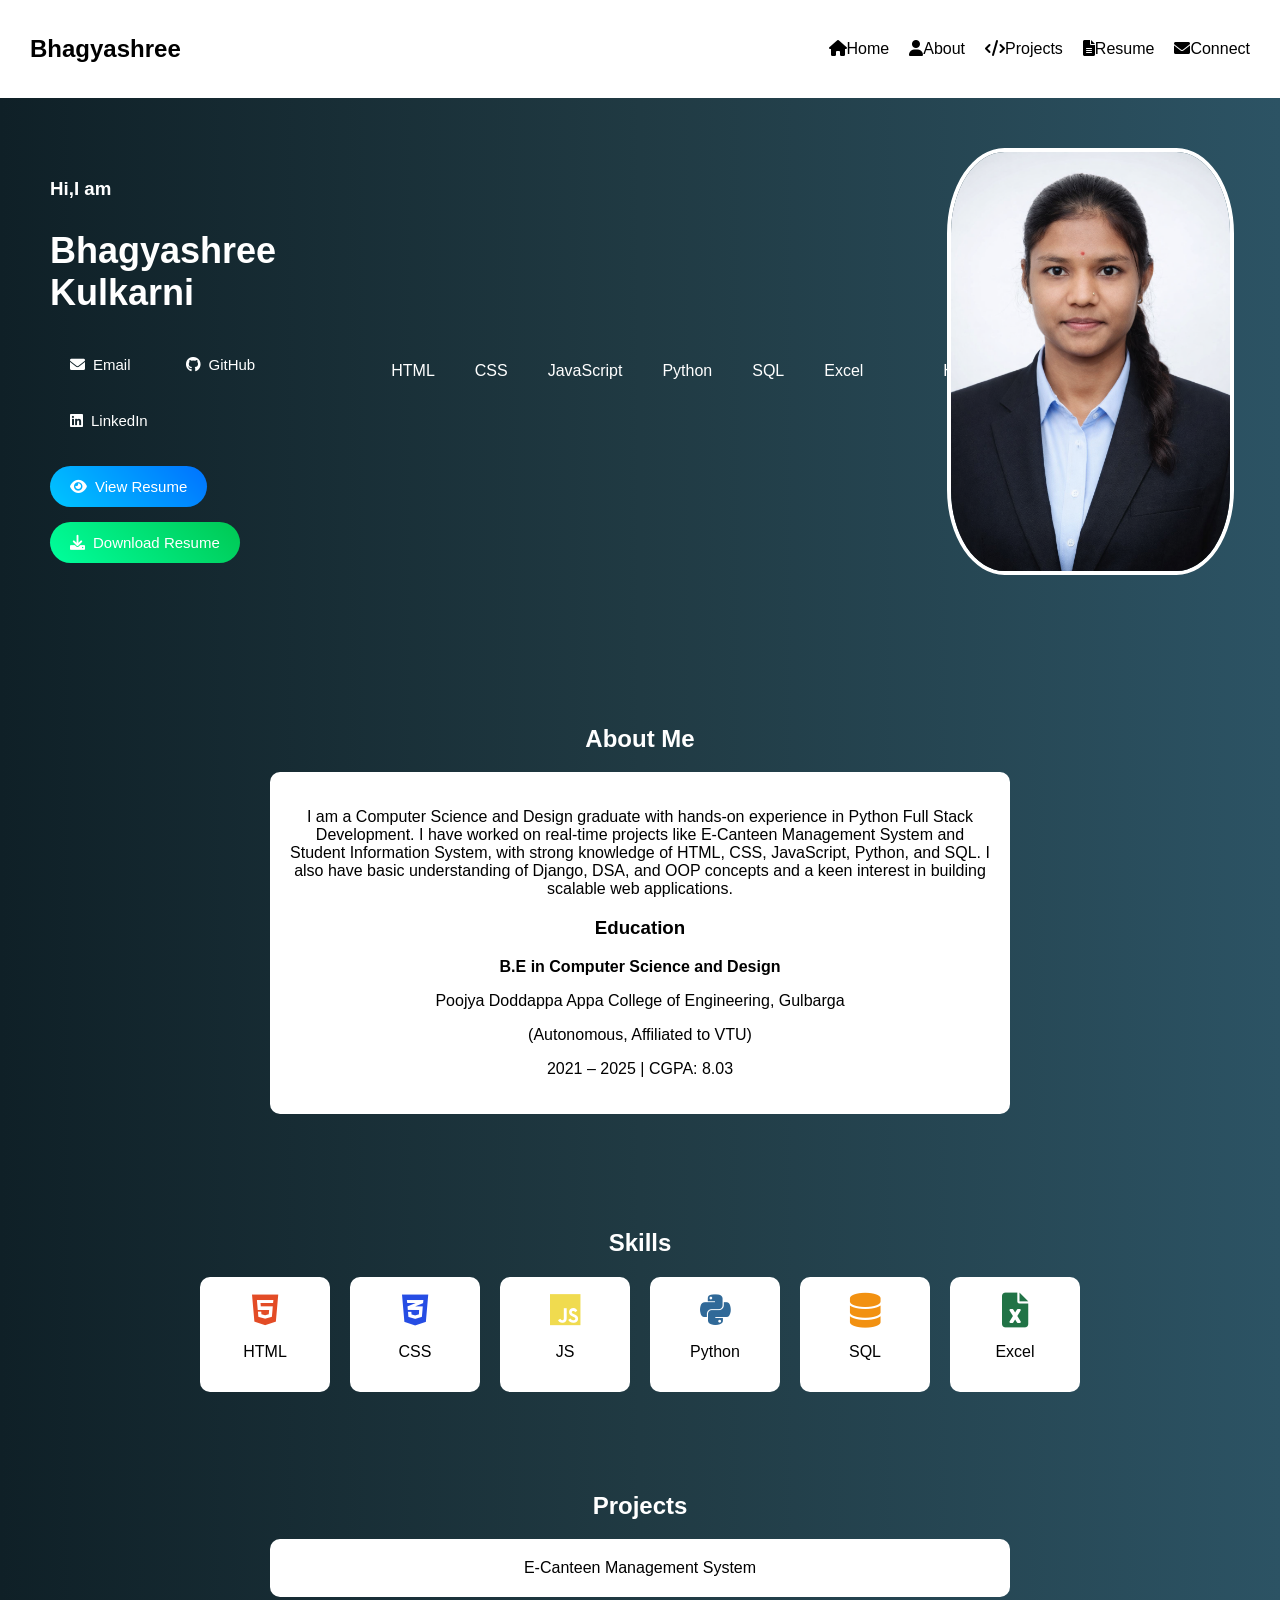
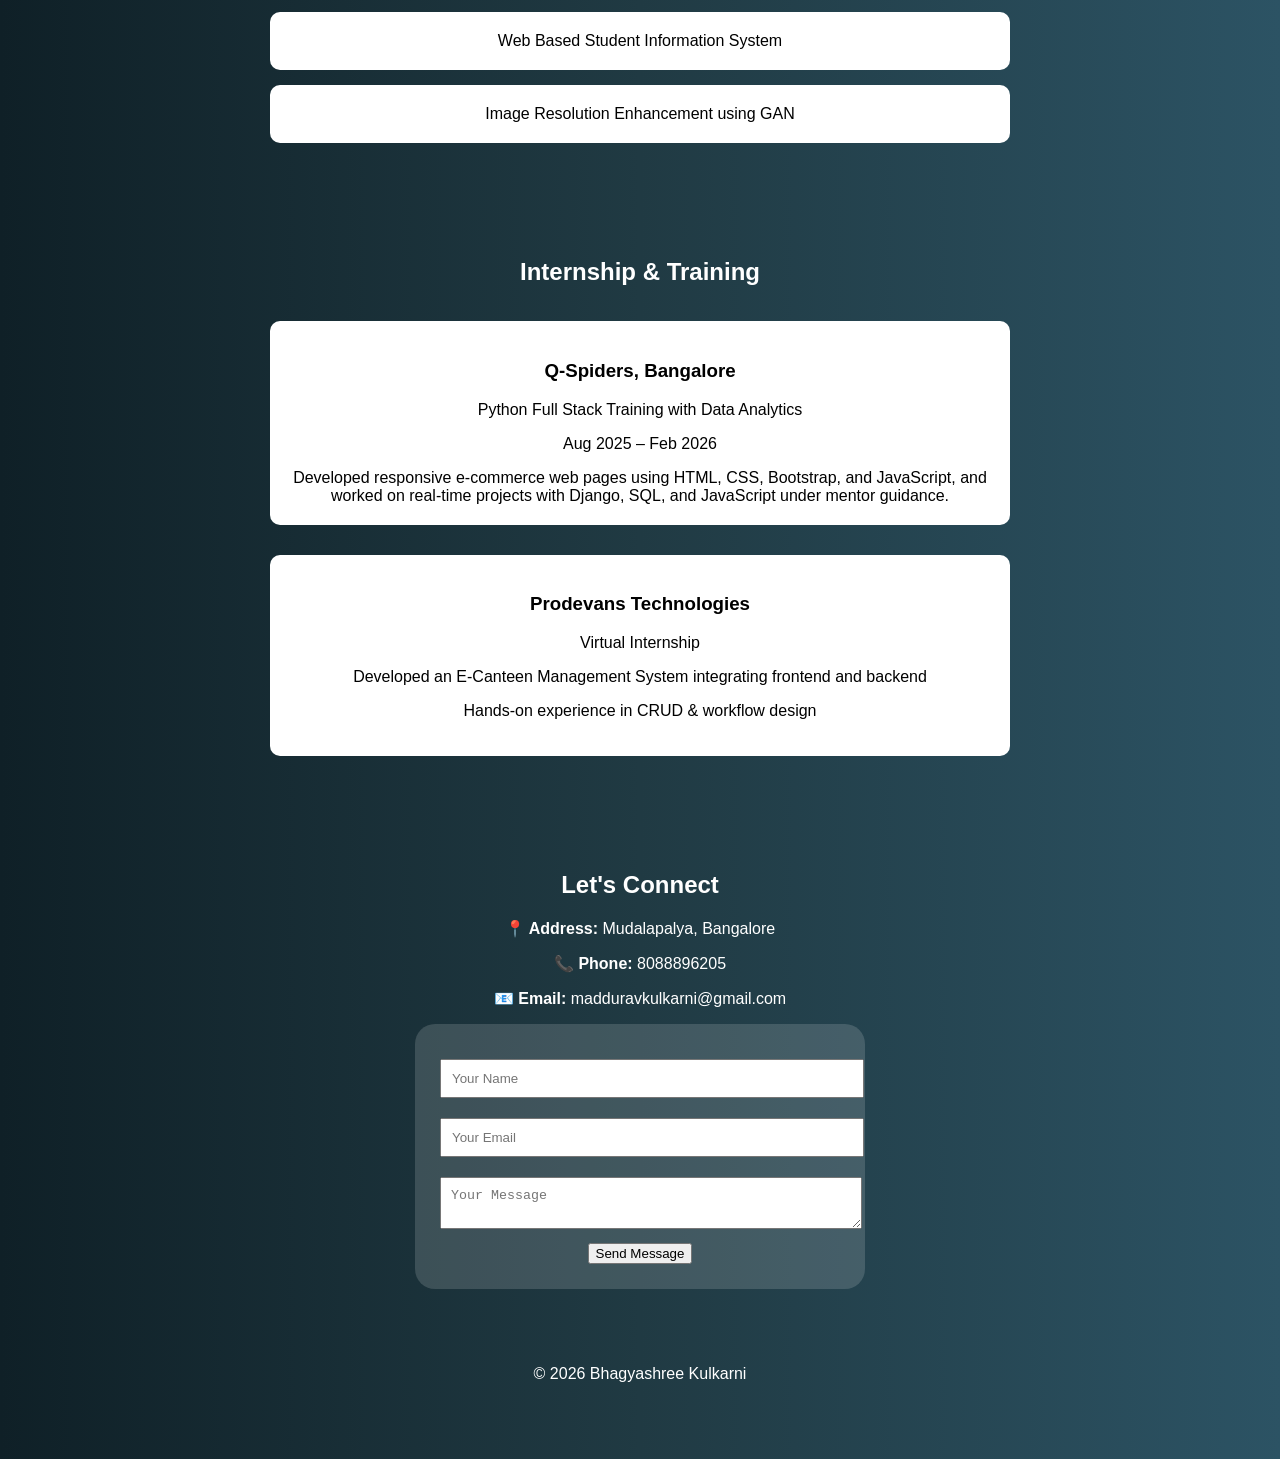
==== index.html @ 70d74143 "first commit" ====
<!DOCTYPE html>
<html lang="en">
<head>
<meta charset="UTF-8">
<meta name="viewport" content="width=device-width, initial-scale=1.0">
<title>Bhagyashree Portfolio</title>


<link rel="stylesheet" href="style.css">
<link rel="stylesheet" href="https://cdnjs.cloudflare.com/ajax/libs/font-awesome/6.0.0/css/all.min.css">

</head>


<body>

<!-- Navbar -->
<nav class="navbar">
  <div class="nav-left">
    <h2>Bhagyashree</h2>
  </div>

  <ul class="nav-list">
  <li><a href="#home" class="nav-link"><i class="fas fa-home"></i><span>Home</span></a></li>
  <li><a href="#about" class="nav-link"><i class="fas fa-user"></i><span>About</span></a></li>
  <li><a href="#projects" class="nav-link"><i class="fas fa-code"></i><span>Projects</span></a></li>
  <li><a href="resume.pdf" class="nav-link" target="_blank" rel="noopener noreferrer"><i class="fas fa-file-alt"></i><span>Resume</span></a></li>
  <li><a href="#connect" class="nav-link"><i class="fas fa-envelope"></i><span>Connect</span></a></li>
</ul>
</nav>

<section class="hero" id="home">
  <div class="hero-left">
    <h3 class="hi-text">Hi,I am</h3><h1 class="main-name">Bhagyashree Kulkarni</h1>
    
    <h2><span id="typing"></span></h2>

    <div class="buttons">

  <a href="https://mail.google.com/mail/?view=cm&fs=1&to=madduravkulkarni@gmail.com" target="_blank" class="btn">
    <i class="fas fa-envelope"></i> Email
  </a>

  <a href="https://github.com/Madduravkulkarni/" target="_blank" class="btn" rel="noopener noreferrer">
    <i class="fab fa-github"></i> GitHub
  </a>

  <a href="https://www.linkedin.com/in/bhagyashree-kulkarni-51816527a" target="_blank" class="btn" rel="noopener noreferrer">
    <i class="fab fa-linkedin"></i> LinkedIn
  </a>

  <div class="resume-buttons">
    <a href="resume.pdf" target="_blank" class="btn view-btn">
      <i class="fas fa-eye"></i> View Resume
    </a>

    <a href="resume.pdf" download class="btn download-btn">
      <i class="fas fa-download"></i> Download Resume
    </a>
  </div>

</div>
</div>

    <!-- Slider -->
    <div class="slider">
      <div class="slide-track">
        <span>HTML</span><span>CSS</span><span>JavaScript</span>
        <span>Python</span><span>SQL</span><span>Excel</span>
        <span class="gap"></span>
        <span>HTML</span><span>CSS</span><span>JavaScript</span>
        <span>Python</span><span>SQL</span><span>Excel</span>
      </div>
    </div>
  </div>

  <div class="hero-right">
    <img src="images/profile.png" class="profile-pic">
  </div>
</section>

<section class="section animate" id="about">
 <section class="section animate" id="about">
  <h2>About Me</h2>

  <center><div class="card about-card">
    <p>
I am a Computer Science and Design graduate with hands-on experience in Python Full Stack Development. 
I have worked on real-time projects like E-Canteen Management System and Student Information System, 
with strong knowledge of HTML, CSS, JavaScript, Python, and SQL. 
I also have basic understanding of Django, DSA, and OOP concepts and a keen interest in building scalable web applications.
</p>

    <h3>Education</h3>

    <p><b>B.E in Computer Science and Design</b></p>
    <p>Poojya Doddappa Appa College of Engineering, Gulbarga</p>
    <p>(Autonomous, Affiliated to VTU)</p>
    <p>2021 – 2025 | CGPA: 8.03</p>
  </div></center>
</section>

<!-- Skills -->
<section class="section animate">
  <h2>Skills</h2>
  <div class="skills">
    <div class="skill-card"><i class="fab fa-html5 html"></i><p>HTML</p></div>
    <div class="skill-card"><i class="fab fa-css3-alt css"></i><p>CSS</p></div>
    <div class="skill-card"><i class="fab fa-js js"></i><p>JS</p></div>
    <div class="skill-card"><i class="fab fa-python python"></i><p>Python</p></div>
    <div class="skill-card"><i class="fas fa-database sql"></i><p>SQL</p></div>
    <div class="skill-card"><i class="fas fa-file-excel excel"></i><p>Excel</p></div>
  </div>
  
</section>

<!-- Projects -->
<section class="section animate" id="projects">
  <h2>Projects</h2>

  <center><div class="card" onclick="showProject('canteen')">
  E-Canteen Management System
</div>

<div class="card" onclick="showProject('student')">
  Web Based Student Information System
</div>

<div class="card" onclick="showProject('gan')">
  Image Resolution Enhancement using GAN
</div></center> 

  <div id="project-details" class="details-box"></div>
</section>

<!-- Internship -->
<section class="section animate">
  <h2>Internship & Training</h2>

  <div class="cards">
    <div class="card">
      <h3>Q-Spiders, Bangalore</h3>
      <p>Python Full Stack Training with Data Analytics</p>
      <p>Aug 2025 – Feb 2026</p>
      Developed responsive e-commerce web pages using HTML, CSS, Bootstrap, and JavaScript, and worked on real-time projects with Django, SQL, and JavaScript under mentor guidance.
    </div>

    <div class="card">
      <h3>Prodevans Technologies</h3>
      <p>Virtual Internship</p>
      <p>Developed an E-Canteen Management System integrating frontend and backend</p>
      <p>Hands-on experience in CRUD & workflow design</p>
    </div>
  </div>
</section>

<!-- Contact -->
<section class="section animate" id="connect">
  <h2>Let's Connect</h2>

  <p><b>📍 Address:</b> Mudalapalya, Bangalore</p>
  <p><b>📞 Phone:</b> 8088896205</p>
  <p><b>📧 Email:</b> madduravkulkarni@gmail.com</p>

  <div class="contact-box">
    <input type="text" placeholder="Your Name">
    <input type="email" placeholder="Your Email">
    <textarea placeholder="Your Message"></textarea>
    <button>Send Message</button>
  </div>
</section>

<!-- Footer -->
<footer class="footer">
  <p>© 2026 Bhagyashree Kulkarni</p>
</footer>

<script>
  

function showProject(project) {
  let details = document.getElementById("project-details");

  if (project === "canteen") {
  details.innerHTML = `
  <h3>E-Canteen Management System</h3>

  <p><b>Frontend:</b> HTML, CSS, JavaScript</p>
  <p><b>Backend:</b> Python, Django</p>
  <p>Developed a web-based system to manage food orders and users.</p>
  <p>Implemented order and inventory management.</p>
  <p>Reduced order processing time by 40% and minimized food wastage.</p>

  <h4>E-Canteen Project Images</h4>

  <div class="project-images">

    <div>
      <p>Home Page</p>
      <img src="images/canteen-1.png">
    </div>

    <div>
      <p>Menu Page</p>
      <img src="images/canteen-2.png">
    </div>

    <div>
      <p>Order Page</p>
      <img src="images/canteen-3.png">
    </div>

    <div>
      <p>Cart System</p>
      <img src="images/canteen-4.png">
    </div>

    <div>
      <p>Admin Dashboard</p>
      <img src="images/canteen-5.png">
    </div>

    <div>
      <p>Order Management</p>
      <img src="images/canteen-6.png">
    </div>

  </div>
  `;
}

  else if (project === "student") {
  details.innerHTML = `
  <h3>Web Based Student Information System</h3>

  <p><b>Frontend:</b> HTML, CSS, JavaScript</p>
  <p><b>Backend:</b> Python, SQL</p>
  <p>Managed student records and data efficiently.</p>
  <p>Implemented CRUD operations.</p>
  <p>Improved accuracy and reduced manual errors.</p>

  <h4>Student Project Images</h4>

  <div class="project-images">
    <div>
      <p>abstract</p>
      <img src="images/abstract.png">
    </div>

    <div>
      <p>Login Page</p>
      <img src="images/frontpage.png">
    </div>

    <div>
      <p>Dashboard</p>
      <img src="images/domain.png">
    </div>

    <div>
      <p>Add Student Form</p>
      <img src="images/res1.png">
    </div>

    <div>
      <p>Student Records Table</p>
      <img src="images/res2.png">
    </div>

    <div>
      <p>System Requirement</p>
      <img src="images/requirement.png">
    </div>

  </div>
  `;
}

  else if (project === "gan") {
  details.innerHTML = `
  <h3>Image Resolution Enhancement using GAN</h3>

  <p><b>Technologies:</b> Python, GFPGAN, ESRGAN, Deep Learning</p>
  <p>This project enhances low-resolution images into high-quality images using GAN models.</p>

  <h4>GAN Project images</h4>
  <div class="project-images">

    <div>
      <p>Watch Enhancement</p>
      <img src="images/watch.png">
    </div>

    <div>
      <p>Final Output Result</p>
      <img src="images/result.png">
    </div>

    <div>
      <p>Face Enhancement</p>
      <img src="images/face.png">
    </div>
     <div>
      <img src="images/flowdiagram.png">
    </div>

  </div>

  <h4>🔹 Methodology</h4>
  <div class="project-images">
    <div>
      <img src="images/meth1.png">
    </div>
    <div>
      <img src="images/meth2.png">
    </div>
  </div>

  `;
}
details.style.display = "block";
}

// Scroll animation
const observer = new IntersectionObserver(entries => {
  entries.forEach(entry => {
    if(entry.isIntersecting){
      entry.target.classList.add("show");
    }
  });
});

document.querySelectorAll(".animate").forEach(el => observer.observe(el));

const contactButton = document.querySelector(".contact-box button");
if (contactButton) {
  contactButton.addEventListener("click", () => {
    const name = document.querySelector(".contact-box input[type=text]").value.trim();
    const email = document.querySelector(".contact-box input[type=email]").value.trim();
    const message = document.querySelector(".contact-box textarea").value.trim();
    if (!name || !email || !message) {
      alert("Please enter your name, email, and message.");
      return;
    }
    const subject = encodeURIComponent("Message from " + name);
    const body = encodeURIComponent(`Name: ${name}\nEmail: ${email}\n\n${message}`);
    window.location.href = `mailto:madduravkulkarni@gmail.com?subject=${subject}&body=${body}`;
  });
}

</script>
<!-- ================= PROJECT MODAL ================= -->

</body>
</html>
---- style.css ----
/* ================= GLOBAL ================= */
body {
  margin: 0;
  font-family: Arial;
  background: linear-gradient(to right, #0f2027, #203a43, #2c5364);
  color: white;
}

/* ================= NAVBAR ================= */
.navbar {
  display: flex;
  justify-content: space-between;
  align-items: center;
  padding: 15px 30px;
  background: white;
  color: black;
}

.nav-list {
  display: flex;
  gap: 20px;
  list-style: none;
}

.nav-list li a {
  text-decoration: none;
  color: black;
  transition: 0.3s;
}

.nav-list li a:hover {
  transform: translateY(-3px);
  color: #00bcd4;
}

/* ================= HERO ================= */
.hero {
  display: flex;
  justify-content: space-between;
  padding: 50px;
  flex-wrap: wrap;
}

.hero {
  display: flex;
  justify-content: space-between;
  align-items: center;   /* 🔥 IMPORTANT */
  padding: 50px;
  flex-wrap: nowrap;     /* 🔥 IMPORTANT */
}

.hero-left {
  width: 55%;
}

.hero-right {
  width: 45%;
  display: flex;
  justify-content: center;
}
.profile-pic {
  width: 250px;
  border-radius: 20%;   /* makes it circular */
  border: 4px solid white;
  transition: 0.3s;
}

.profile-pic {
  width: 280px;
  max-width: 100%;
  border-radius: 20%;
  border: 4px solid white;
}

/* ================= NAME ANIMATION ================= */
.main-name {
  font-size: 36px;
  font-weight: bold;
  animation: fadeSlide 1s ease-in;
}

@keyframes fadeSlide {
  from {opacity:0; transform:translateX(-30px);}
  to {opacity:1; transform:translateX(0);}
}

/* ================= BUTTONS (UPDATED PREMIUM) ================= */
.buttons {
  margin-top: 20px;
  display: flex;
  gap: 15px;
  flex-wrap: wrap;
  align-items: center;
}

.resume-buttons {
  display: flex;
  flex-wrap: wrap;
  gap: 15px;
  flex-basis: 100%;
  margin-top: 10px;
}

.btn {
  padding: 12px 20px;
  border-radius: 30px;
  text-decoration: none;
  font-size: 15px;
  font-weight: 500;
  display: inline-flex;
  align-items: center;
  gap: 8px;
  transition: 0.3s ease;
  color: white;
  white-space: nowrap;
}

/* View Button */
.view-btn {
  background: linear-gradient(45deg, #00c6ff, #0072ff);
}

.view-btn:hover {
  transform: translateY(-3px);
  box-shadow: 0 8px 20px rgba(0,0,0,0.3);
}

/* Download Button */
.download-btn {
  background: linear-gradient(45deg, #00ff9d, #00c853);
}

.download-btn:hover {
  transform: translateY(-3px) scale(1.05);
  box-shadow: 0 8px 20px rgba(0,0,0,0.3);
}

/* Icon Animation */
.btn i {
  transition: 0.3s;
}

.download-btn:hover i {
  transform: translateY(3px);
}

.view-btn:hover i {
  transform: scale(1.2);
}

/* ================= SLIDER ================= */
.slider { overflow: hidden; margin-top:20px; }

.slide-track {
  display: flex;
  width: max-content;
  animation: scroll 15s linear infinite;
}

.slide-track span { margin-right:40px; }

@keyframes scroll {
  from { transform: translateX(0); }
  to { transform: translateX(-50%); }
}

/* ================= SECTION ================= */
.section {
  text-align: center;
  padding: 40px;
}

/* ================= SKILLS ================= */
.skills {
  display: flex;
  justify-content: center;
  gap: 20px;
  flex-wrap: wrap;
}

.skill-card {
  background: white;
  color: black;
  padding: 15px;
  border-radius: 10px;
  width: 100px;
  transition: 0.3s;
}
/* ================= SKILL ICON COLORS ================= */
.html { color: #e34c26; }
.css { color: #264de4; }
.js { color: #f0db4f; }
.python { color: #306998; }
.sql { color: #f29111; }
.excel { color: #217346; }

.skill-card i { font-size: 35px; }

.skill-card:hover { transform: scale(1.15); }

/* ================= CARDS ================= */
.cards {
  display: flex;
  justify-content: center;
  flex-wrap: wrap;
}

.card {
  background: white;
  color: black;
  padding: 20px;
  margin: 15px;
  border-radius: 10px;
  width: 700px;
  cursor: pointer;
  transition: 0.3s;
}

.card:hover {
  transform: translateY(-10px) scale(1.03);
}

/* ================= PROJECT DETAILS ================= */
.details-box {
  display: none;
  background: white;
  color: black;
  padding: 20px;
  margin-top: 20px;
  border-radius: 10px;
  width: 60%;
  margin: auto;
}

/* ================= PROJECT IMAGES ================= */
.project-images {
  display: flex;
  flex-wrap: wrap;
  justify-content: center;
  gap: 20px;
}

.project-images div {
  width: 45%;
  text-align: center;
}

.project-images img {
  width: 100%;
  height: 250px;
  object-fit: contain;
  border-radius: 10px;
  background: white;
  padding: 5px;
  transition: 0.3s;
}

.project-images img:hover {
  transform: scale(1.05);
}

/* ================= CONTACT ================= */
.contact-box {
  width: 400px;
  margin: auto;
  background: rgba(255,255,255,0.15);
  padding: 25px;
  border-radius: 20px;
}

input, textarea {
  width: 100%;
  margin: 10px 0;
  padding: 10px;
}

/* ================= ANIMATION ================= */
.animate {
  opacity: 0;
  transform: translateY(40px);
  transition: 1s;
}

.show {
  opacity: 1;
  transform: translateY(0);
}

/* ================= FOOTER ================= */
.footer {
  text-align: center;
  padding: 20px;
}

/* ================= MODAL ================= */
.modal {
  display: none;
  position: fixed;
  z-index: 1000;
  top: 0;
  width: 100%;
  height: 100%;
  background: rgba(0,0,0,0.9);
}

.modal img {
  margin: auto;
  display: block;
  max-width: 90%;
  max-height: 90%;
}



/* ================= MOBILE ================= */
@media (max-width: 768px) {
  .hero { flex-direction: column; text-align: center; }
  .hero-left, .hero-right { width: 100%; }

  .project-images div {
    width: 100%;
  }

  .contact-box {
    width: 90%;
  }
}
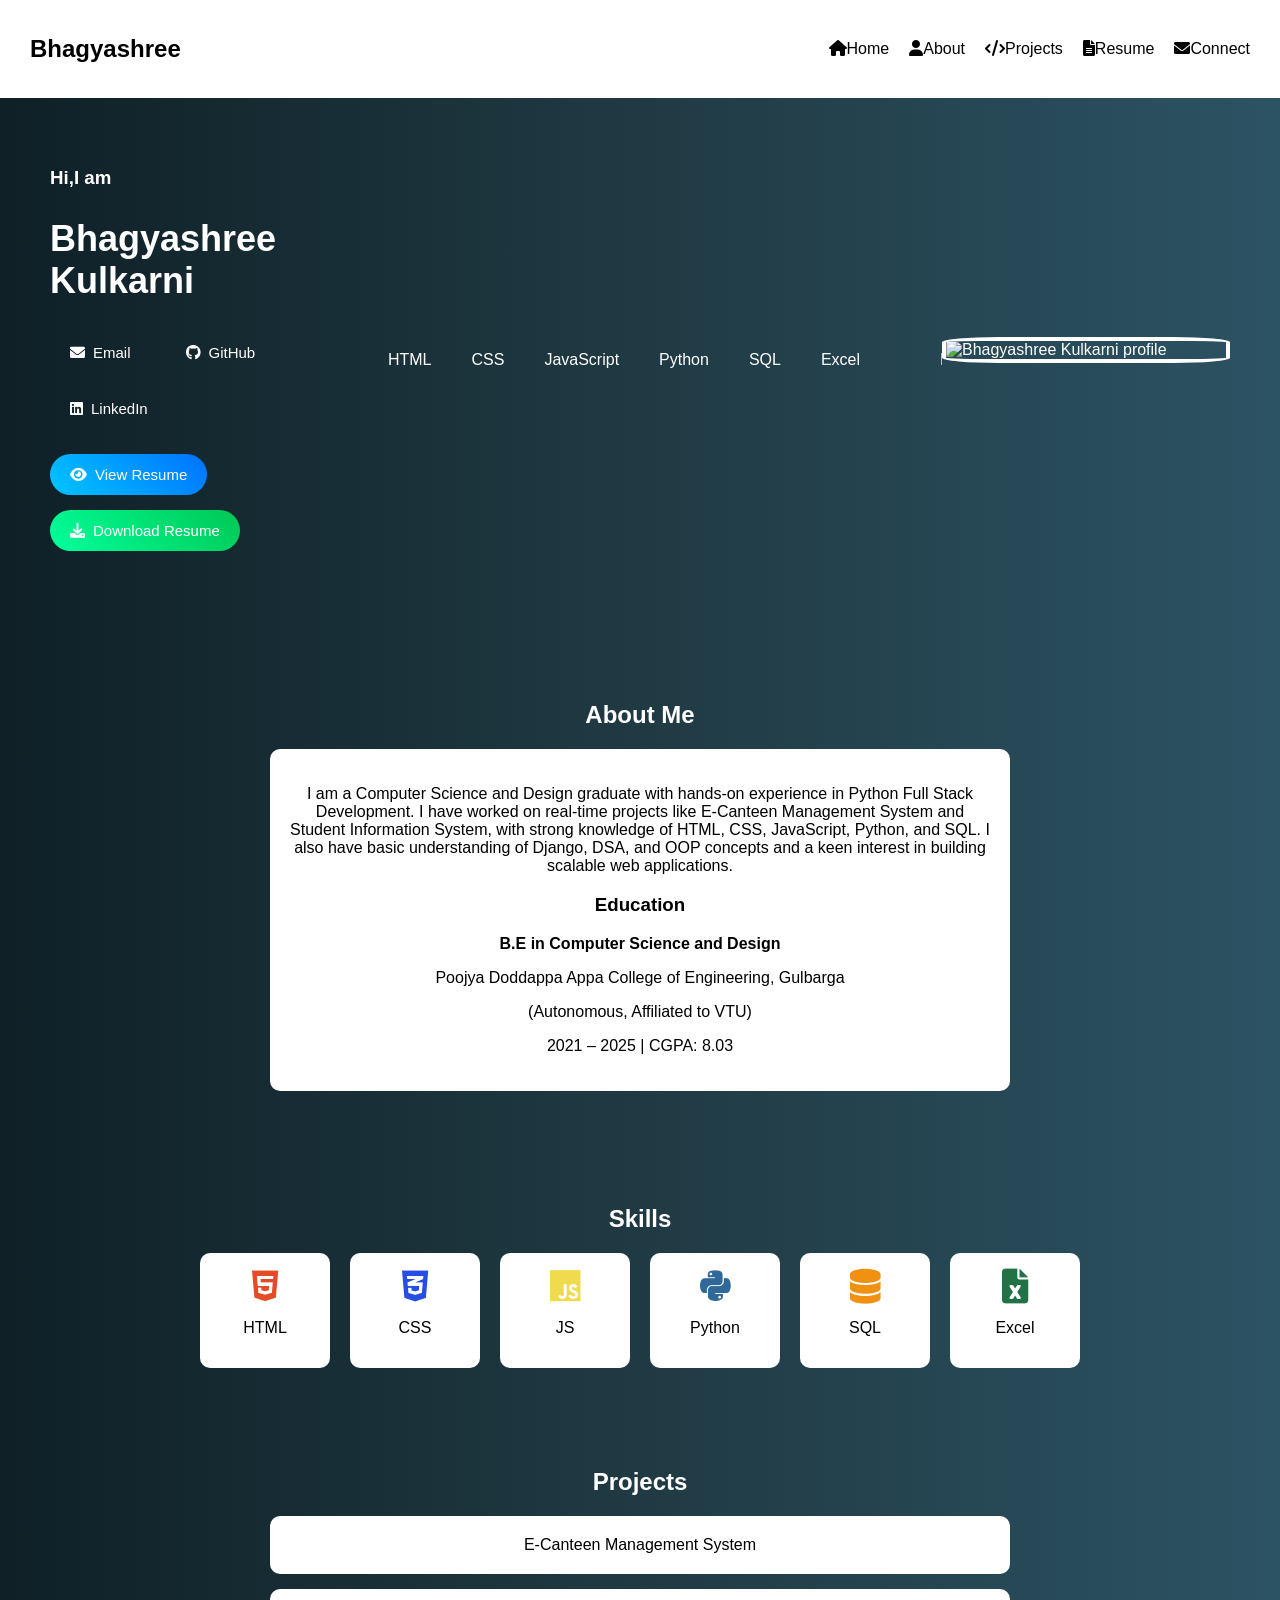
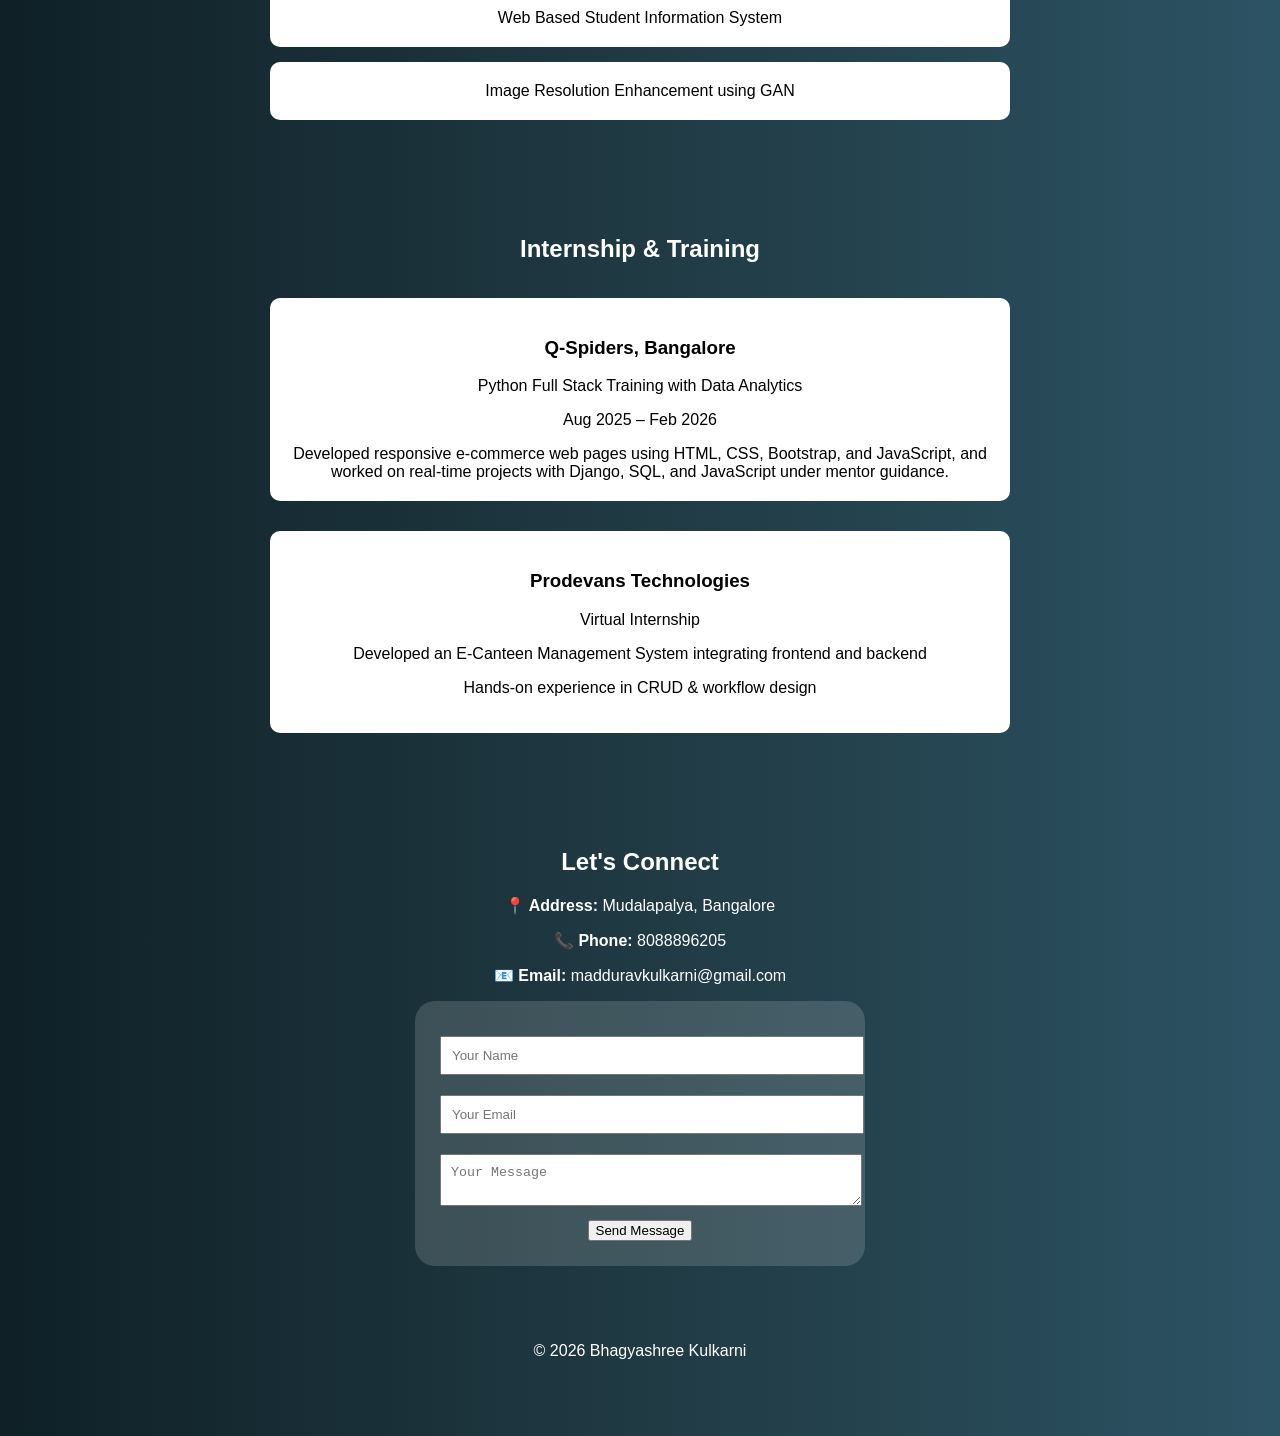
==== commit c35d8531: "fix image path" ====
--- a/index.html
+++ b/index.html
@@ -75,7 +75,7 @@
   </div>
 
   <div class="hero-right">
-    <img src="images/profile.png" class="profile-pic">
+    <img src="images/images/profile.png" alt="Bhagyashree Kulkarni profile" class="profile-pic">
   </div>
 </section>
 
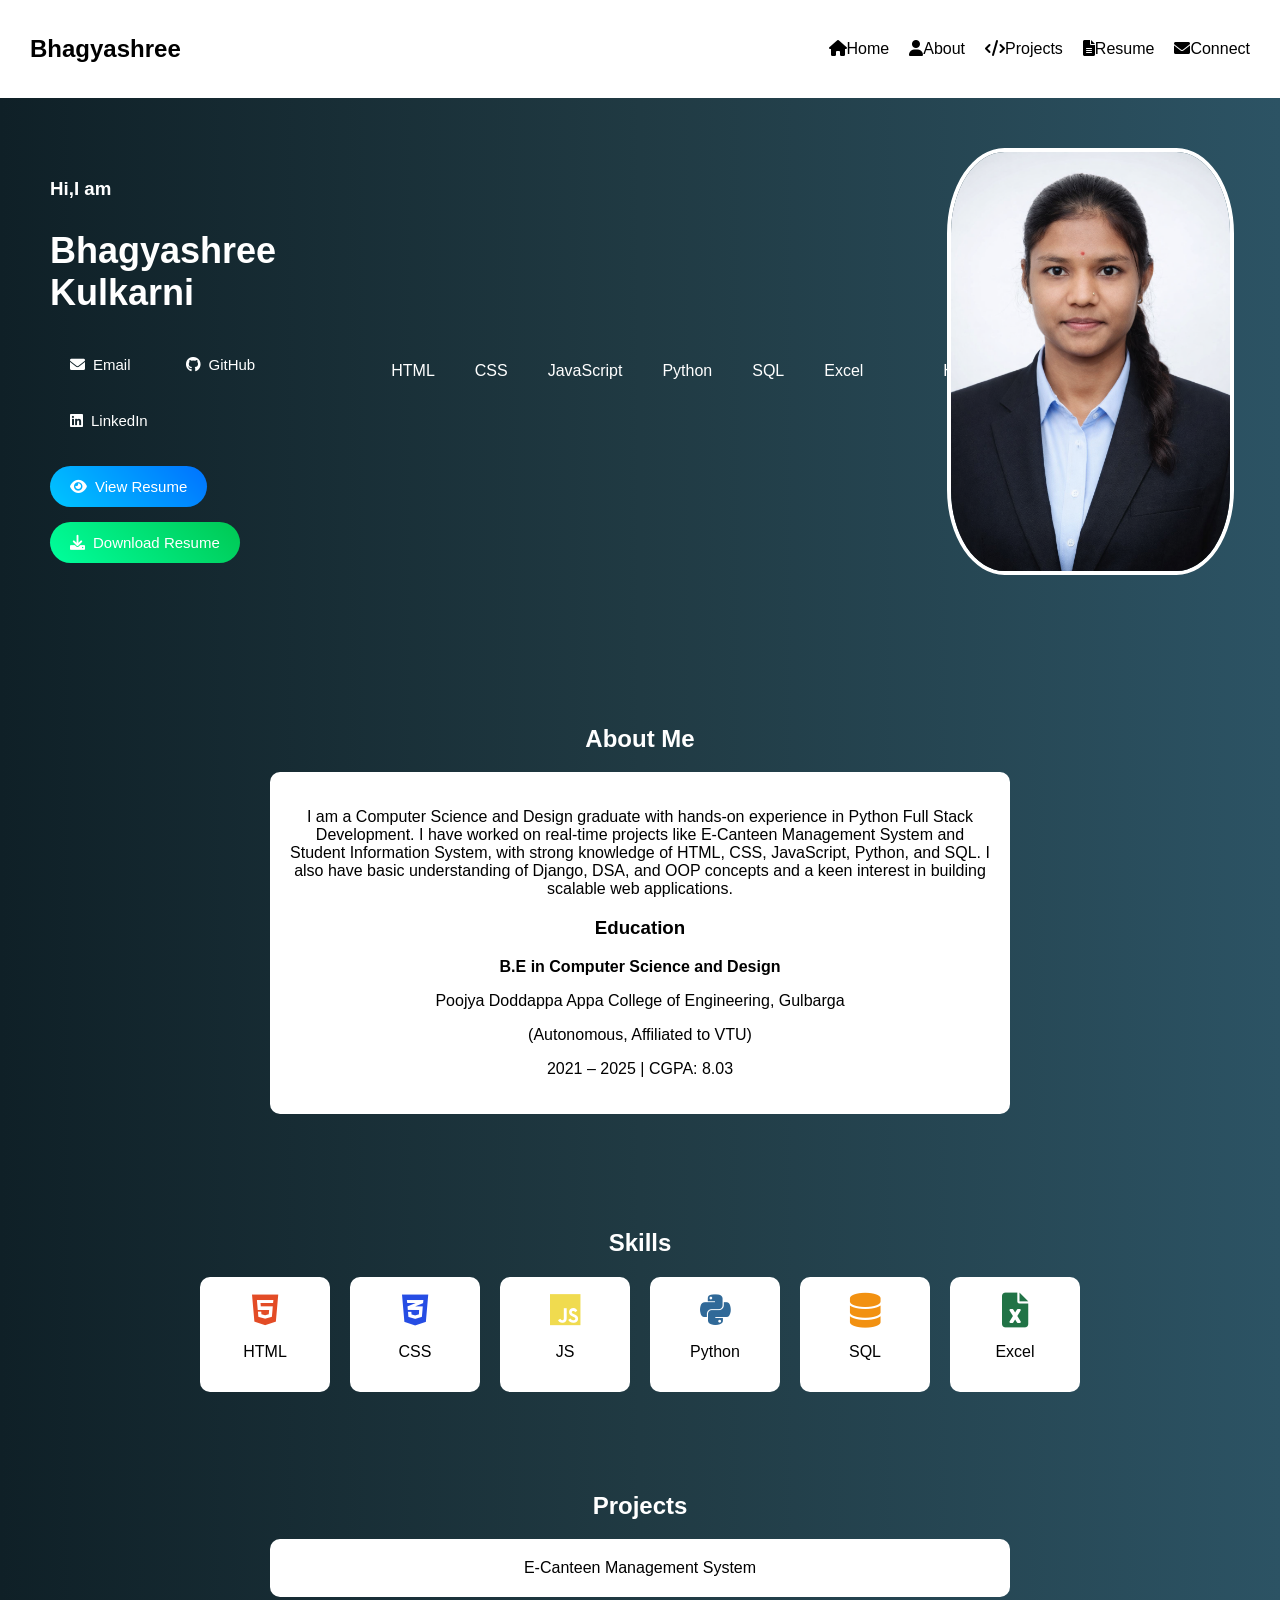
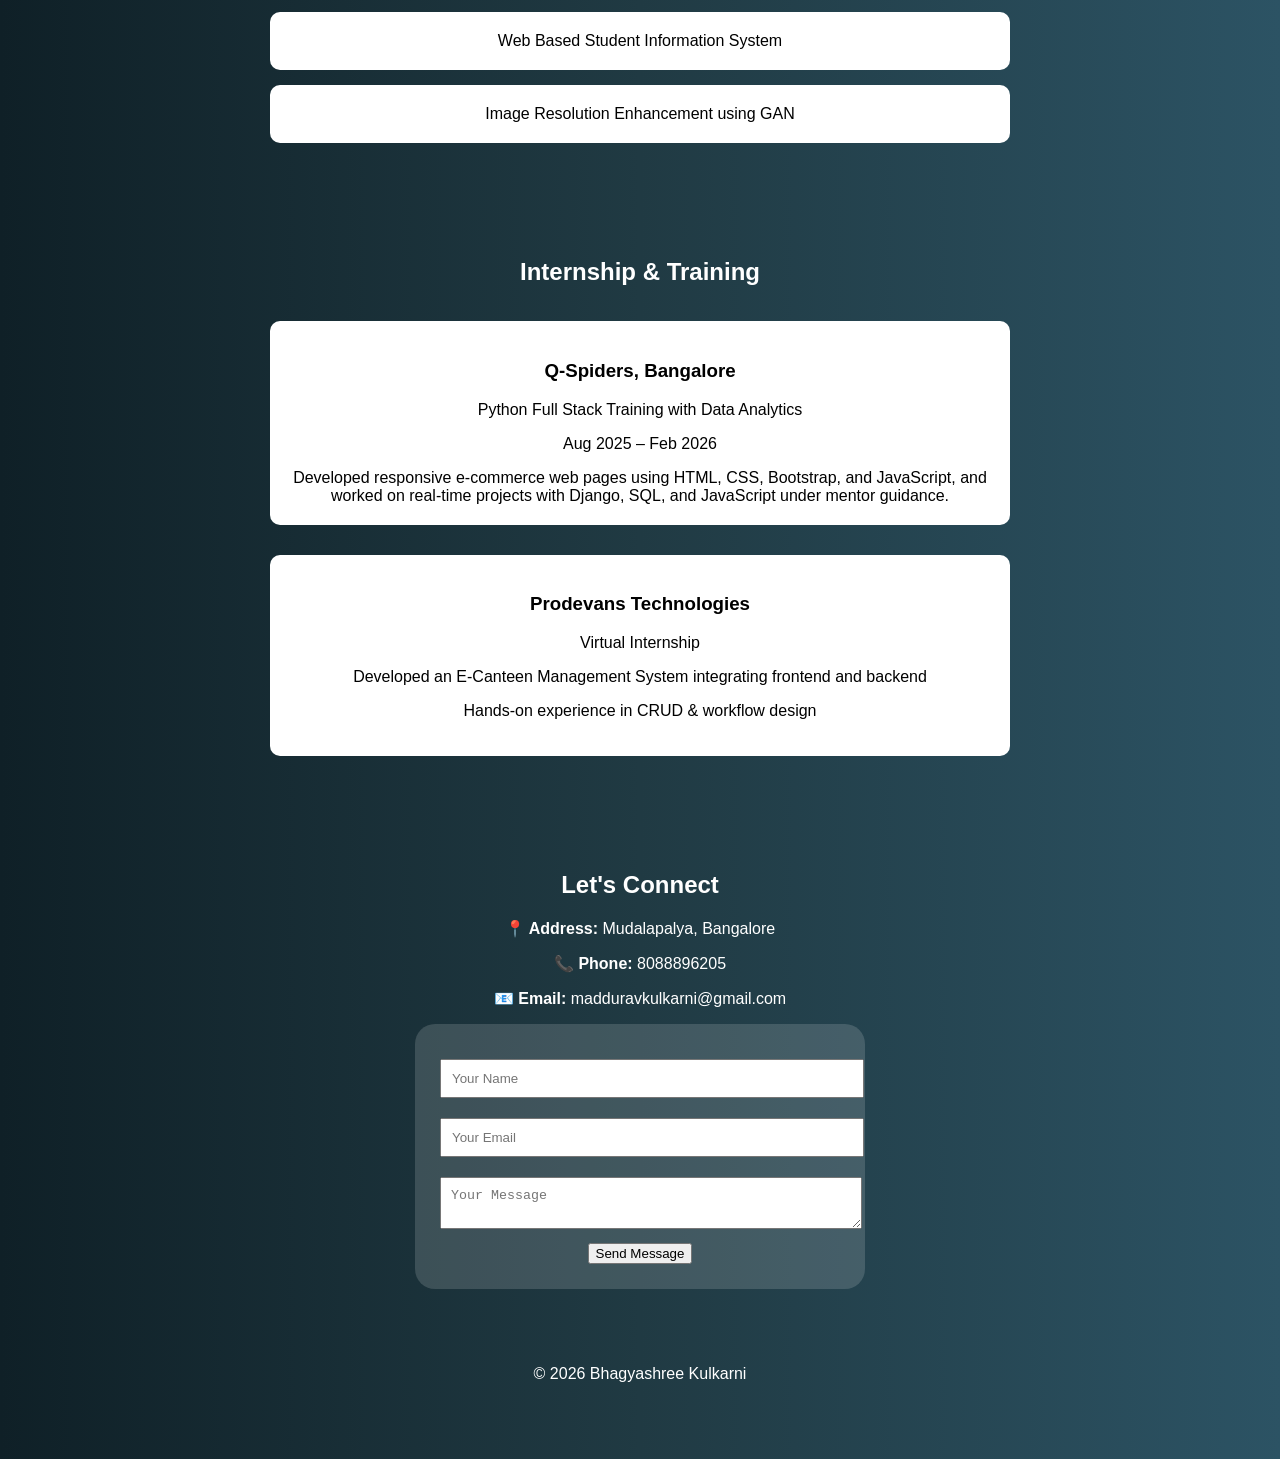
==== commit d4e0dbd4: "final fix - image path" ====
--- a/index.html
+++ b/index.html
@@ -75,7 +75,7 @@
   </div>
 
   <div class="hero-right">
-    <img src="images/images/profile.png" alt="Bhagyashree Kulkarni profile" class="profile-pic">
+    <img src="images/profile.png" alt="Bhagyashree Kulkarni profile" class="profile-pic">
   </div>
 </section>
 
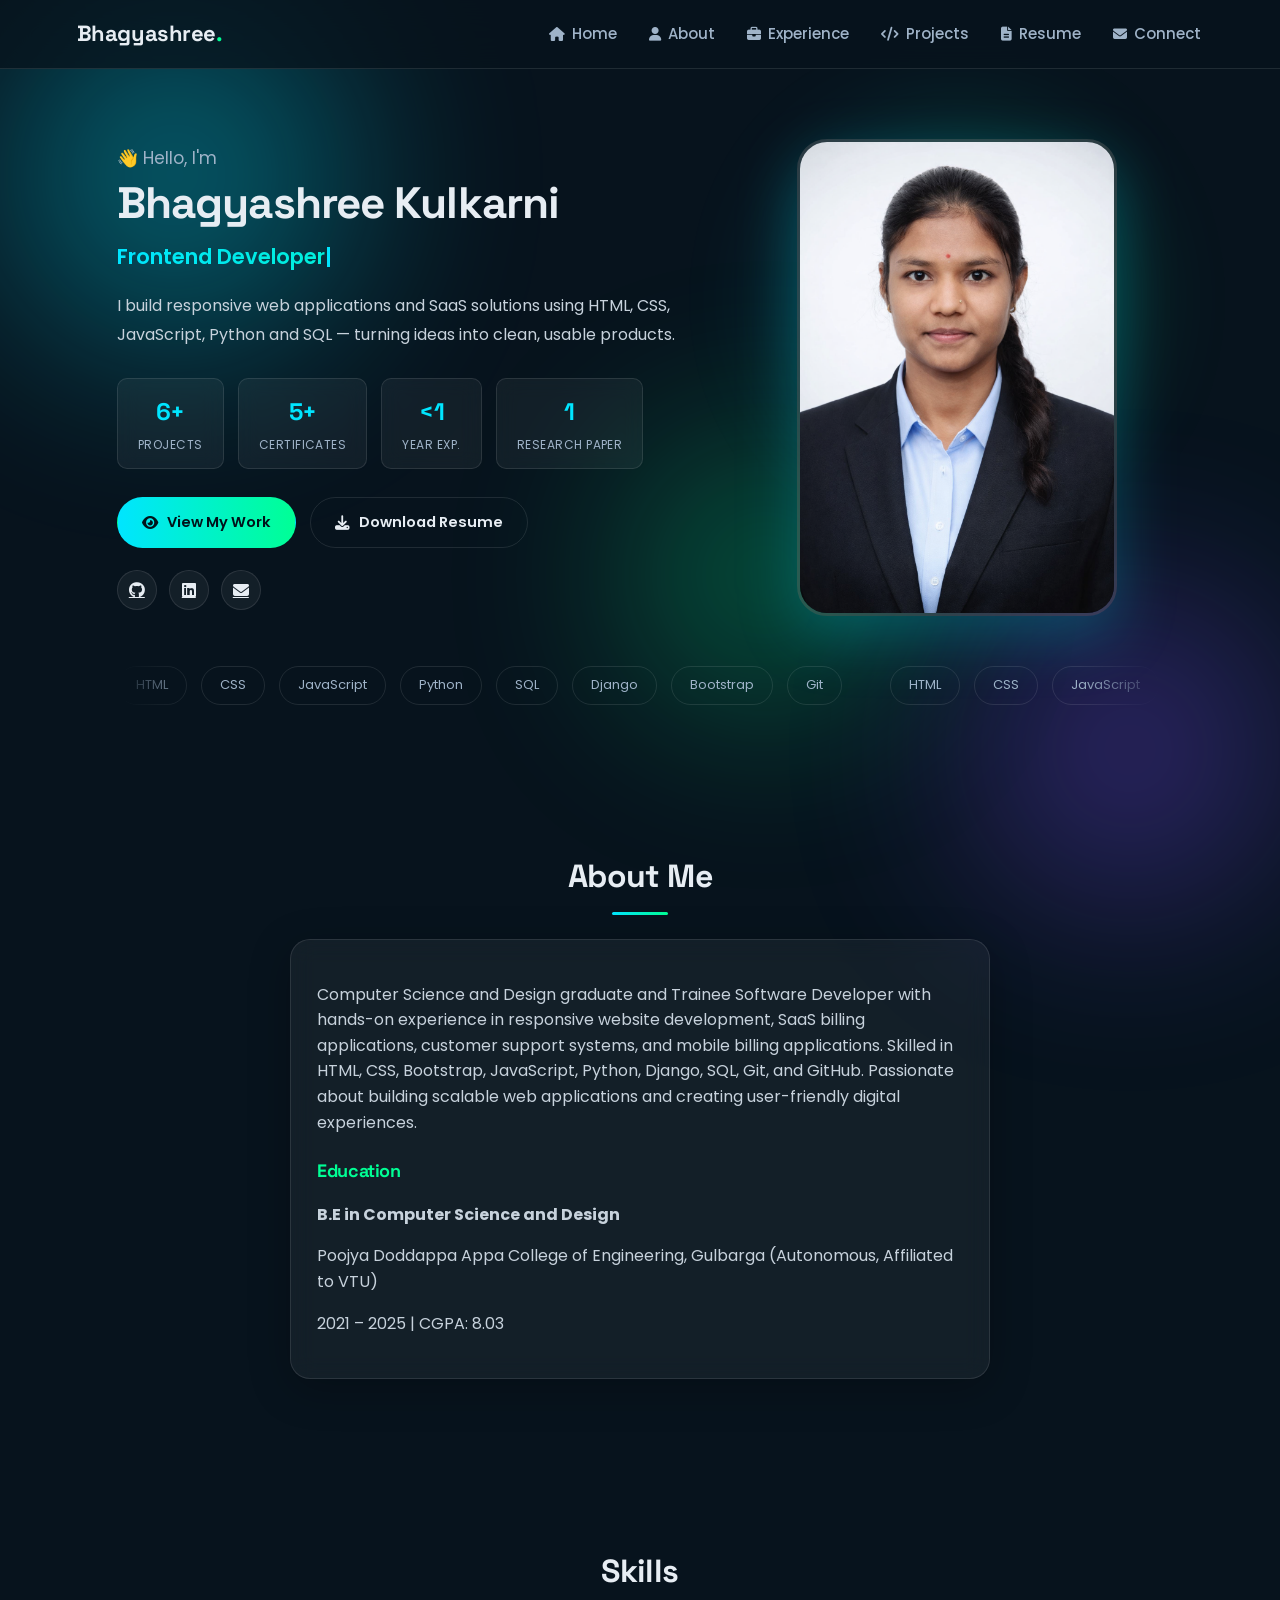
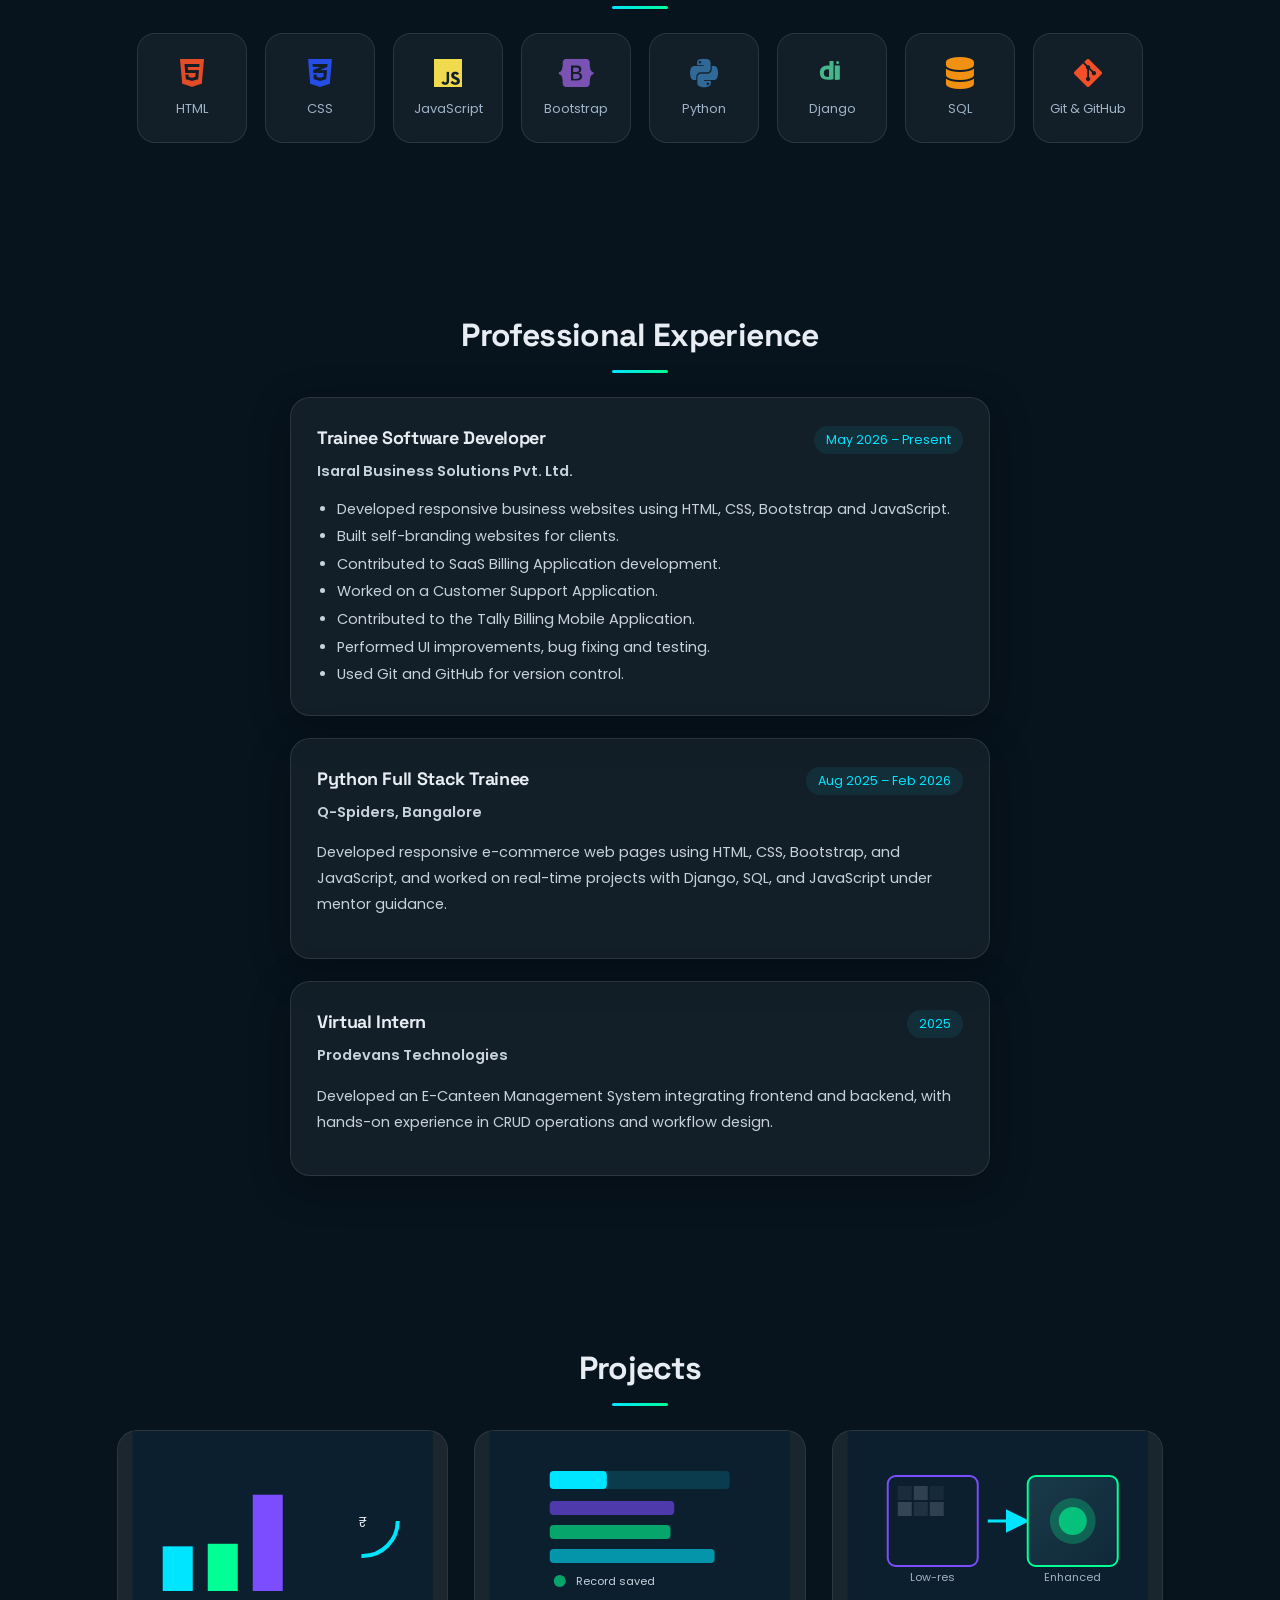
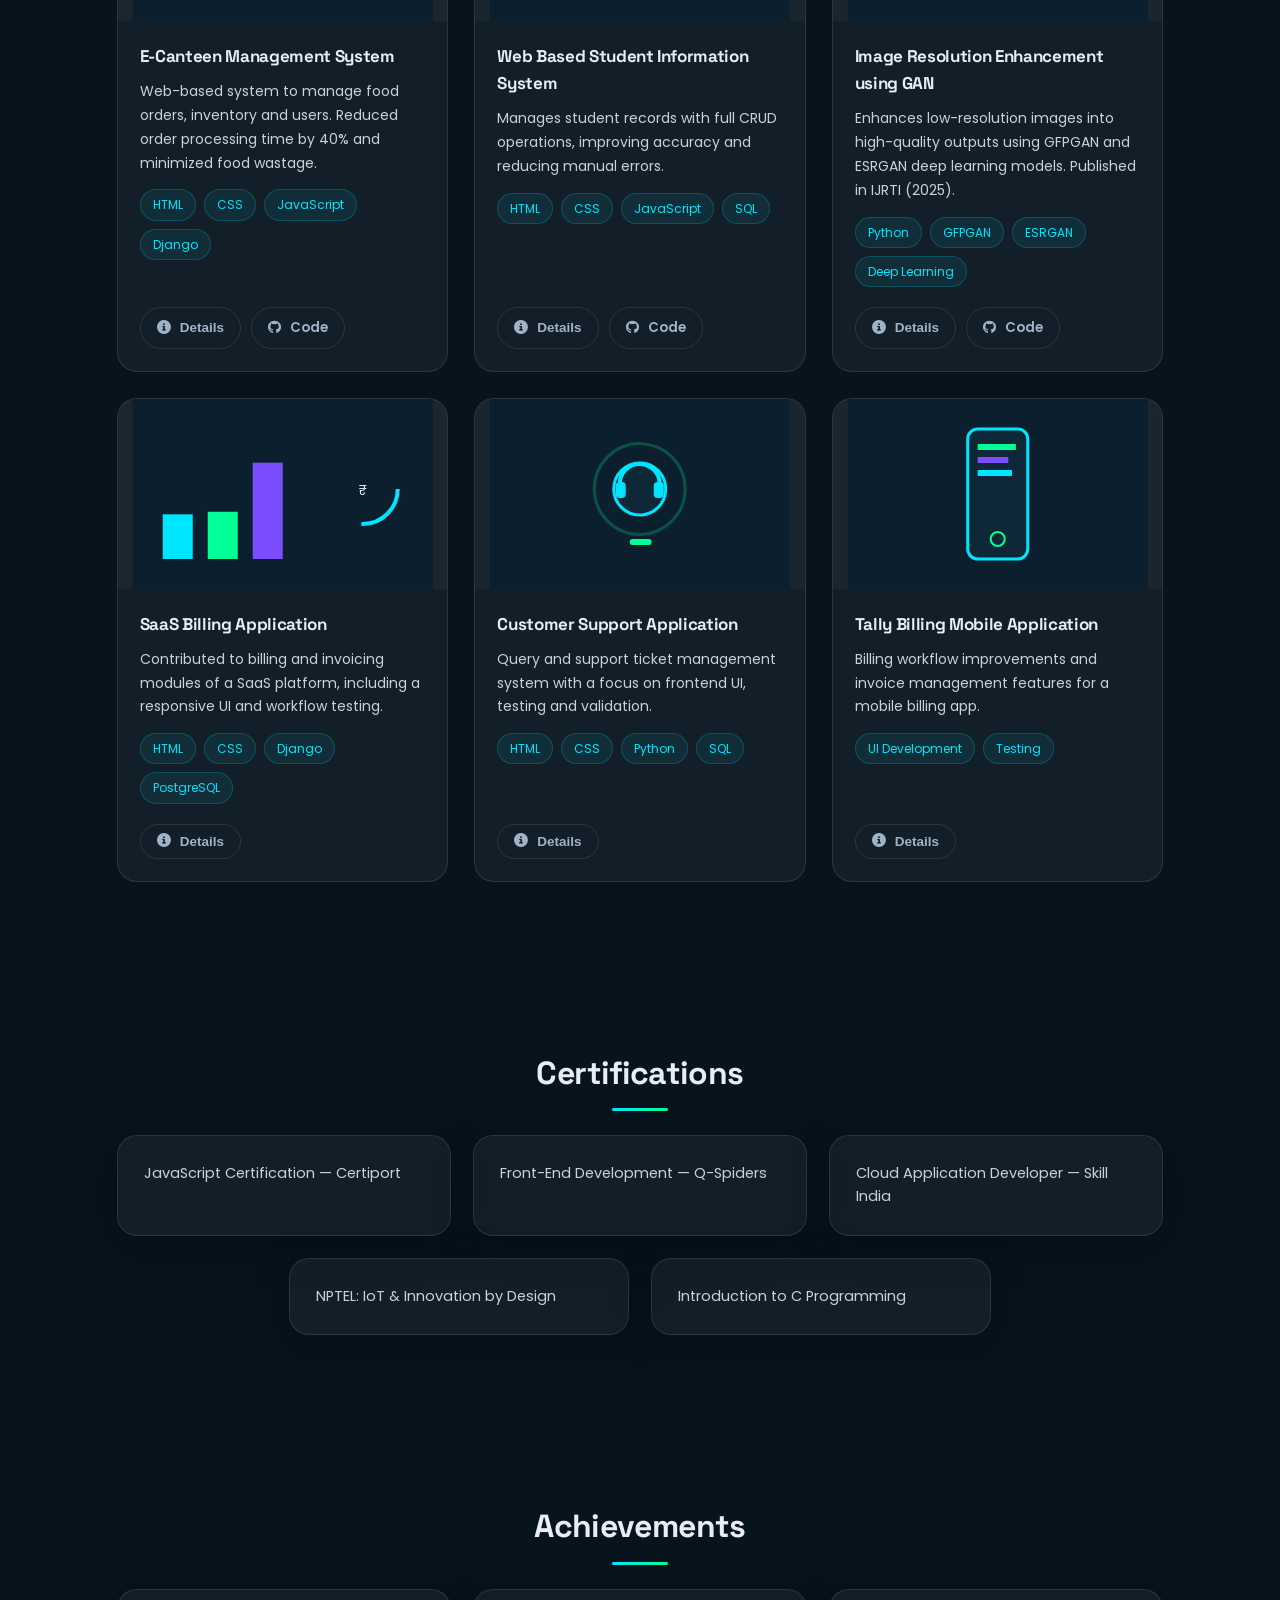
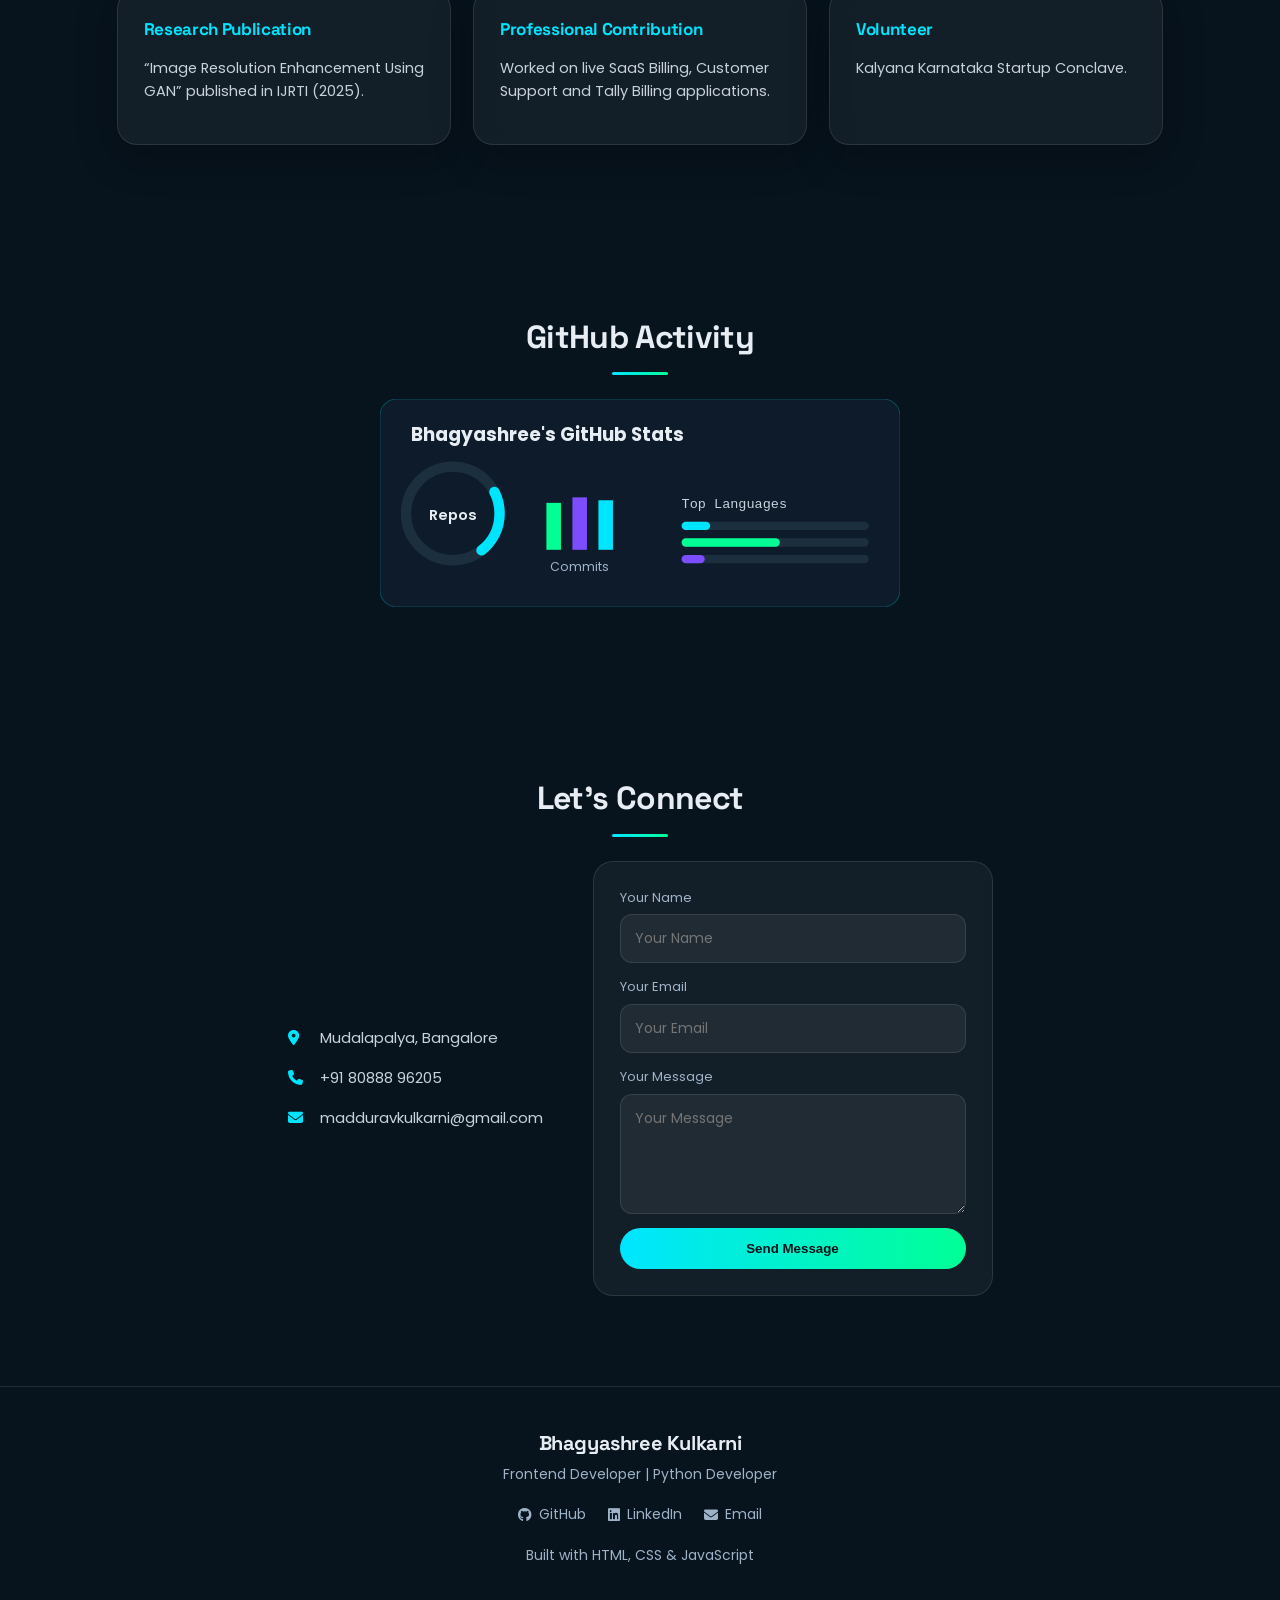
==== commit e3221667: "Updated portfolio with animated thumbnails and mobile fixes" ====
--- a/index.html
+++ b/index.html
@@ -3,154 +3,499 @@
 <head>
 <meta charset="UTF-8">
 <meta name="viewport" content="width=device-width, initial-scale=1.0">
-<title>Bhagyashree Portfolio</title>
-
-
+<meta name="description" content="Bhagyashree Kulkarni — Trainee Software Developer specializing in responsive web apps, SaaS billing platforms, and Python/Django development.">
+<meta property="og:title" content="Bhagyashree Kulkarni | Trainee Software Developer">
+<meta property="og:description" content="Trainee Software Developer building responsive web apps, SaaS billing platforms, and Python/Django solutions.">
+<meta property="og:type" content="website">
+<meta property="og:image" content="images/profile.png">
+<title>Bhagyashree Kulkarni | Trainee Software Developer</title>
+
+<link rel="icon" href="images/favicon.png" type="image/png">
+<link rel="preconnect" href="https://fonts.googleapis.com">
+<link rel="preconnect" href="https://fonts.gstatic.com" crossorigin>
+<link href="https://fonts.googleapis.com/css2?family=Poppins:wght@300;400;500;600;700;800&display=swap" rel="stylesheet">
 <link rel="stylesheet" href="style.css">
-<link rel="stylesheet" href="https://cdnjs.cloudflare.com/ajax/libs/font-awesome/6.0.0/css/all.min.css">
-
+<link rel="stylesheet" href="https://cdnjs.cloudflare.com/ajax/libs/font-awesome/6.5.0/css/all.min.css">
 </head>
 
-
 <body>
+
+<a href="#main-content" class="skip-link">Skip to main content</a>
+
+<div class="blob blob1"></div>
+<div class="blob blob2"></div>
+<div class="blob blob3"></div>
 
 <!-- Navbar -->
 <nav class="navbar">
   <div class="nav-left">
-    <h2>Bhagyashree</h2>
-  </div>
+    <h2>Bhagyashree<span class="dot">.</span></h2>
+  </div>
+
+  <button class="nav-toggle" aria-label="Toggle navigation menu" aria-expanded="false">
+    <i class="fas fa-bars"></i>
+  </button>
 
   <ul class="nav-list">
-  <li><a href="#home" class="nav-link"><i class="fas fa-home"></i><span>Home</span></a></li>
-  <li><a href="#about" class="nav-link"><i class="fas fa-user"></i><span>About</span></a></li>
-  <li><a href="#projects" class="nav-link"><i class="fas fa-code"></i><span>Projects</span></a></li>
-  <li><a href="resume.pdf" class="nav-link" target="_blank" rel="noopener noreferrer"><i class="fas fa-file-alt"></i><span>Resume</span></a></li>
-  <li><a href="#connect" class="nav-link"><i class="fas fa-envelope"></i><span>Connect</span></a></li>
-</ul>
+    <li><a href="#home" class="nav-link"><i class="fas fa-home"></i><span>Home</span></a></li>
+    <li><a href="#about" class="nav-link"><i class="fas fa-user"></i><span>About</span></a></li>
+    <li><a href="#experience" class="nav-link"><i class="fas fa-briefcase"></i><span>Experience</span></a></li>
+    <li><a href="#projects" class="nav-link"><i class="fas fa-code"></i><span>Projects</span></a></li>
+<li>
+<a href="images/Bhagyashree_Kulkarni_Resume.pdf"
+   class="nav-link"
+   target="_blank"
+   rel="noopener noreferrer">
+   <i class="fas fa-file-alt"></i>
+   <span>Resume</span>
+</a>
+</li>
+    <li><a href="#connect" class="nav-link"><i class="fas fa-envelope"></i><span>Connect</span></a></li>
+  </ul>
 </nav>
 
+<main id="main-content">
+
+<!-- Hero -->
 <section class="hero" id="home">
+
   <div class="hero-left">
-    <h3 class="hi-text">Hi,I am</h3><h1 class="main-name">Bhagyashree Kulkarni</h1>
-    
-    <h2><span id="typing"></span></h2>
+
+    <p class="greeting">👋 Hello, I'm</p>
+
+    <h1 class="main-name">Bhagyashree Kulkarni</h1>
+
+    <p class="role">
+      <span id="typing"></span><span class="cursor">|</span>
+    </p>
+
+    <p class="hero-description">
+      I build responsive web applications and SaaS solutions using
+      HTML, CSS, JavaScript, Python and SQL — turning ideas into
+      clean, usable products.
+    </p>
+
+    <div class="hero-stats">
+      <div class="stat-box">
+        <h3>6+</h3>
+        <p>Projects</p>
+      </div>
+      <div class="stat-box">
+        <h3>5+</h3>
+        <p>Certificates</p>
+      </div>
+      <div class="stat-box">
+        <h3><1</h3>
+        <p>Year Exp.</p>
+      </div>
+      <div class="stat-box">
+        <h3>1</h3>
+        <p>Research Paper</p>
+      </div>
+    </div>
 
     <div class="buttons">
-
-  <a href="https://mail.google.com/mail/?view=cm&fs=1&to=madduravkulkarni@gmail.com" target="_blank" class="btn">
-    <i class="fas fa-envelope"></i> Email
-  </a>
-
-  <a href="https://github.com/Madduravkulkarni/" target="_blank" class="btn" rel="noopener noreferrer">
-    <i class="fab fa-github"></i> GitHub
-  </a>
-
-  <a href="https://www.linkedin.com/in/bhagyashree-kulkarni-51816527a" target="_blank" class="btn" rel="noopener noreferrer">
-    <i class="fab fa-linkedin"></i> LinkedIn
-  </a>
-
-  <div class="resume-buttons">
-    <a href="resume.pdf" target="_blank" class="btn view-btn">
-      <i class="fas fa-eye"></i> View Resume
-    </a>
-
-    <a href="resume.pdf" download class="btn download-btn">
-      <i class="fas fa-download"></i> Download Resume
-    </a>
-  </div>
-
-</div>
-</div>
-
-    <!-- Slider -->
-    <div class="slider">
-      <div class="slide-track">
-        <span>HTML</span><span>CSS</span><span>JavaScript</span>
-        <span>Python</span><span>SQL</span><span>Excel</span>
-        <span class="gap"></span>
-        <span>HTML</span><span>CSS</span><span>JavaScript</span>
-        <span>Python</span><span>SQL</span><span>Excel</span>
-      </div>
+      <a href="#projects" class="btn btn-primary">
+        <i class="fas fa-eye"></i> View My Work
+      </a>
+<a href="images/Bhagyashree_Kulkarni_Resume.pdf"
+   download="Bhagyashree_Kulkarni_Resume.pdf"
+   class="btn btn-secondary">
+   <i class="fas fa-download"></i>
+   Download Resume
+</a>
+    </div>
+
+    <div class="social-row">
+      <a href="https://github.com/Madduravkulkarni/" target="_blank" rel="noopener noreferrer" aria-label="GitHub profile" class="icon-link">
+        <i class="fab fa-github"></i>
+      </a>
+      <a href="https://www.linkedin.com/in/bhagyashree-kulkarni-51816527a" target="_blank" rel="noopener noreferrer" aria-label="LinkedIn profile" class="icon-link">
+        <i class="fab fa-linkedin"></i>
+      </a>
+      <a href="mailto:madduravkulkarni@gmail.com" aria-label="Send email" class="icon-link">
+        <i class="fas fa-envelope"></i>
+      </a>
     </div>
   </div>
 
   <div class="hero-right">
-    <img src="images/profile.png" alt="Bhagyashree Kulkarni profile" class="profile-pic">
-  </div>
-</section>
-
+    <img src="images/profile.png" alt="Portrait photo of Bhagyashree Kulkarni" class="profile-pic" width="380" height="380">
+  </div>
+
+  <!-- Tech marquee -->
+  <div class="slider">
+    <div class="slide-track">
+      <span>HTML</span><span>CSS</span><span>JavaScript</span>
+      <span>Python</span><span>SQL</span><span>Django</span>
+      <span>Bootstrap</span><span>Git</span>
+      <span class="gap"></span>
+      <span>HTML</span><span>CSS</span><span>JavaScript</span>
+      <span>Python</span><span>SQL</span><span>Django</span>
+      <span>Bootstrap</span><span>Git</span>
+    </div>
+  </div>
+
+</section>
+
+<!-- About -->
 <section class="section animate" id="about">
- <section class="section animate" id="about">
   <h2>About Me</h2>
 
-  <center><div class="card about-card">
+  <div class="card about-card">
     <p>
-I am a Computer Science and Design graduate with hands-on experience in Python Full Stack Development. 
-I have worked on real-time projects like E-Canteen Management System and Student Information System, 
-with strong knowledge of HTML, CSS, JavaScript, Python, and SQL. 
-I also have basic understanding of Django, DSA, and OOP concepts and a keen interest in building scalable web applications.
-</p>
+      Computer Science and Design graduate and Trainee Software Developer with
+      hands-on experience in responsive website development, SaaS billing
+      applications, customer support systems, and mobile billing applications.
+      Skilled in HTML, CSS, Bootstrap, JavaScript, Python, Django, SQL, Git,
+      and GitHub. Passionate about building scalable web applications and
+      creating user-friendly digital experiences.
+    </p>
 
     <h3>Education</h3>
-
     <p><b>B.E in Computer Science and Design</b></p>
-    <p>Poojya Doddappa Appa College of Engineering, Gulbarga</p>
-    <p>(Autonomous, Affiliated to VTU)</p>
+    <p>Poojya Doddappa Appa College of Engineering, Gulbarga (Autonomous, Affiliated to VTU)</p>
     <p>2021 – 2025 | CGPA: 8.03</p>
-  </div></center>
+  </div>
 </section>
 
 <!-- Skills -->
-<section class="section animate">
+<section class="section animate" id="skills">
   <h2>Skills</h2>
   <div class="skills">
     <div class="skill-card"><i class="fab fa-html5 html"></i><p>HTML</p></div>
     <div class="skill-card"><i class="fab fa-css3-alt css"></i><p>CSS</p></div>
-    <div class="skill-card"><i class="fab fa-js js"></i><p>JS</p></div>
+    <div class="skill-card"><i class="fab fa-js js"></i><p>JavaScript</p></div>
+    <div class="skill-card"><i class="fab fa-bootstrap"></i><p>Bootstrap</p></div>
     <div class="skill-card"><i class="fab fa-python python"></i><p>Python</p></div>
+    <div class="skill-card">
+  <svg width="32" height="32" viewBox="0 0 32 32" fill="none">
+    <path d="M13 4h4.5v18.2c-2.2.42-3.8.58-5.6.58-5.3 0-8.05-2.38-8.05-6.94 0-4.4 2.92-7.25 7.45-7.25.96 0 1.7.08 2.2.24V4zm0 8.55a3.4 3.4 0 0 0-1.53-.3c-2.32 0-3.66 1.42-3.66 3.9 0 2.4 1.28 3.75 3.6 3.75.5 0 .92-.03 1.6-.14V12.55z" fill="#44b78b"/>
+    <rect x="19.5" y="8.6" width="4.3" height="13.9" fill="#092e20"/>
+    <rect x="19.5" y="8.6" width="4.3" height="13.9" fill="#0c4b3f"/>
+    <path d="M19.5 8.6h4.3v13.9c-1.3.28-2.3.4-3.35.4-1.05 0-1.7-.13-1.7-.13V8.6z" fill="#44b78b"/>
+    <circle cx="21.6" cy="5.5" r="1.5" fill="#44b78b"/>
+  </svg>
+  <p>Django</p>
+</div>
     <div class="skill-card"><i class="fas fa-database sql"></i><p>SQL</p></div>
-    <div class="skill-card"><i class="fas fa-file-excel excel"></i><p>Excel</p></div>
-  </div>
-  
+    <div class="skill-card"><i class="fab fa-git-alt"></i><p>Git & GitHub</p></div>
+  </div>
+</section>
+
+<!-- Professional Experience -->
+<section class="section animate" id="experience">
+  <h2>Professional Experience</h2>
+
+  <div class="cards">
+    <div class="card timeline-card">
+      <div class="timeline-head">
+        <h3>Trainee Software Developer</h3>
+        <span class="timeline-date">May 2026 – Present</span>
+      </div>
+      <p class="timeline-company">Isaral Business Solutions Pvt. Ltd.</p>
+
+      <ul>
+        <li>Developed responsive business websites using HTML, CSS, Bootstrap and JavaScript.</li>
+        <li>Built self-branding websites for clients.</li>
+        <li>Contributed to SaaS Billing Application development.</li>
+        <li>Worked on a Customer Support Application.</li>
+        <li>Contributed to the Tally Billing Mobile Application.</li>
+        <li>Performed UI improvements, bug fixing and testing.</li>
+        <li>Used Git and GitHub for version control.</li>
+      </ul>
+    </div>
+
+    <div class="card timeline-card">
+      <div class="timeline-head">
+        <h3>Python Full Stack Trainee</h3>
+        <span class="timeline-date">Aug 2025 – Feb 2026</span>
+      </div>
+      <p class="timeline-company">Q-Spiders, Bangalore</p>
+      <p>Developed responsive e-commerce web pages using HTML, CSS, Bootstrap, and JavaScript, and worked on real-time projects with Django, SQL, and JavaScript under mentor guidance.</p>
+    </div>
+
+    <div class="card timeline-card">
+      <div class="timeline-head">
+        <h3>Virtual Intern</h3>
+        <span class="timeline-date">2025</span>
+      </div>
+      <p class="timeline-company">Prodevans Technologies</p>
+      <p>Developed an E-Canteen Management System integrating frontend and backend, with hands-on experience in CRUD operations and workflow design.</p>
+    </div>
+  </div>
 </section>
 
 <!-- Projects -->
 <section class="section animate" id="projects">
   <h2>Projects</h2>
 
-  <center><div class="card" onclick="showProject('canteen')">
-  E-Canteen Management System
+  <div class="project-grid">
+
+    <article class="project-card">
+<div class="project-thumb">
+  <svg viewBox="0 0 300 190" class="anim-thumb">
+    <rect width="300" height="190" fill="#0c1f2e"/>
+    <rect x="30" y="120" width="30" height="40" fill="#00e5ff"><animate attributeName="height" values="20;60;20" dur="2s" repeatCount="indefinite"/><animate attributeName="y" values="140;100;140" dur="2s" repeatCount="indefinite"/></rect>
+    <rect x="75" y="100" width="30" height="60" fill="#00ff95"><animate attributeName="height" values="40;80;40" dur="2.4s" repeatCount="indefinite"/><animate attributeName="y" values="120;80;120" dur="2.4s" repeatCount="indefinite"/></rect>
+    <rect x="120" y="80" width="30" height="80" fill="#7c4dff"><animate attributeName="height" values="60;100;60" dur="1.8s" repeatCount="indefinite"/><animate attributeName="y" values="100;60;100" dur="1.8s" repeatCount="indefinite"/></rect>
+    <circle cx="230" cy="90" r="35" fill="none" stroke="#00e5ff" stroke-width="4" stroke-dasharray="220" stroke-dashoffset="60"><animate attributeName="stroke-dashoffset" values="220;0;220" dur="3s" repeatCount="indefinite"/></circle>
+    <text x="230" y="96" fill="#e7edf3" font-size="14" text-anchor="middle">₹</text>
+  </svg>
 </div>
-
-<div class="card" onclick="showProject('student')">
-  Web Based Student Information System
+      <div class="project-content">
+        <h3>E-Canteen Management System</h3>
+        <p>Web-based system to manage food orders, inventory and users. Reduced order processing time by 40% and minimized food wastage.</p>
+        <div class="stack">
+          <span>HTML</span><span>CSS</span><span>JavaScript</span><span>Django</span>
+        </div>
+        <div class="project-actions">
+          <button type="button" class="btn btn-outline" onclick="showProject('canteen')">
+            <i class="fas fa-circle-info"></i> Details
+          </button>
+          <a href="https://github.com/Madduravkulkarni/" target="_blank" rel="noopener noreferrer" class="btn btn-outline">
+            <i class="fab fa-github"></i> Code
+          </a>
+        </div>
+      </div>
+    </article>
+
+    <article class="project-card">
+     <div class="project-thumb">
+  <svg viewBox="0 0 300 190" class="anim-thumb">
+    <rect width="300" height="190" fill="#0c1f2e"/>
+    <rect x="60" y="40" width="180" height="18" rx="4" fill="#00e5ff" opacity="0.15"/>
+    <rect x="60" y="40" width="60" height="18" rx="4" fill="#00e5ff"><animate attributeName="width" values="30;180;30" dur="2.4s" repeatCount="indefinite"/></rect>
+    <rect x="60" y="70" width="180" height="14" rx="4" fill="#7c4dff" opacity="0.6"><animate attributeName="width" values="180;90;180" dur="2s" repeatCount="indefinite"/></rect>
+    <rect x="60" y="94" width="180" height="14" rx="4" fill="#00ff95" opacity="0.6"><animate attributeName="width" values="120;180;120" dur="2.6s" repeatCount="indefinite"/></rect>
+    <rect x="60" y="118" width="180" height="14" rx="4" fill="#00e5ff" opacity="0.6"><animate attributeName="width" values="180;140;180" dur="2.2s" repeatCount="indefinite"/></rect>
+    <circle cx="70" cy="150" r="6" fill="#00ff95"><animate attributeName="opacity" values="1;0.2;1" dur="1.5s" repeatCount="indefinite"/></circle>
+    <text x="86" y="154" fill="#c7d2dc" font-size="11">Record saved</text>
+  </svg>
 </div>
-
-<div class="card" onclick="showProject('gan')">
-  Image Resolution Enhancement using GAN
-</div></center> 
-
-  <div id="project-details" class="details-box"></div>
-</section>
-
-<!-- Internship -->
-<section class="section animate">
-  <h2>Internship & Training</h2>
+      <div class="project-content">
+        <h3>Web Based Student Information System</h3>
+        <p>Manages student records with full CRUD operations, improving accuracy and reducing manual errors.</p>
+        <div class="stack">
+          <span>HTML</span><span>CSS</span><span>JavaScript</span><span>SQL</span>
+        </div>
+        <div class="project-actions">
+          <button type="button" class="btn btn-outline" onclick="showProject('student')">
+            <i class="fas fa-circle-info"></i> Details
+          </button>
+          <a href="https://github.com/Madduravkulkarni/" target="_blank" rel="noopener noreferrer" class="btn btn-outline">
+            <i class="fab fa-github"></i> Code
+          </a>
+        </div>
+      </div>
+    </article>
+
+    <article class="project-card">
+     <div class="project-thumb">
+  <svg viewBox="0 0 300 190" class="anim-thumb">
+    <rect width="300" height="190" fill="#0c1f2e"/>
+    <rect x="40" y="45" width="90" height="90" rx="8" fill="none" stroke="#7c4dff" stroke-width="2"/>
+    <g opacity="0.7">
+      <rect x="50" y="55" width="14" height="14" fill="#3a4a5a"><animate attributeName="opacity" values="1;0.3;1" dur="1.6s" repeatCount="indefinite"/></rect>
+      <rect x="66" y="55" width="14" height="14" fill="#4a5a6a"><animate attributeName="opacity" values="0.3;1;0.3" dur="1.6s" repeatCount="indefinite"/></rect>
+      <rect x="82" y="55" width="14" height="14" fill="#3a4a5a"><animate attributeName="opacity" values="1;0.3;1" dur="1.8s" repeatCount="indefinite"/></rect>
+      <rect x="50" y="71" width="14" height="14" fill="#4a5a6a"><animate attributeName="opacity" values="0.3;1;0.3" dur="1.7s" repeatCount="indefinite"/></rect>
+      <rect x="66" y="71" width="14" height="14" fill="#3a4a5a"><animate attributeName="opacity" values="1;0.3;1" dur="1.5s" repeatCount="indefinite"/></rect>
+      <rect x="82" y="71" width="14" height="14" fill="#4a5a6a"><animate attributeName="opacity" values="0.3;1;0.3" dur="1.9s" repeatCount="indefinite"/></rect>
+    </g>
+    <text x="85" y="150" fill="#9fb3c8" font-size="11" text-anchor="middle">Low-res</text>
+
+    <path d="M140 90 L170 90" stroke="#00e5ff" stroke-width="3" marker-end="url(#arrow)"/>
+    <defs>
+      <marker id="arrow" markerWidth="8" markerHeight="8" refX="4" refY="4" orient="auto">
+        <path d="M0,0 L8,4 L0,8 Z" fill="#00e5ff"/>
+      </marker>
+    </defs>
+
+    <rect x="180" y="45" width="90" height="90" rx="8" fill="url(#ganGrad)" stroke="#00ff95" stroke-width="2"/>
+    <defs>
+      <linearGradient id="ganGrad" x1="0" y1="0" x2="1" y2="1">
+        <stop offset="0%" stop-color="#1a3a4a"/>
+        <stop offset="100%" stop-color="#0f2837"/>
+      </linearGradient>
+    </defs>
+    <circle cx="225" cy="90" r="22" fill="#00ff95" opacity="0.25"><animate attributeName="r" values="18;26;18" dur="2s" repeatCount="indefinite"/></circle>
+    <circle cx="225" cy="90" r="14" fill="#00ff95" opacity="0.6"/>
+    <text x="225" y="150" fill="#9fb3c8" font-size="11" text-anchor="middle">Enhanced</text>
+  </svg>
+</div>
+      <div class="project-content">
+        <h3>Image Resolution Enhancement using GAN</h3>
+        <p>Enhances low-resolution images into high-quality outputs using GFPGAN and ESRGAN deep learning models. Published in IJRTI (2025).</p>
+        <div class="stack">
+          <span>Python</span><span>GFPGAN</span><span>ESRGAN</span><span>Deep Learning</span>
+        </div>
+        <div class="project-actions">
+          <button type="button" class="btn btn-outline" onclick="showProject('gan')">
+            <i class="fas fa-circle-info"></i> Details
+          </button>
+          <a href="https://github.com/Madduravkulkarni/" target="_blank" rel="noopener noreferrer" class="btn btn-outline">
+            <i class="fab fa-github"></i> Code
+          </a>
+        </div>
+      </div>
+    </article>
+
+    <article class="project-card">
+     <div class="project-thumb">
+  <svg viewBox="0 0 300 190" class="anim-thumb">
+    <rect width="300" height="190" fill="#0c1f2e"/>
+    <rect x="30" y="120" width="30" height="40" fill="#00e5ff"><animate attributeName="height" values="20;60;20" dur="2s" repeatCount="indefinite"/><animate attributeName="y" values="140;100;140" dur="2s" repeatCount="indefinite"/></rect>
+    <rect x="75" y="100" width="30" height="60" fill="#00ff95"><animate attributeName="height" values="40;80;40" dur="2.4s" repeatCount="indefinite"/><animate attributeName="y" values="120;80;120" dur="2.4s" repeatCount="indefinite"/></rect>
+    <rect x="120" y="80" width="30" height="80" fill="#7c4dff"><animate attributeName="height" values="60;100;60" dur="1.8s" repeatCount="indefinite"/><animate attributeName="y" values="100;60;100" dur="1.8s" repeatCount="indefinite"/></rect>
+    <circle cx="230" cy="90" r="35" fill="none" stroke="#00e5ff" stroke-width="4" stroke-dasharray="220" stroke-dashoffset="60"><animate attributeName="stroke-dashoffset" values="220;0;220" dur="3s" repeatCount="indefinite"/></circle>
+    <text x="230" y="96" fill="#e7edf3" font-size="14" text-anchor="middle">₹</text>
+  </svg>
+</div>
+      <div class="project-content">
+        <h3>SaaS Billing Application</h3>
+        <p>Contributed to billing and invoicing modules of a SaaS platform, including a responsive UI and workflow testing.</p>
+        <div class="stack">
+          <span>HTML</span><span>CSS</span><span>Django</span><span>PostgreSQL</span>
+        </div>
+        <div class="project-actions">
+          <button type="button" class="btn btn-outline" onclick="showProject('saas')">
+            <i class="fas fa-circle-info"></i> Details
+          </button>
+        </div>
+      </div>
+    </article>
+
+    <article class="project-card">
+      <div class="project-thumb">
+  <svg viewBox="0 0 300 190" class="anim-thumb">
+    <rect width="300" height="190" fill="#0c1f2e"/>
+    <circle cx="150" cy="90" r="30" fill="none" stroke="#00ff95" stroke-width="3" opacity="0.6"><animate attributeName="r" values="30;55;30" dur="2s" repeatCount="indefinite"/><animate attributeName="opacity" values="0.6;0;0.6" dur="2s" repeatCount="indefinite"/></circle>
+    <circle cx="150" cy="90" r="26" fill="#0f2837" stroke="#00e5ff" stroke-width="3"/>
+    <path d="M130 85 a20 20 0 0 1 40 0" fill="none" stroke="#00e5ff" stroke-width="4"/>
+    <rect x="126" y="83" width="10" height="16" rx="4" fill="#00e5ff"/>
+    <rect x="164" y="83" width="10" height="16" rx="4" fill="#00e5ff"/>
+    <rect x="140" y="140" width="20" height="6" rx="3" fill="#00ff95"><animate attributeName="width" values="20;40;20" dur="2.5s" repeatCount="indefinite"/></rect>
+  </svg>
+</div>
+      <div class="project-content">
+        <h3>Customer Support Application</h3>
+        <p>Query and support ticket management system with a focus on frontend UI, testing and validation.</p>
+        <div class="stack">
+          <span>HTML</span><span>CSS</span><span>Python</span><span>SQL</span>
+        </div>
+        <div class="project-actions">
+          <button type="button" class="btn btn-outline" onclick="showProject('support')">
+            <i class="fas fa-circle-info"></i> Details
+          </button>
+        </div>
+      </div>
+    </article>
+
+    <article class="project-card">
+     <div class="project-thumb">
+  <svg viewBox="0 0 300 190" class="anim-thumb">
+    <rect width="300" height="190" fill="#0c1f2e"/>
+    <rect x="120" y="30" width="60" height="130" rx="10" fill="#0f2837" stroke="#00e5ff" stroke-width="3"/>
+    <rect x="130" y="45" width="40" height="6" fill="#00ff95"><animate attributeName="width" values="20;40;20" dur="1.8s" repeatCount="indefinite"/></rect>
+    <rect x="130" y="58" width="40" height="6" fill="#7c4dff"><animate attributeName="width" values="40;15;40" dur="2.2s" repeatCount="indefinite"/></rect>
+    <rect x="130" y="71" width="40" height="6" fill="#00e5ff"><animate attributeName="width" values="25;40;25" dur="2s" repeatCount="indefinite"/></rect>
+    <circle cx="150" cy="140" r="7" fill="none" stroke="#00ff95" stroke-width="2"/>
+  </svg>
+</div>
+      <div class="project-content">
+        <h3>Tally Billing Mobile Application</h3>
+        <p>Billing workflow improvements and invoice management features for a mobile billing app.</p>
+        <div class="stack">
+          <span>UI Development</span><span>Testing</span>
+        </div>
+        <div class="project-actions">
+          <button type="button" class="btn btn-outline" onclick="showProject('tally')">
+            <i class="fas fa-circle-info"></i> Details
+          </button>
+        </div>
+      </div>
+    </article>
+
+  </div>
+
+  <div id="project-details" class="details-box" role="region" aria-live="polite"></div>
+</section>
+
+<!-- Certifications -->
+<section class="section animate" id="certifications">
+  <h2>Certifications</h2>
+
+  <div class="cards">
+    <div class="card">JavaScript Certification — Certiport</div>
+    <div class="card">Front-End Development — Q-Spiders</div>
+    <div class="card">Cloud Application Developer — Skill India</div>
+    <div class="card">NPTEL: IoT & Innovation by Design</div>
+    <div class="card">Introduction to C Programming</div>
+  </div>
+</section>
+
+<!-- Achievements -->
+<section class="section animate" id="achievements">
+  <h2>Achievements</h2>
 
   <div class="cards">
     <div class="card">
-      <h3>Q-Spiders, Bangalore</h3>
-      <p>Python Full Stack Training with Data Analytics</p>
-      <p>Aug 2025 – Feb 2026</p>
-      Developed responsive e-commerce web pages using HTML, CSS, Bootstrap, and JavaScript, and worked on real-time projects with Django, SQL, and JavaScript under mentor guidance.
-    </div>
-
+      <h3>Research Publication</h3>
+      <p>“Image Resolution Enhancement Using GAN” published in IJRTI (2025).</p>
+    </div>
     <div class="card">
-      <h3>Prodevans Technologies</h3>
-      <p>Virtual Internship</p>
-      <p>Developed an E-Canteen Management System integrating frontend and backend</p>
-      <p>Hands-on experience in CRUD & workflow design</p>
-    </div>
+      <h3>Professional Contribution</h3>
+      <p>Worked on live SaaS Billing, Customer Support and Tally Billing applications.</p>
+    </div>
+    <div class="card">
+      <h3>Volunteer</h3>
+      <p>Kalyana Karnataka Startup Conclave.</p>
+    </div>
+  </div>
+</section>
+
+<section class="section animate">
+  <h2>GitHub Activity</h2>
+  <div class="github-stats-card">
+    <svg viewBox="0 0 500 200" class="github-stats-svg">
+      <rect width="500" height="200" rx="16" fill="#0d1b2a" stroke="#00e5ff" stroke-opacity="0.25"/>
+      <text x="30" y="40" fill="#e7edf3" font-size="18" font-weight="700" font-family="Poppins, sans-serif">Bhagyashree's GitHub Stats</text>
+
+      <circle cx="70" cy="110" r="45" fill="none" stroke="#1c2f3f" stroke-width="10"/>
+      <circle cx="70" cy="110" r="45" fill="none" stroke="#00e5ff" stroke-width="10" stroke-linecap="round" stroke-dasharray="220" stroke-dashoffset="220">
+        <animate attributeName="stroke-dashoffset" values="220;60;220" dur="3s" repeatCount="indefinite"/>
+      </circle>
+      <text x="70" y="116" fill="#e7edf3" font-size="14" text-anchor="middle" font-weight="600">Repos</text>
+
+      <rect x="160" y="75" width="14" height="70" fill="#00ff95">
+        <animate attributeName="height" values="30;70;30" dur="2.2s" repeatCount="indefinite"/>
+        <animate attributeName="y" values="115;75;115" dur="2.2s" repeatCount="indefinite"/>
+      </rect>
+      <rect x="185" y="60" width="14" height="85" fill="#7c4dff">
+        <animate attributeName="height" values="50;85;50" dur="2.6s" repeatCount="indefinite"/>
+        <animate attributeName="y" values="95;60;95" dur="2.6s" repeatCount="indefinite"/>
+      </rect>
+      <rect x="210" y="90" width="14" height="55" fill="#00e5ff">
+        <animate attributeName="height" values="25;55;25" dur="1.9s" repeatCount="indefinite"/>
+        <animate attributeName="y" values="120;90;120" dur="1.9s" repeatCount="indefinite"/>
+      </rect>
+      <text x="192" y="165" fill="#9fb3c8" font-size="12" text-anchor="middle">Commits</text>
+
+      <text x="290" y="105" fill="#c7d2dc" font-size="13" font-family="monospace">Top Languages</text>
+      <rect x="290" y="118" width="180" height="8" rx="4" fill="#1c2f3f"/>
+      <rect x="290" y="118" width="60" height="8" rx="4" fill="#00e5ff">
+        <animate attributeName="width" values="20;100;20" dur="2.5s" repeatCount="indefinite"/>
+      </rect>
+      <rect x="290" y="134" width="180" height="8" rx="4" fill="#1c2f3f"/>
+      <rect x="290" y="134" width="90" height="8" rx="4" fill="#00ff95">
+        <animate attributeName="width" values="60;130;60" dur="2.1s" repeatCount="indefinite"/>
+      </rect>
+      <rect x="290" y="150" width="180" height="8" rx="4" fill="#1c2f3f"/>
+      <rect x="290" y="150" width="40" height="8" rx="4" fill="#7c4dff">
+        <animate attributeName="width" values="15;70;15" dur="2.8s" repeatCount="indefinite"/>
+      </rect>
+    </svg>
   </div>
 </section>
 
@@ -158,186 +503,144 @@
 <section class="section animate" id="connect">
   <h2>Let's Connect</h2>
 
-  <p><b>📍 Address:</b> Mudalapalya, Bangalore</p>
-  <p><b>📞 Phone:</b> 8088896205</p>
-  <p><b>📧 Email:</b> madduravkulkarni@gmail.com</p>
-
-  <div class="contact-box">
-    <input type="text" placeholder="Your Name">
-    <input type="email" placeholder="Your Email">
-    <textarea placeholder="Your Message"></textarea>
-    <button>Send Message</button>
-  </div>
-</section>
+  <div class="contact-wrap">
+    <div class="contact-info">
+      <p><i class="fas fa-location-dot"></i> Mudalapalya, Bangalore</p>
+      <p><a href="tel:+918088896205"><i class="fas fa-phone"></i> +91 80888 96205</a></p>
+      <p><a href="mailto:madduravkulkarni@gmail.com"><i class="fas fa-envelope"></i> madduravkulkarni@gmail.com</a></p>
+    </div>
+
+    <form class="contact-box" id="contact-form">
+      <label for="contact-name">Your Name</label>
+      <input type="text" id="contact-name" name="name" placeholder="Your Name" required>
+
+      <label for="contact-email">Your Email</label>
+      <input type="email" id="contact-email" name="email" placeholder="Your Email" required>
+
+      <label for="contact-message">Your Message</label>
+      <textarea id="contact-message" name="message" placeholder="Your Message" required></textarea>
+
+      <button type="submit">Send Message</button>
+    </form>
+  </div>
+</section>
+
+</main>
 
 <!-- Footer -->
 <footer class="footer">
-  <p>© 2026 Bhagyashree Kulkarni</p>
+  <h3>Bhagyashree Kulkarni</h3>
+  <p>Frontend Developer | Python Developer</p>
+
+  <div class="social-links">
+    <a href="https://github.com/Madduravkulkarni/" target="_blank" rel="noopener noreferrer" aria-label="GitHub"><i class="fab fa-github"></i> GitHub</a>
+    <a href="https://www.linkedin.com/in/bhagyashree-kulkarni-51816527a" target="_blank" rel="noopener noreferrer" aria-label="LinkedIn"><i class="fab fa-linkedin"></i> LinkedIn</a>
+    <a href="mailto:madduravkulkarni@gmail.com" aria-label="Email"><i class="fas fa-envelope"></i> Email</a>
+  </div>
+
+  <p class="footer-note">Built with HTML, CSS &amp; JavaScript</p>
 </footer>
 
 <script>
-  
 
 function showProject(project) {
   let details = document.getElementById("project-details");
 
-  if (project === "canteen") {
-  details.innerHTML = `
-  <h3>E-Canteen Management System</h3>
-
-  <p><b>Frontend:</b> HTML, CSS, JavaScript</p>
-  <p><b>Backend:</b> Python, Django</p>
-  <p>Developed a web-based system to manage food orders and users.</p>
-  <p>Implemented order and inventory management.</p>
-  <p>Reduced order processing time by 40% and minimized food wastage.</p>
-
-  <h4>E-Canteen Project Images</h4>
-
-  <div class="project-images">
-
-    <div>
-      <p>Home Page</p>
-      <img src="images/canteen-1.png">
-    </div>
-
-    <div>
-      <p>Menu Page</p>
-      <img src="images/canteen-2.png">
-    </div>
-
-    <div>
-      <p>Order Page</p>
-      <img src="images/canteen-3.png">
-    </div>
-
-    <div>
-      <p>Cart System</p>
-      <img src="images/canteen-4.png">
-    </div>
-
-    <div>
-      <p>Admin Dashboard</p>
-      <img src="images/canteen-5.png">
-    </div>
-
-    <div>
-      <p>Order Management</p>
-      <img src="images/canteen-6.png">
-    </div>
-
-  </div>
-  `;
-}
-
-  else if (project === "student") {
-  details.innerHTML = `
-  <h3>Web Based Student Information System</h3>
-
-  <p><b>Frontend:</b> HTML, CSS, JavaScript</p>
-  <p><b>Backend:</b> Python, SQL</p>
-  <p>Managed student records and data efficiently.</p>
-  <p>Implemented CRUD operations.</p>
-  <p>Improved accuracy and reduced manual errors.</p>
-
-  <h4>Student Project Images</h4>
-
-  <div class="project-images">
-    <div>
-      <p>abstract</p>
-      <img src="images/abstract.png">
-    </div>
-
-    <div>
-      <p>Login Page</p>
-      <img src="images/frontpage.png">
-    </div>
-
-    <div>
-      <p>Dashboard</p>
-      <img src="images/domain.png">
-    </div>
-
-    <div>
-      <p>Add Student Form</p>
-      <img src="images/res1.png">
-    </div>
-
-    <div>
-      <p>Student Records Table</p>
-      <img src="images/res2.png">
-    </div>
-
-    <div>
-      <p>System Requirement</p>
-      <img src="images/requirement.png">
-    </div>
-
-  </div>
-  `;
-}
-
-  else if (project === "gan") {
-  details.innerHTML = `
-  <h3>Image Resolution Enhancement using GAN</h3>
-
-  <p><b>Technologies:</b> Python, GFPGAN, ESRGAN, Deep Learning</p>
-  <p>This project enhances low-resolution images into high-quality images using GAN models.</p>
-
-  <h4>GAN Project images</h4>
-  <div class="project-images">
-
-    <div>
-      <p>Watch Enhancement</p>
-      <img src="images/watch.png">
-    </div>
-
-    <div>
-      <p>Final Output Result</p>
-      <img src="images/result.png">
-    </div>
-
-    <div>
-      <p>Face Enhancement</p>
-      <img src="images/face.png">
-    </div>
-     <div>
-      <img src="images/flowdiagram.png">
-    </div>
-
-  </div>
-
-  <h4>🔹 Methodology</h4>
-  <div class="project-images">
-    <div>
-      <img src="images/meth1.png">
-    </div>
-    <div>
-      <img src="images/meth2.png">
-    </div>
-  </div>
-
-  `;
-}
-details.style.display = "block";
+  const projects = {
+    canteen: `
+      <h3>E-Canteen Management System</h3>
+      <p><b>Frontend:</b> HTML, CSS, JavaScript</p>
+      <p><b>Backend:</b> Python, Django</p>
+      <p>Developed a web-based system to manage food orders and users. Implemented order and inventory management, reducing order processing time by 40% and minimizing food wastage.</p>
+      <div class="project-images">
+        <div><p>Home Page</p><img src="images/canteen-1.png" alt="Canteen home page"></div>
+        <div><p>Menu Page</p><img src="images/canteen-2.png" alt="Canteen menu page"></div>
+        <div><p>Order Page</p><img src="images/canteen-3.png" alt="Canteen order page"></div>
+        <div><p>Cart System</p><img src="images/canteen-4.png" alt="Canteen cart system"></div>
+        <div><p>Admin Dashboard</p><img src="images/canteen-5.png" alt="Canteen admin dashboard"></div>
+        <div><p>Order Management</p><img src="images/canteen-6.png" alt="Canteen order management"></div>
+      </div>`,
+    student: `
+      <h3>Web Based Student Information System</h3>
+      <p><b>Frontend:</b> HTML, CSS, JavaScript</p>
+      <p><b>Backend:</b> Python, SQL</p>
+      <p>Managed student records with full CRUD operations, improving accuracy and reducing manual errors.</p>
+      <div class="project-images">
+        <div><p>Overview</p><img src="images/abstract.png" alt="Student system overview"></div>
+        <div><p>Login Page</p><img src="images/frontpage.png" alt="Student system login page"></div>
+        <div><p>Dashboard</p><img src="images/domain.png" alt="Student system dashboard"></div>
+        <div><p>Add Student Form</p><img src="images/res1.png" alt="Add student form"></div>
+        <div><p>Student Records Table</p><img src="images/res2.png" alt="Student records table"></div>
+        <div><p>System Requirement</p><img src="images/requirement.png" alt="System requirements"></div>
+      </div>`,
+    gan: `
+      <h3>Image Resolution Enhancement using GAN</h3>
+      <p><b>Technologies:</b> Python, GFPGAN, ESRGAN, Deep Learning</p>
+      <p>Enhances low-resolution images into high-quality images using GAN models.</p>
+      <div class="project-images">
+        <div><p>Watch Enhancement</p><img src="images/watch.png" alt="Watch image enhancement"></div>
+        <div><p>Final Output Result</p><img src="images/result.png" alt="Final GAN output"></div>
+        <div><p>Face Enhancement</p><img src="images/face.png" alt="Face image enhancement"></div>
+        <div><img src="images/flowdiagram.png" alt="GAN pipeline flow diagram"></div>
+      </div>
+      <h4>Methodology</h4>
+      <div class="project-images">
+        <div><img src="images/meth1.png" alt="Methodology diagram part 1"></div>
+        <div><img src="images/meth2.png" alt="Methodology diagram part 2"></div>
+      </div>`,
+    saas: `
+      <h3>SaaS Billing Application</h3>
+      <p><b>Technologies:</b> HTML, CSS, Bootstrap, JavaScript, Django, PostgreSQL</p>
+      <p>Contributed to billing and invoicing modules of a SaaS platform.</p>
+      <ul>
+        <li>Billing management</li>
+        <li>Invoice generation</li>
+        <li>Responsive user interface</li>
+        <li>Workflow testing</li>
+      </ul>`,
+    support: `
+      <h3>Customer Support Application</h3>
+      <p><b>Technologies:</b> HTML, CSS, Bootstrap, JavaScript, Python, SQL</p>
+      <ul>
+        <li>Customer query management</li>
+        <li>Support ticket handling</li>
+        <li>Frontend UI development</li>
+        <li>Testing and validation</li>
+      </ul>`,
+    tally: `
+      <h3>Tally Billing Mobile Application</h3>
+      <p><b>Role:</b> UI Development & Testing</p>
+      <ul>
+        <li>Billing workflow improvements</li>
+        <li>Invoice management features</li>
+        <li>Bug fixing</li>
+        <li>Mobile UI enhancements</li>
+      </ul>`
+  };
+
+  details.innerHTML = projects[project] || "";
+  details.style.display = "block";
+  details.scrollIntoView({ behavior: "smooth", block: "start" });
 }
 
 // Scroll animation
 const observer = new IntersectionObserver(entries => {
   entries.forEach(entry => {
-    if(entry.isIntersecting){
+    if (entry.isIntersecting) {
       entry.target.classList.add("show");
     }
   });
 });
-
 document.querySelectorAll(".animate").forEach(el => observer.observe(el));
 
-const contactButton = document.querySelector(".contact-box button");
-if (contactButton) {
-  contactButton.addEventListener("click", () => {
-    const name = document.querySelector(".contact-box input[type=text]").value.trim();
-    const email = document.querySelector(".contact-box input[type=email]").value.trim();
-    const message = document.querySelector(".contact-box textarea").value.trim();
+// Contact form -> opens mail client with prefilled content
+const contactForm = document.getElementById("contact-form");
+if (contactForm) {
+  contactForm.addEventListener("submit", (e) => {
+    e.preventDefault();
+    const name = document.getElementById("contact-name").value.trim();
+    const email = document.getElementById("contact-email").value.trim();
+    const message = document.getElementById("contact-message").value.trim();
     if (!name || !email || !message) {
       alert("Please enter your name, email, and message.");
       return;
@@ -348,8 +651,60 @@
   });
 }
 
+// Mobile nav toggle
+const navToggle = document.querySelector(".nav-toggle");
+const navList = document.querySelector(".nav-list");
+if (navToggle && navList) {
+  navToggle.addEventListener("click", () => {
+    const isOpen = navList.classList.toggle("open");
+    navToggle.setAttribute("aria-expanded", isOpen);
+  });
+  navList.querySelectorAll(".nav-link").forEach(link => {
+    link.addEventListener("click", () => {
+      navList.classList.remove("open");
+      navToggle.setAttribute("aria-expanded", "false");
+    });
+  });
+}
+
+// Typing effect
+const roles = [
+  "Frontend Developer",
+  "Python Developer",
+  "Trainee Software Developer",
+  "Web Developer"
+];
+
+let roleIndex = 0;
+let charIndex = 0;
+const typing = document.getElementById("typing");
+
+function type() {
+  if (!typing) return;
+  if (charIndex < roles[roleIndex].length) {
+    typing.textContent += roles[roleIndex][charIndex];
+    charIndex++;
+    setTimeout(type, 100);
+  } else {
+    setTimeout(erase, 1500);
+  }
+}
+
+function erase() {
+  if (!typing) return;
+  if (charIndex > 0) {
+    typing.textContent = roles[roleIndex].substring(0, charIndex - 1);
+    charIndex--;
+    setTimeout(erase, 50);
+  } else {
+    roleIndex = (roleIndex + 1) % roles.length;
+    setTimeout(type, 300);
+  }
+}
+
+type();
+
 </script>
-<!-- ================= PROJECT MODAL ================= -->
 
 </body>
 </html>
--- a/style.css
+++ b/style.css
@@ -1,327 +1,951 @@
-/* ================= GLOBAL ================= */
-body {
-  margin: 0;
-  font-family: Arial;
-  background: linear-gradient(to right, #0f2027, #203a43, #2c5364);
-  color: white;
-}
+@import url('https://fonts.googleapis.com/css2?family=Space+Grotesk:wght@500;600;700&display=swap');
+
+:root{
+  --bg:#07131d;
+  --bg-elevated:rgba(255,255,255,.05);
+  --border:rgba(255,255,255,.1);
+  --text:#e7edf3;
+  --text-dim:#9fb3c8;
+  --cyan:#00e5ff;
+  --mint:#00ff95;
+  --violet:#7c4dff;
+  --gradient:linear-gradient(90deg,var(--cyan),var(--mint));
+  --radius-lg:20px;
+  --radius-md:14px;
+  --radius-sm:10px;
+  --shadow-soft:0 10px 40px rgba(0,0,0,.25);
+  --shadow-glow:0 20px 50px rgba(0,229,255,.18);
+  --maxw:1200px;
+}
+
+*{ box-sizing:border-box; }
+
+html{ scroll-behavior:smooth; }
+
+body{
+  margin:0;
+  font-family:'Poppins',sans-serif;
+  background:var(--bg);
+  color:var(--text);
+  overflow-x:hidden;
+  line-height:1.6;
+}
+
+h1,h2,h3{
+  font-family:'Space Grotesk','Poppins',sans-serif;
+  letter-spacing:-.02em;
+}
+
+img{ max-width:100%; height:auto; display:block; }
+
+a{ color:inherit; }
+
+/* Respect reduced motion */
+@media (prefers-reduced-motion: reduce){
+  *{ animation-duration:.001ms !important; animation-iteration-count:1 !important; transition-duration:.001ms !important; }
+}
+
+/* ================= SKIP LINK ================= */
+.skip-link{
+  position:absolute;
+  left:-999px;
+  top:auto;
+  background:var(--cyan);
+  color:#00131a;
+  padding:12px 20px;
+  border-radius:0 0 10px 0;
+  font-weight:600;
+  z-index:2000;
+}
+.skip-link:focus{
+  left:0;
+  top:0;
+}
+
+/* ================= BACKGROUND BLOBS ================= */
+.blob{
+  position:fixed;
+  border-radius:50%;
+  filter:blur(100px);
+  z-index:-1;
+  opacity:.35;
+}
+.blob1{ width:350px; height:350px; background:var(--cyan); top:0; left:0; animation:float1 15s infinite; }
+.blob2{ width:300px; height:300px; background:var(--violet); right:0; bottom:0; animation:float2 18s infinite; }
+.blob3{ width:250px; height:250px; background:var(--mint); left:50%; top:50%; animation:float3 20s infinite; }
+@keyframes float1{ 50%{ transform:translate(100px,100px); } }
+@keyframes float2{ 50%{ transform:translate(-100px,-100px); } }
+@keyframes float3{ 50%{ transform:translate(50px,-50px); } }
 
 /* ================= NAVBAR ================= */
-.navbar {
-  display: flex;
-  justify-content: space-between;
-  align-items: center;
-  padding: 15px 30px;
-  background: white;
-  color: black;
-}
-
-.nav-list {
-  display: flex;
-  gap: 20px;
-  list-style: none;
-}
-
-.nav-list li a {
-  text-decoration: none;
-  color: black;
-  transition: 0.3s;
-}
-
-.nav-list li a:hover {
-  transform: translateY(-3px);
-  color: #00bcd4;
-}
+.navbar{
+  position:sticky;
+  top:0;
+  z-index:1000;
+  display:flex;
+  justify-content:space-between;
+  align-items:center;
+  padding:16px 6%;
+  background:rgba(7,19,29,.75);
+  backdrop-filter:blur(18px);
+  border-bottom:1px solid var(--border);
+}
+
+.nav-left h2{
+  margin:0;
+  font-size:22px;
+  font-weight:700;
+  color:var(--text);
+}
+.nav-left .dot{ color:var(--mint); }
+
+.nav-toggle{
+  display:none;
+  background:none;
+  border:1px solid var(--border);
+  color:var(--text);
+  font-size:20px;
+  width:42px;
+  height:42px;
+  border-radius:10px;
+  cursor:pointer;
+  align-items:center;
+  justify-content:center;
+}
+.nav-toggle:hover{ border-color:var(--cyan); color:var(--cyan); }
+
+.nav-list{
+  display:flex;
+  gap:28px;
+  list-style:none;
+  margin:0;
+  padding:0;
+}
+
+.nav-list li a{
+  display:flex;
+  align-items:center;
+  gap:7px;
+  text-decoration:none;
+  color:var(--text-dim);
+  font-weight:500;
+  font-size:15px;
+  position:relative;
+  padding:6px 2px;
+  transition:.25s;
+}
+.nav-list li a i{ font-size:14px; }
+
+.nav-list li a::after{
+  content:"";
+  position:absolute;
+  left:0;
+  bottom:-2px;
+  width:0;
+  height:2px;
+  background:var(--gradient);
+  transition:.25s;
+}
+.nav-list li a:hover,
+.nav-list li a:focus-visible{ color:var(--text); }
+.nav-list li a:hover::after,
+.nav-list li a:focus-visible::after{ width:100%; }
 
 /* ================= HERO ================= */
-.hero {
-  display: flex;
-  justify-content: space-between;
-  padding: 50px;
-  flex-wrap: wrap;
-}
-
-.hero {
-  display: flex;
-  justify-content: space-between;
-  align-items: center;   /* 🔥 IMPORTANT */
-  padding: 50px;
-  flex-wrap: nowrap;     /* 🔥 IMPORTANT */
-}
-
-.hero-left {
-  width: 55%;
-}
-
-.hero-right {
-  width: 45%;
-  display: flex;
-  justify-content: center;
-}
-.profile-pic {
-  width: 250px;
-  border-radius: 20%;   /* makes it circular */
-  border: 4px solid white;
-  transition: 0.3s;
-}
-
-.profile-pic {
-  width: 280px;
-  max-width: 100%;
-  border-radius: 20%;
-  border: 4px solid white;
-}
-
-/* ================= NAME ANIMATION ================= */
-.main-name {
-  font-size: 36px;
-  font-weight: bold;
-  animation: fadeSlide 1s ease-in;
-}
-
-@keyframes fadeSlide {
-  from {opacity:0; transform:translateX(-30px);}
-  to {opacity:1; transform:translateX(0);}
-}
-
-/* ================= BUTTONS (UPDATED PREMIUM) ================= */
-.buttons {
-  margin-top: 20px;
-  display: flex;
-  gap: 15px;
-  flex-wrap: wrap;
-  align-items: center;
-}
-
-.resume-buttons {
-  display: flex;
-  flex-wrap: wrap;
-  gap: 15px;
-  flex-basis: 100%;
-  margin-top: 10px;
-}
-
-.btn {
-  padding: 12px 20px;
-  border-radius: 30px;
-  text-decoration: none;
-  font-size: 15px;
-  font-weight: 500;
-  display: inline-flex;
-  align-items: center;
-  gap: 8px;
-  transition: 0.3s ease;
-  color: white;
-  white-space: nowrap;
-}
-
-/* View Button */
-.view-btn {
-  background: linear-gradient(45deg, #00c6ff, #0072ff);
-}
-
-.view-btn:hover {
-  transform: translateY(-3px);
-  box-shadow: 0 8px 20px rgba(0,0,0,0.3);
-}
-
-/* Download Button */
-.download-btn {
-  background: linear-gradient(45deg, #00ff9d, #00c853);
-}
-
-.download-btn:hover {
-  transform: translateY(-3px) scale(1.05);
-  box-shadow: 0 8px 20px rgba(0,0,0,0.3);
-}
-
-/* Icon Animation */
-.btn i {
-  transition: 0.3s;
-}
-
-.download-btn:hover i {
-  transform: translateY(3px);
-}
-
-.view-btn:hover i {
-  transform: scale(1.2);
-}
-
-/* ================= SLIDER ================= */
-.slider { overflow: hidden; margin-top:20px; }
-
-.slide-track {
-  display: flex;
-  width: max-content;
-  animation: scroll 15s linear infinite;
-}
-
-.slide-track span { margin-right:40px; }
-
-@keyframes scroll {
-  from { transform: translateX(0); }
-  to { transform: translateX(-50%); }
-}
-
-/* ================= SECTION ================= */
-.section {
-  text-align: center;
-  padding: 40px;
+/* .hero is a flex container with THREE children in the markup:
+   .hero-left, .hero-right, and .slider (the tech marquee).
+   Without flex-wrap, all three try to fit on one row, which is what
+   squeezes the photo and pushes the marquee text off to the side.
+   flex-wrap + giving .slider a forced 100% basis puts it on its own
+   line below the two columns, every time. */
+.hero{
+  display:flex;
+  flex-wrap:wrap;
+  justify-content:space-between;
+  align-items:center;
+  gap:40px;
+  padding:70px 6% 50px;
+  min-height:auto;
+  max-width:var(--maxw);
+  margin:0 auto;
+  position:relative;
+}
+
+.hero-left{
+  flex:1 1 480px;
+  min-width:0;
+}
+
+.hero-right{
+  flex:1 1 300px;
+  display:flex;
+  justify-content:center;
+  min-width:0;
+}
+
+.greeting{
+  font-size:17px;
+  color:var(--text-dim);
+  margin:0 0 6px;
+}
+
+.main-name{
+  font-size:44px;
+  font-weight:700;
+  margin:0 0 12px;
+  line-height:1.15;
+  animation:fadeSlide .8s ease-out;
+}
+
+.role{
+  font-size:21px;
+  font-weight:600;
+  margin:0 0 18px;
+  min-height:28px;
+  background:var(--gradient);
+  -webkit-background-clip:text;
+  -webkit-text-fill-color:transparent;
+}
+.role .cursor{
+  -webkit-text-fill-color:var(--cyan);
+  animation:blink 1s step-end infinite;
+}
+@keyframes blink{ 50%{ opacity:0; } }
+
+.hero-description{
+  max-width:560px;
+  font-size:16px;
+  line-height:1.8;
+  color:#c7d2dc;
+  margin:0 0 28px;
+}
+
+@keyframes fadeSlide{
+  from{ opacity:0; transform:translateX(-24px); }
+  to{ opacity:1; transform:translateX(0); }
+}
+
+/* ---- Hero stats ---- */
+.hero-stats{
+  display:flex;
+  gap:14px;
+  flex-wrap:wrap;
+  margin-bottom:28px;
+}
+.stat-box{
+  background:var(--bg-elevated);
+  backdrop-filter:blur(10px);
+  border:1px solid var(--border);
+  border-radius:var(--radius-sm);
+  padding:14px 20px;
+  text-align:center;
+  min-width:90px;
+}
+.stat-box h3{
+  margin:0;
+  font-size:24px;
+  color:var(--cyan);
+}
+.stat-box p{
+  margin:4px 0 0;
+  font-size:12px;
+  color:var(--text-dim);
+  text-transform:uppercase;
+  letter-spacing:.04em;
+}
+
+/* ---- Buttons ---- */
+.buttons{
+  display:flex;
+  gap:14px;
+  flex-wrap:wrap;
+  margin-bottom:22px;
+}
+
+.btn{
+  padding:13px 24px;
+  border-radius:30px;
+  text-decoration:none;
+  font-size:14.5px;
+  font-weight:600;
+  display:inline-flex;
+  align-items:center;
+  gap:9px;
+  transition:.25s ease;
+  white-space:nowrap;
+  border:1px solid transparent;
+  cursor:pointer;
+}
+
+.btn-primary{
+  background:var(--gradient);
+  color:#00131a;
+}
+.btn-primary:hover{
+  transform:translateY(-3px);
+  box-shadow:0 10px 30px rgba(0,229,255,.35);
+}
+
+.btn-secondary{
+  background:transparent;
+  color:var(--text);
+  border-color:var(--border);
+}
+.btn-secondary:hover{
+  transform:translateY(-3px);
+  border-color:var(--mint);
+  color:var(--mint);
+}
+
+.btn-outline{
+  background:transparent;
+  color:var(--text-dim);
+  border-color:var(--border);
+  font-size:13.5px;
+  padding:9px 16px;
+}
+.btn-outline:hover{
+  border-color:var(--cyan);
+  color:var(--cyan);
+}
+
+/* ---- Social row ---- */
+.social-row{
+  display:flex;
+  gap:12px;
+}
+.icon-link{
+  width:40px;
+  height:40px;
+  border-radius:50%;
+  display:flex;
+  align-items:center;
+  justify-content:center;
+  background:var(--bg-elevated);
+  border:1px solid var(--border);
+  transition:.25s;
+}
+.icon-link:hover{
+  background:var(--gradient);
+  color:#00131a;
+  transform:translateY(-3px);
+}
+
+/* ---- Profile image ---- */
+.hero-right{
+  position:relative;
+}
+.hero-right::before{
+  content:"";
+  position:absolute;
+  width:320px;
+  height:320px;
+  max-width:80%;
+  aspect-ratio:1;
+  border-radius:50%;
+  background:var(--gradient);
+  filter:blur(60px);
+  opacity:.22;
+  animation:pulseGlow 4s ease-in-out infinite;
+  z-index:0;
+}
+@keyframes pulseGlow{
+  0%,100%{ transform:scale(1); opacity:.18; }
+  50%{ transform:scale(1.12); opacity:.3; }
+}
+
+.profile-pic{
+  width:320px;
+  max-width:100%;
+  border-radius:30px;
+  border:3px solid rgba(255,255,255,.15);
+  box-shadow:0 20px 60px rgba(0,229,255,.25);
+  transition:.5s;
+  position:relative;
+  z-index:1;
+  animation:floatY 5s ease-in-out infinite;
+}
+.profile-pic:hover{
+  animation-play-state:paused;
+  transform:translateY(-10px) scale(1.02);
+}
+@keyframes floatY{
+  0%,100%{ transform:translateY(0); }
+  50%{ transform:translateY(-12px); }
+}
+
+/* ================= TECH MARQUEE ================= */
+.slider{
+  flex:1 1 100%;
+  order:3;
+  overflow:hidden;
+  margin-top:10px;
+  max-width:var(--maxw);
+  margin-left:auto;
+  margin-right:auto;
+  -webkit-mask-image:linear-gradient(90deg,transparent,#000 8%,#000 92%,transparent);
+  mask-image:linear-gradient(90deg,transparent,#000 8%,#000 92%,transparent);
+}
+.slide-track{
+  display:flex;
+  width:max-content;
+  animation:scroll 18s linear infinite;
+}
+.slide-track span{
+  margin-right:14px;
+  padding:8px 18px;
+  border:1px solid var(--border);
+  border-radius:20px;
+  font-size:13px;
+  color:var(--text-dim);
+  white-space:nowrap;
+}
+.slide-track .gap{ width:20px; border:none; padding:0; }
+@keyframes scroll{
+  from{ transform:translateX(0); }
+  to{ transform:translateX(-50%); }
+}
+
+/* ================= SECTION SHELL ================= */
+.section{
+  text-align:center;
+  padding:70px 6%;
+  max-width:var(--maxw);
+  margin:0 auto;
+}
+.section h2{
+  font-size:32px;
+  margin-bottom:36px;
+  position:relative;
+  display:inline-block;
+}
+.section h2::after{
+  content:"";
+  position:absolute;
+  left:50%;
+  bottom:-12px;
+  transform:translateX(-50%);
+  width:56px;
+  height:3px;
+  border-radius:3px;
+  background:var(--gradient);
+}
+
+.animate{
+  opacity:0;
+  transform:translateY(32px);
+  transition:.7s ease;
+}
+.animate.show{
+  opacity:1;
+  transform:translateY(0);
+}
+
+/* ================= CARDS (about / experience / certs / achievements) ================= */
+.cards{
+  display:flex;
+  justify-content:center;
+  flex-wrap:wrap;
+  gap:22px;
+}
+
+.card{
+  background:var(--bg-elevated);
+  backdrop-filter:blur(12px);
+  border:1px solid var(--border);
+  color:var(--text);
+  box-shadow:var(--shadow-soft);
+  border-radius:var(--radius-lg);
+  padding:26px;
+  transition:.35s;
+  width:100%;
+  max-width:700px;
+  text-align:left;
+}
+.card:hover{
+  transform:translateY(-8px);
+  box-shadow:var(--shadow-glow);
+  border-color:rgba(0,229,255,.3);
+}
+
+.about-card{
+  /* This card is a lone .section > .card, not wrapped in .cards flex,
+     so it needs explicit auto margins to center itself horizontally. */
+  margin:0 auto;
+}
+.about-card h3{
+  margin:22px 0 6px;
+  font-size:18px;
+  color:var(--mint);
+}
+.about-card p{ color:#c7d2dc; }
+
+/* Certifications / Achievements use plain .card inside .cards, flex-basis for grid feel */
+#certifications .card,
+#achievements .card{
+  flex:1 1 260px;
+  max-width:340px;
+  font-size:14.5px;
+  color:#c7d2dc;
+}
+#achievements .card h3{
+  margin:0 0 8px;
+  font-size:17px;
+  color:var(--cyan);
 }
 
 /* ================= SKILLS ================= */
-.skills {
-  display: flex;
-  justify-content: center;
-  gap: 20px;
-  flex-wrap: wrap;
-}
-
-.skill-card {
-  background: white;
-  color: black;
-  padding: 15px;
-  border-radius: 10px;
-  width: 100px;
-  transition: 0.3s;
-}
-/* ================= SKILL ICON COLORS ================= */
-.html { color: #e34c26; }
-.css { color: #264de4; }
-.js { color: #f0db4f; }
-.python { color: #306998; }
-.sql { color: #f29111; }
-.excel { color: #217346; }
-
-.skill-card i { font-size: 35px; }
-
-.skill-card:hover { transform: scale(1.15); }
-
-/* ================= CARDS ================= */
-.cards {
-  display: flex;
-  justify-content: center;
-  flex-wrap: wrap;
-}
-
-.card {
-  background: white;
-  color: black;
-  padding: 20px;
-  margin: 15px;
-  border-radius: 10px;
-  width: 700px;
-  cursor: pointer;
-  transition: 0.3s;
-}
-
-.card:hover {
-  transform: translateY(-10px) scale(1.03);
-}
-
-/* ================= PROJECT DETAILS ================= */
-.details-box {
-  display: none;
-  background: white;
-  color: black;
-  padding: 20px;
-  margin-top: 20px;
-  border-radius: 10px;
-  width: 60%;
-  margin: auto;
-}
-
-/* ================= PROJECT IMAGES ================= */
-.project-images {
-  display: flex;
-  flex-wrap: wrap;
-  justify-content: center;
-  gap: 20px;
-}
-
-.project-images div {
-  width: 45%;
-  text-align: center;
-}
-
-.project-images img {
-  width: 100%;
-  height: 250px;
-  object-fit: contain;
-  border-radius: 10px;
-  background: white;
-  padding: 5px;
-  transition: 0.3s;
-}
-
-.project-images img:hover {
-  transform: scale(1.05);
+.skills{
+  display:flex;
+  justify-content:center;
+  gap:18px;
+  flex-wrap:wrap;
+}
+
+.skill-card{
+  width:110px;
+  height:110px;
+  display:flex;
+  flex-direction:column;
+  justify-content:center;
+  align-items:center;
+  gap:10px;
+  background:var(--bg-elevated);
+  backdrop-filter:blur(10px);
+  border-radius:18px;
+  border:1px solid var(--border);
+  transition:.3s;
+}
+.skill-card:hover{
+  transform:translateY(-8px);
+  border-color:rgba(0,229,255,.35);
+}
+.skill-card i{ font-size:32px; }
+.skill-card svg{ width:32px; height:32px; }
+.skill-card p{ margin:0; font-size:13px; color:var(--text-dim); }
+
+.html{ color:#e34c26; }
+.css{ color:#264de4; }
+.js{ color:#f0db4f; }
+.python{ color:#306998; }
+.sql{ color:#f29111; }
+.fa-django{ color:#092e20; -webkit-text-stroke:.5px #6a9; }
+.fa-bootstrap{ color:#7952b3; }
+.fa-git-alt{ color:#f34f29; }
+
+/* ================= EXPERIENCE TIMELINE ================= */
+.timeline-card{ position:relative; }
+
+.timeline-head{
+  display:flex;
+  justify-content:space-between;
+  align-items:baseline;
+  flex-wrap:wrap;
+  gap:8px;
+  margin-bottom:4px;
+}
+.timeline-head h3{
+  margin:0;
+  font-size:18px;
+  color:var(--text);
+}
+.timeline-date{
+  font-size:12.5px;
+  color:var(--cyan);
+  background:rgba(0,229,255,.08);
+  padding:4px 12px;
+  border-radius:20px;
+  white-space:nowrap;
+}
+.timeline-company{
+  font-weight:600;
+  color:var(--mint);
+  margin:0 0 12px;
+  font-size:14.5px;
+}
+.timeline-card ul{
+  margin:0;
+  padding-left:20px;
+  color:#c7d2dc;
+  font-size:14.5px;
+  line-height:1.9;
+}
+.timeline-card p{
+  color:#c7d2dc;
+  font-size:14.5px;
+  line-height:1.8;
+}
+
+/* ================= PROJECTS ================= */
+.project-grid{
+  display:grid;
+  grid-template-columns:repeat(auto-fit,minmax(300px,1fr));
+  gap:26px;
+  text-align:left;
+}
+
+.project-card{
+  background:var(--bg-elevated);
+  border:1px solid var(--border);
+  border-radius:var(--radius-lg);
+  overflow:hidden;
+  transition:.35s;
+  display:flex;
+  flex-direction:column;
+}
+.project-card:hover{
+  transform:translateY(-8px);
+  box-shadow:var(--shadow-glow);
+  border-color:rgba(0,229,255,.3);
+}
+
+.project-thumb{
+  position:relative;
+  height:190px;
+  background:rgba(255,255,255,.03);
+  display:flex;
+  align-items:center;
+  justify-content:center;
+  overflow:hidden;
+}
+.project-thumb img{
+  width:100%;
+  height:100%;
+  object-fit:cover;
+  transition:.4s;
+}
+.project-card:hover .project-thumb img{ transform:scale(1.06); }
+
+.thumb-placeholder{
+  width:100%;
+  height:100%;
+  display:flex;
+  align-items:center;
+  justify-content:center;
+  font-size:44px;
+  color:var(--text-dim);
+  background:linear-gradient(135deg,rgba(0,229,255,.08),rgba(124,77,255,.08));
+}
+
+.project-content{
+  padding:22px;
+  display:flex;
+  flex-direction:column;
+  gap:10px;
+  flex:1;
+}
+.project-content h3{
+  margin:0;
+  font-size:17px;
+}
+.project-content p{
+  margin:0;
+  font-size:14px;
+  color:#c7d2dc;
+  line-height:1.7;
+}
+
+.stack{
+  display:flex;
+  flex-wrap:wrap;
+  gap:8px;
+  margin-top:4px;
+}
+.stack span{
+  font-size:12px;
+  padding:5px 12px;
+  border-radius:20px;
+  background:rgba(0,229,255,.08);
+  color:var(--cyan);
+  border:1px solid rgba(0,229,255,.2);
+}
+
+.project-actions{
+  display:flex;
+  gap:10px;
+  margin-top:auto;
+  padding-top:10px;
+}
+
+/* ---- Expanded project details panel ---- */
+.details-box{
+  display:none;
+  background:#fff;
+  color:#101820;
+  padding:28px;
+  margin-top:32px;
+  border-radius:var(--radius-lg);
+  width:100%;
+  max-width:900px;
+  margin-left:auto;
+  margin-right:auto;
+  text-align:left;
+  box-shadow:0 20px 60px rgba(0,0,0,.4);
+}
+.details-box h3{ margin-top:0; }
+.details-box h4{ margin-bottom:10px; }
+
+.project-images{
+  display:flex;
+  flex-wrap:wrap;
+  justify-content:center;
+  gap:20px;
+  margin-top:16px;
+}
+.project-images div{
+  width:45%;
+  text-align:center;
+}
+.project-images p{
+  font-size:13px;
+  color:#555;
+  margin:0 0 6px;
+}
+.project-images img{
+  width:100%;
+  height:220px;
+  object-fit:contain;
+  border-radius:10px;
+  background:#f4f4f4;
+  padding:8px;
+  transition:.3s;
+}
+.project-images img:hover{ transform:scale(1.04); }
+
+/* ================= GITHUB STATS ================= */
+.github-stats-img{
+  margin:0 auto;
+  border-radius:var(--radius-md);
+  max-width:100%;
+}
+.github-stats-card{
+  display:flex;
+  justify-content:center;
+}
+.github-stats-svg{
+  width:100%;
+  max-width:520px;
+  height:auto;
 }
 
 /* ================= CONTACT ================= */
-.contact-box {
-  width: 400px;
-  margin: auto;
-  background: rgba(255,255,255,0.15);
-  padding: 25px;
-  border-radius: 20px;
-}
-
-input, textarea {
-  width: 100%;
-  margin: 10px 0;
-  padding: 10px;
-}
-
-/* ================= ANIMATION ================= */
-.animate {
-  opacity: 0;
-  transform: translateY(40px);
-  transition: 1s;
-}
-
-.show {
-  opacity: 1;
-  transform: translateY(0);
+.contact-wrap{
+  display:flex;
+  justify-content:center;
+  gap:50px;
+  flex-wrap:wrap;
+  text-align:left;
+}
+
+.contact-info{
+  display:flex;
+  flex-direction:column;
+  gap:16px;
+  justify-content:center;
+  font-size:15px;
+  color:#c7d2dc;
+}
+.contact-info p{ margin:0; }
+.contact-info a{
+  text-decoration:none;
+  color:#c7d2dc;
+  transition:.2s;
+}
+.contact-info a:hover{ color:var(--cyan); }
+.contact-info i{
+  width:20px;
+  color:var(--cyan);
+  margin-right:8px;
+}
+
+.contact-box{
+  width:400px;
+  max-width:100%;
+  background:var(--bg-elevated);
+  border:1px solid var(--border);
+  backdrop-filter:blur(10px);
+  padding:26px;
+  border-radius:var(--radius-lg);
+  display:flex;
+  flex-direction:column;
+  gap:14px;
+}
+.contact-box label{
+  font-size:13px;
+  color:var(--text-dim);
+  margin-bottom:-8px;
+}
+
+input,
+textarea{
+  width:100%;
+  padding:13px 14px;
+  background:rgba(255,255,255,.06);
+  border:1px solid var(--border);
+  border-radius:12px;
+  color:var(--text);
+  outline:none;
+  font-family:'Poppins',sans-serif;
+  font-size:14px;
+  transition:.2s;
+}
+input:focus,
+textarea:focus{
+  border-color:var(--cyan);
+  background:rgba(255,255,255,.09);
+}
+textarea{ min-height:120px; resize:vertical; }
+
+.contact-box button[type="submit"]{
+  padding:13px 20px;
+  border:none;
+  border-radius:30px;
+  background:var(--gradient);
+  color:#00131a;
+  font-weight:600;
+  cursor:pointer;
+  transition:.25s;
+}
+.contact-box button[type="submit"]:hover{
+  transform:translateY(-3px);
+  box-shadow:0 10px 30px rgba(0,229,255,.3);
 }
 
 /* ================= FOOTER ================= */
-.footer {
-  text-align: center;
-  padding: 20px;
-}
-
-/* ================= MODAL ================= */
-.modal {
-  display: none;
-  position: fixed;
-  z-index: 1000;
-  top: 0;
-  width: 100%;
-  height: 100%;
-  background: rgba(0,0,0,0.9);
-}
-
-.modal img {
-  margin: auto;
-  display: block;
-  max-width: 90%;
-  max-height: 90%;
-}
-
-
-
-/* ================= MOBILE ================= */
-@media (max-width: 768px) {
-  .hero { flex-direction: column; text-align: center; }
-  .hero-left, .hero-right { width: 100%; }
-
-  .project-images div {
-    width: 100%;
+.footer{
+  text-align:center;
+  padding:40px 6% 30px;
+  border-top:1px solid var(--border);
+  margin-top:20px;
+}
+.footer h3{ margin:0 0 4px; font-size:20px; }
+.footer > p{ margin:0 0 18px; color:var(--text-dim); font-size:14px; }
+
+.social-links{
+  display:flex;
+  justify-content:center;
+  gap:22px;
+  flex-wrap:wrap;
+  margin-bottom:18px;
+}
+.social-links a{
+  text-decoration:none;
+  color:var(--text-dim);
+  font-size:14px;
+  display:flex;
+  align-items:center;
+  gap:7px;
+  transition:.2s;
+}
+.social-links a:hover{ color:var(--cyan); }
+
+.footer-note{
+  font-size:12.5px;
+  color:#5f7185;
+}
+
+/* Keyboard accessibility */
+a:focus-visible,
+button:focus-visible,
+input:focus-visible,
+textarea:focus-visible{
+  outline:2px solid var(--cyan);
+  outline-offset:2px;
+}
+
+/* =================================================================
+   MOBILE / RESPONSIVE
+   ================================================================= */
+@media (max-width: 900px){
+  .hero{ flex-direction:column-reverse; text-align:center; padding:50px 6% 40px; }
+  .hero-left,
+  .hero-right{ width:100%; }
+  .hero-description{ margin-left:auto; margin-right:auto; }
+  .hero-stats,
+  .buttons,
+  .social-row{ justify-content:center; }
+}
+
+@media (max-width: 768px){
+  .nav-toggle{ display:flex; }
+
+  .nav-list{
+    position:absolute;
+    top:100%;
+    left:0;
+    right:0;
+    flex-direction:column;
+    gap:0;
+    background:rgba(7,19,29,.97);
+    backdrop-filter:blur(20px);
+    border-bottom:1px solid var(--border);
+    max-height:0;
+    overflow:hidden;
+    transition:max-height .3s ease;
   }
-
-  .contact-box {
-    width: 90%;
+  .nav-list.open{ max-height:400px; }
+  .nav-list li{ width:100%; }
+  .nav-list li a{
+    padding:16px 6%;
+    width:100%;
+    justify-content:flex-start;
   }
-}
+  .nav-list li a::after{ display:none; }
+
+  .main-name{ font-size:32px; }
+  .role{ font-size:18px; }
+
+  .project-images div{ width:100%; }
+  .project-thumb{ height:170px; }
+  .contact-box{ padding:20px; }
+
+  .contact-wrap{ flex-direction:column; align-items:center; }
+  .contact-info{ align-items:center; text-align:center; }
+  .contact-box{ width:100%; }
+
+  .section{ padding:50px 6%; }
+  .section h2{ font-size:26px; }
+}
+
+@media (max-width: 480px){
+  .buttons{ flex-direction:column; align-items:stretch; }
+  .btn{ justify-content:center; }
+  .hero-stats{ gap:10px; }
+  .stat-box{ padding:12px 16px; min-width:76px; }
+  .stat-box h3{ font-size:20px; }
+}
+@media (max-width: 480px){
+  .project-thumb{ height:160px; }
+  .anim-thumb{ max-width:100%; }
+
+  .skill-card{ width:88px; height:88px; }
+  .skill-card svg,
+  .skill-card i{ width:26px; height:26px; font-size:26px; }
+
+  .github-stats-svg{ max-width:100%; }
+
+  .main-name{ font-size:26px; }
+  .hero-description{ font-size:14.5px; }
+
+  .details-box{ padding:18px; }
+  .project-images div{ width:100%; }
+
+  .stat-box{ min-width:68px; padding:10px 12px; }
+  .stat-box h3{ font-size:18px; }
+  .stat-box p{ font-size:10.5px; }
+}
+
+@media (max-width: 380px){
+  .skills{ gap:12px; }
+  .skill-card{ width:78px; height:78px; }
+
+  .buttons .btn{ font-size:13.5px; padding:11px 18px; }
+
+  .project-content h3{ font-size:15.5px; }
+  .stack span{ font-size:11px; padding:4px 10px; }
+}
+
+.anim-thumb{
+  width:100%;
+  height:100%;
+}
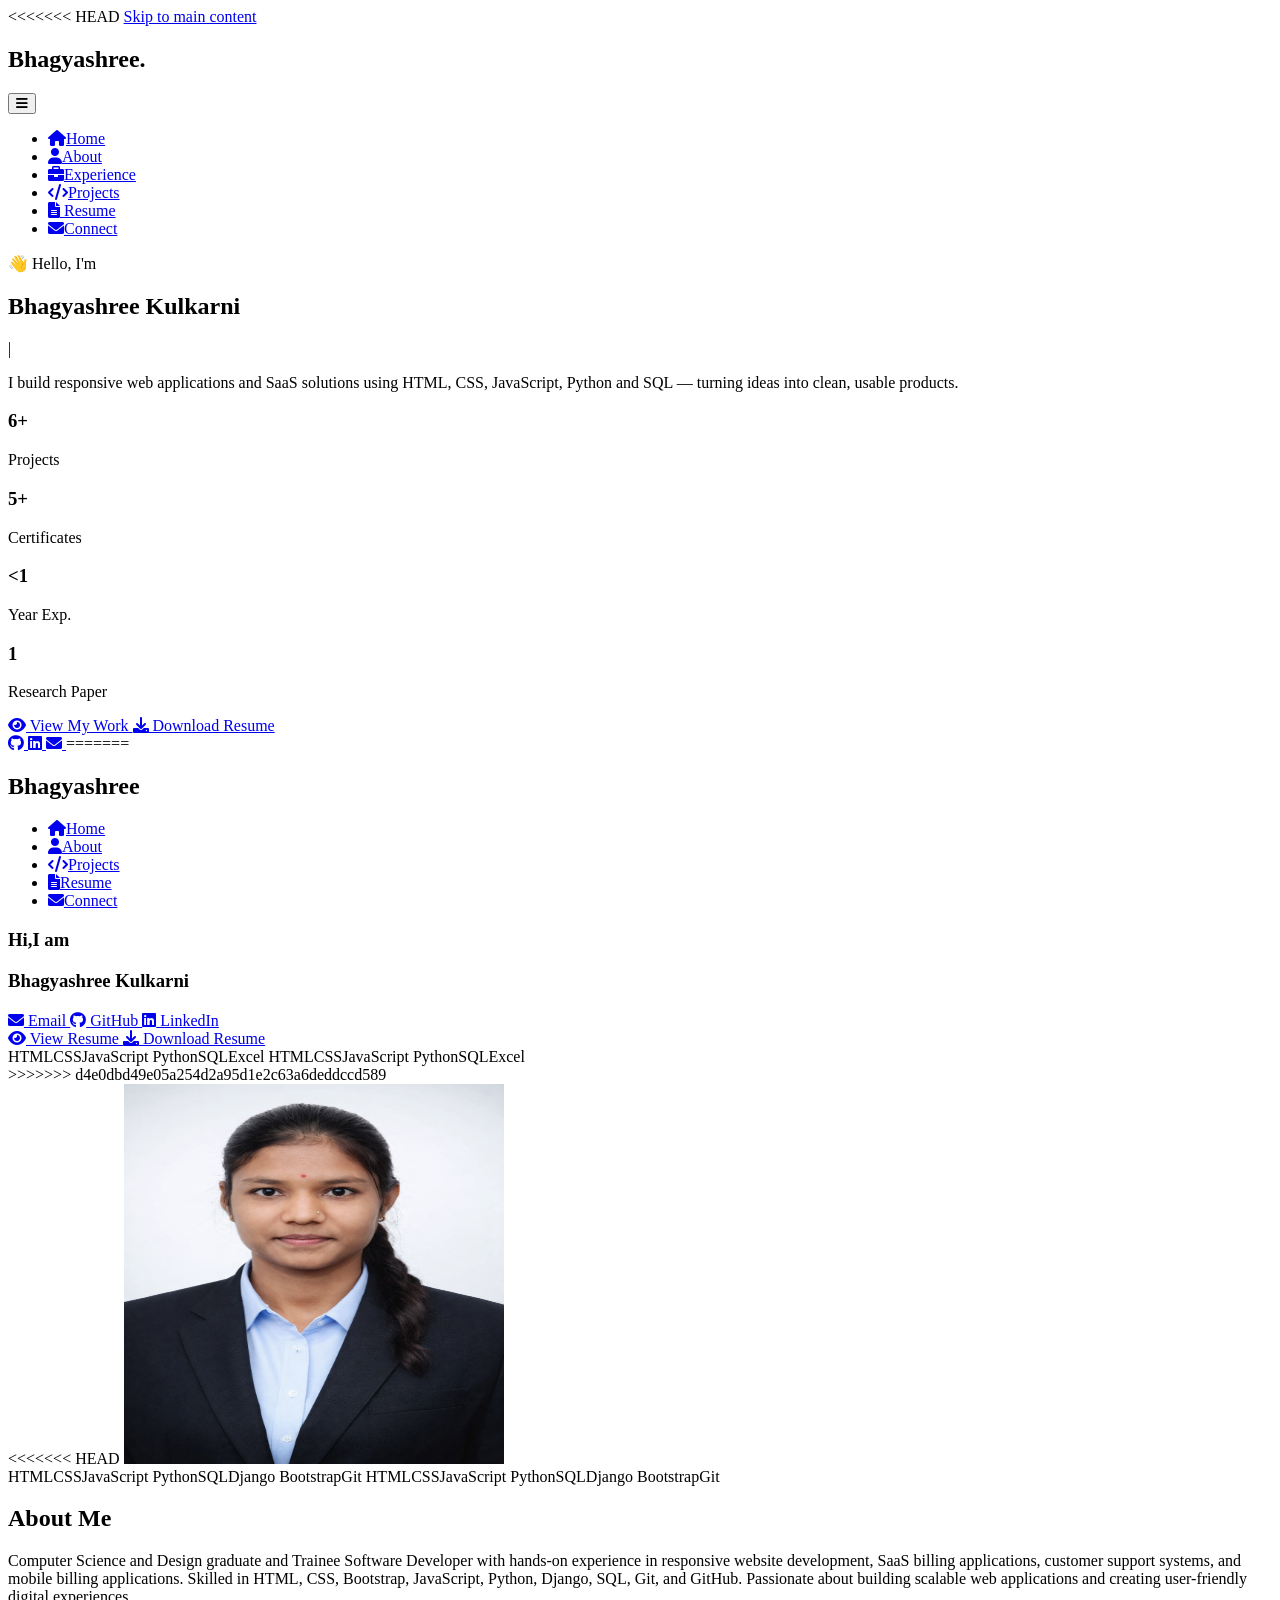
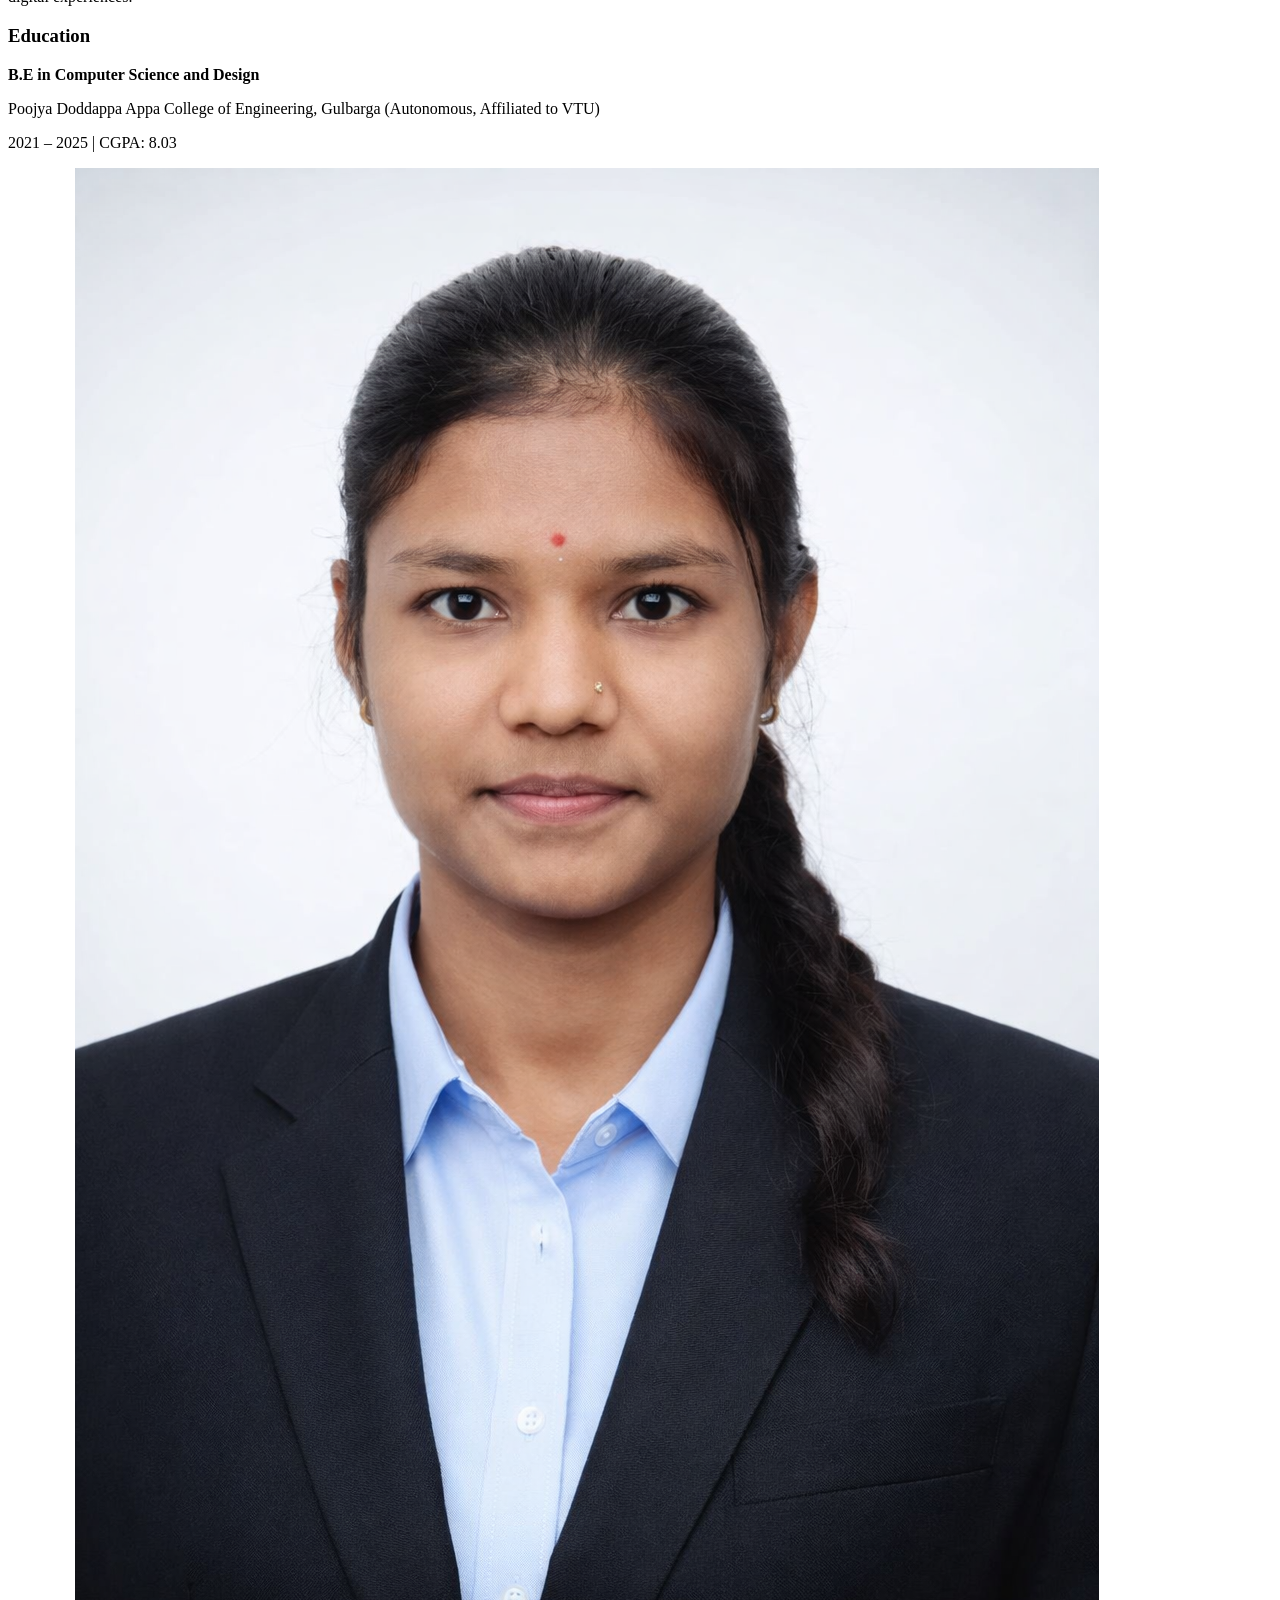
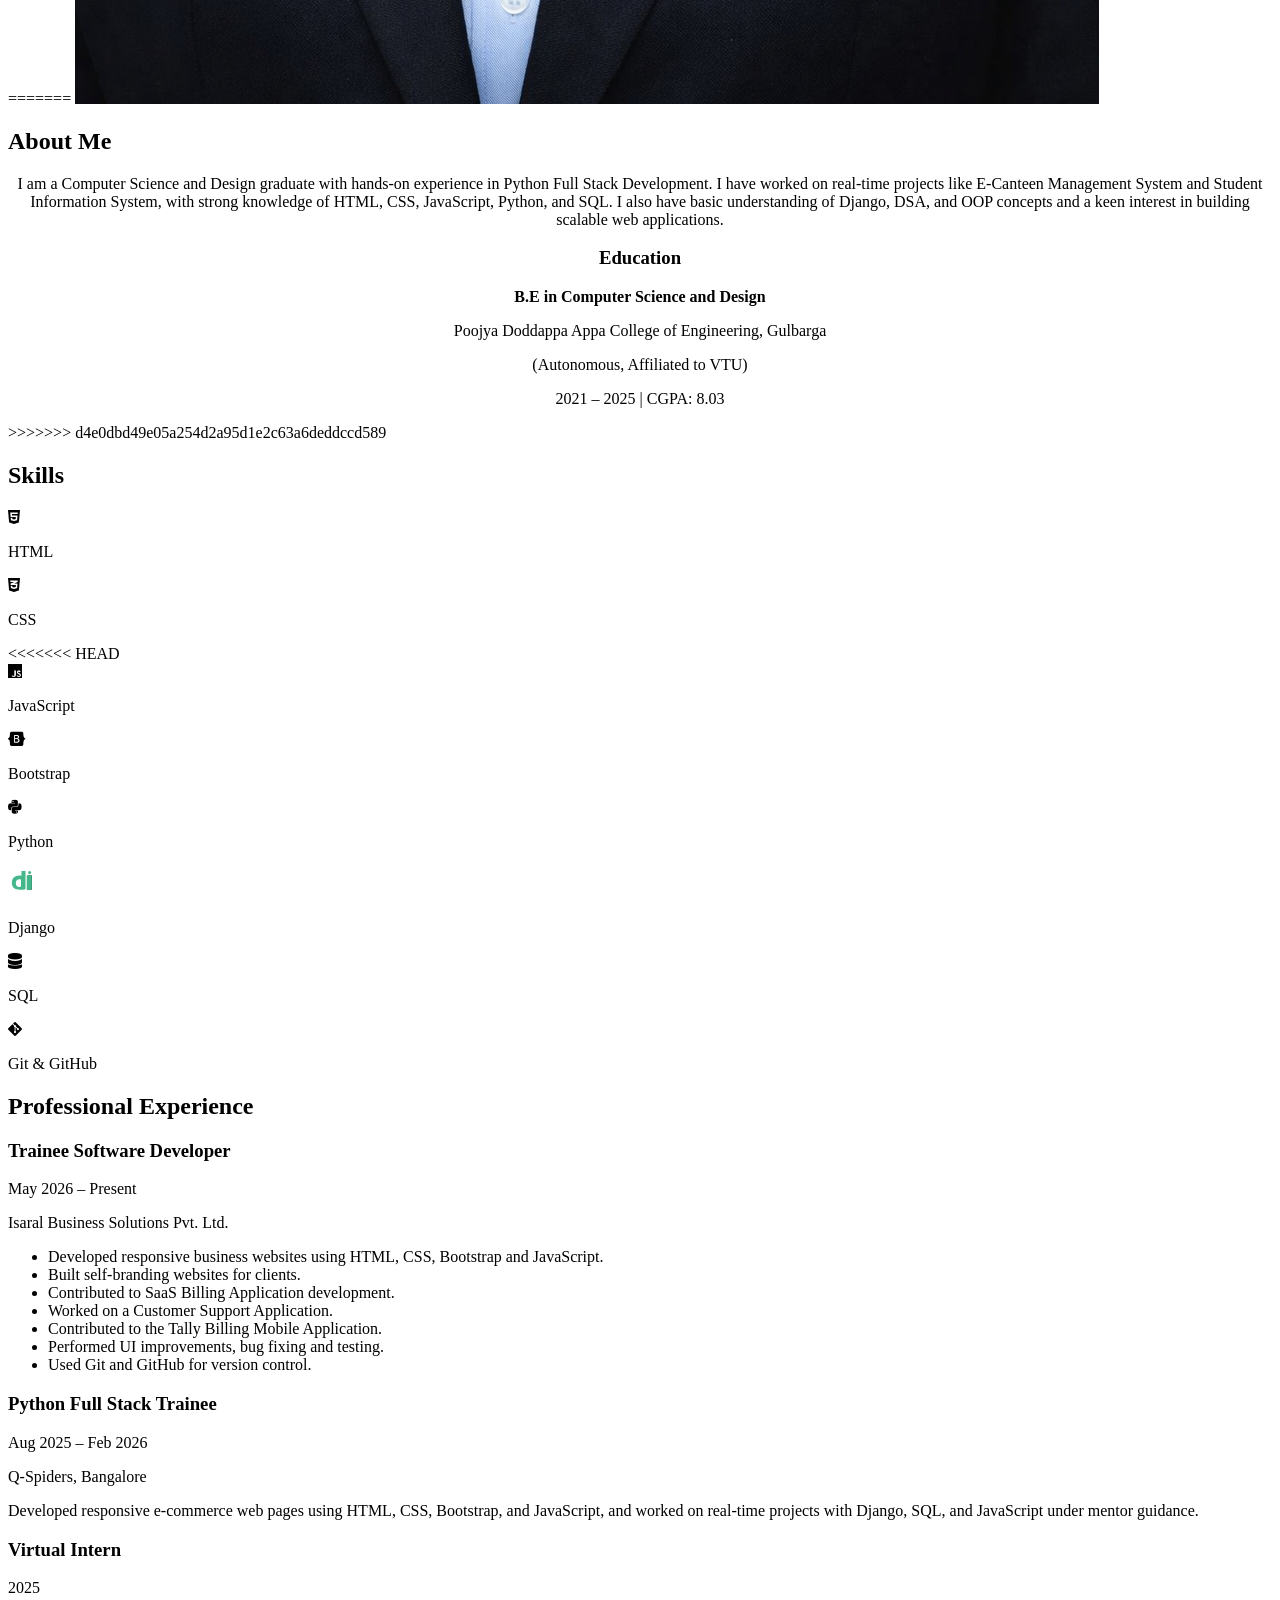
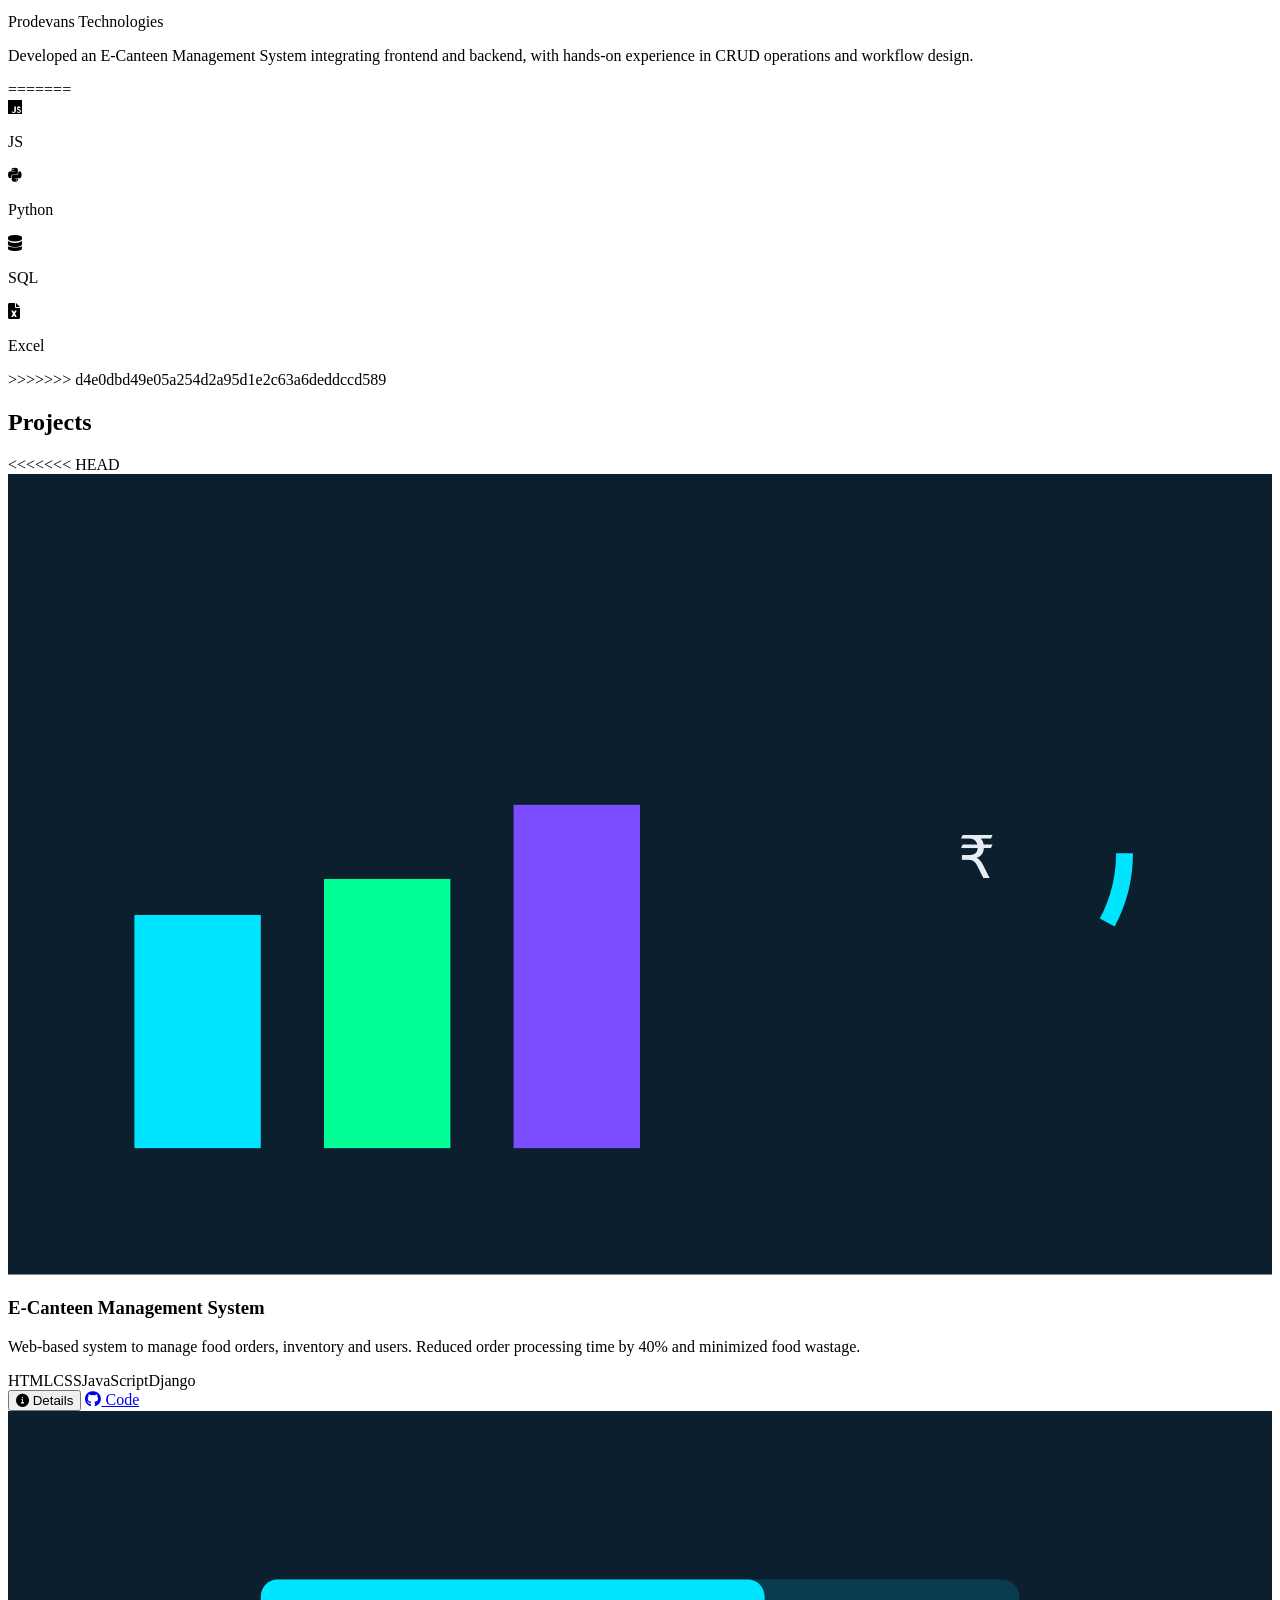
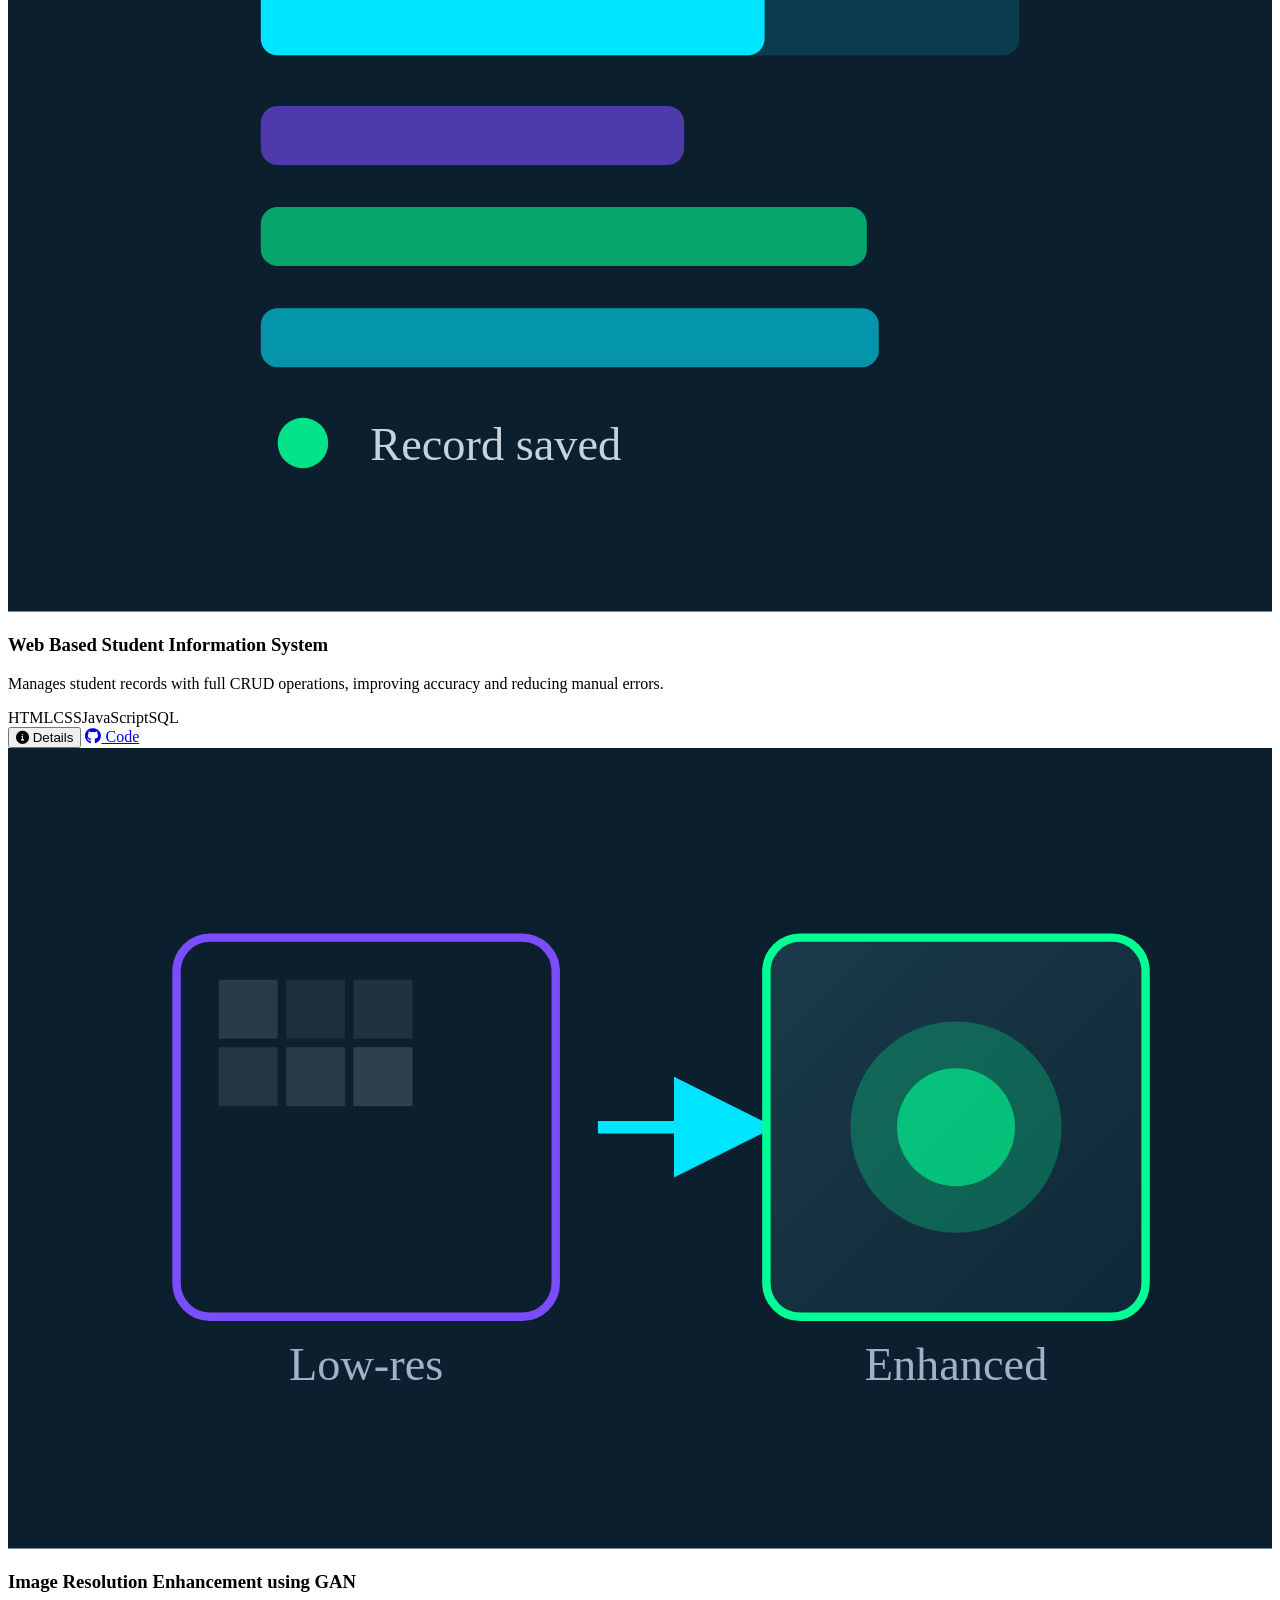
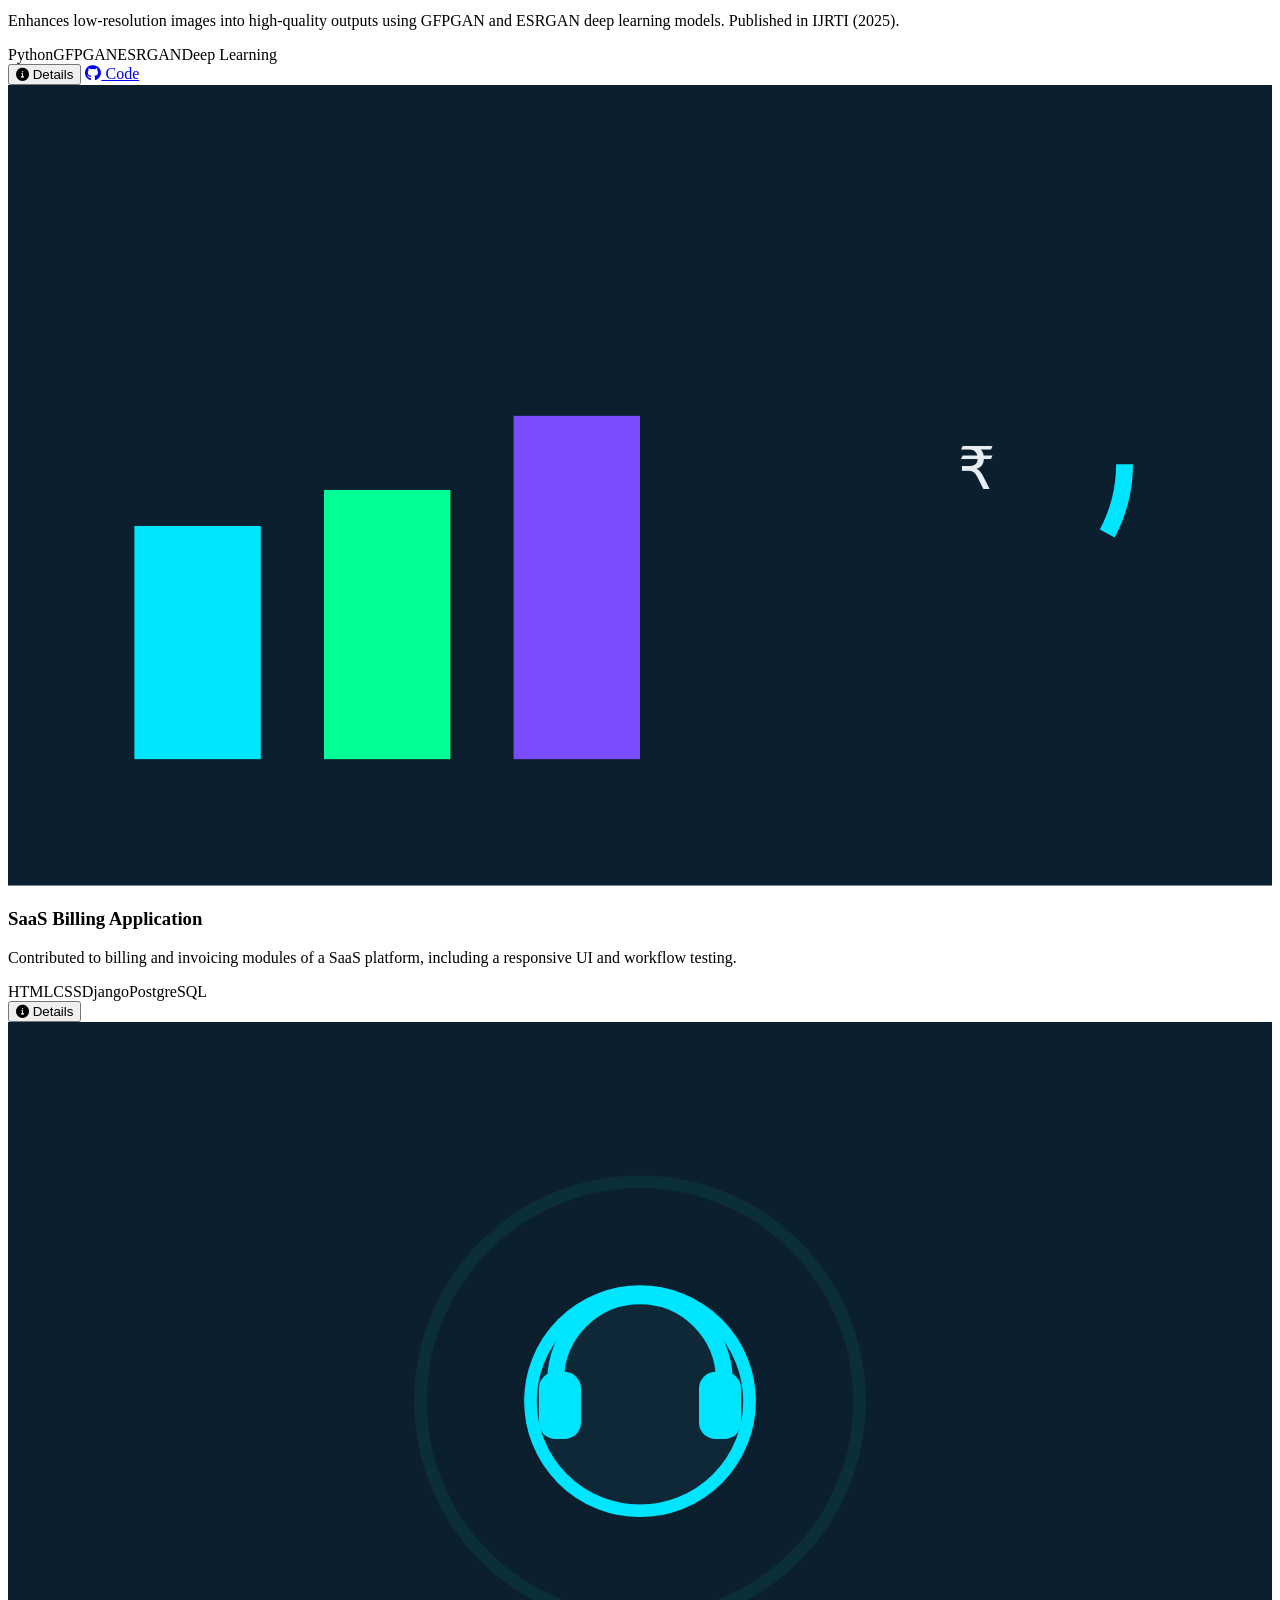
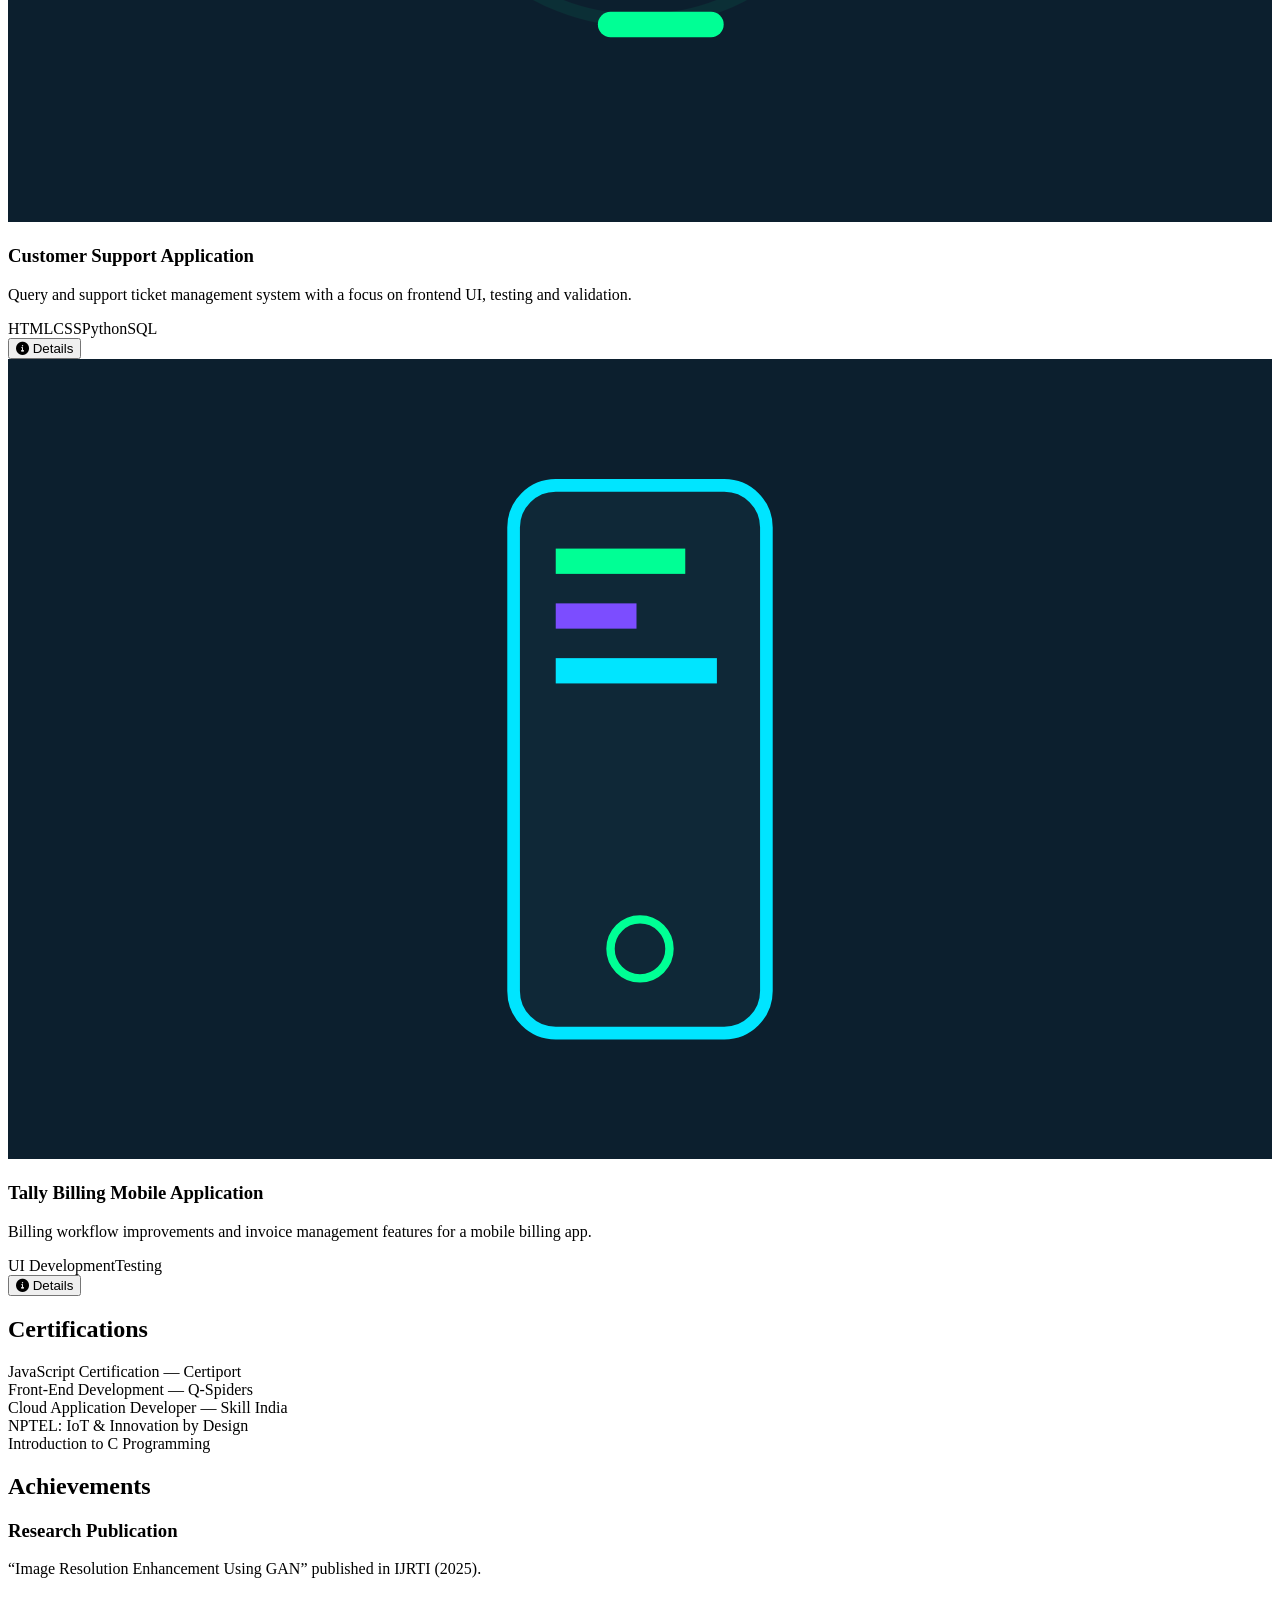
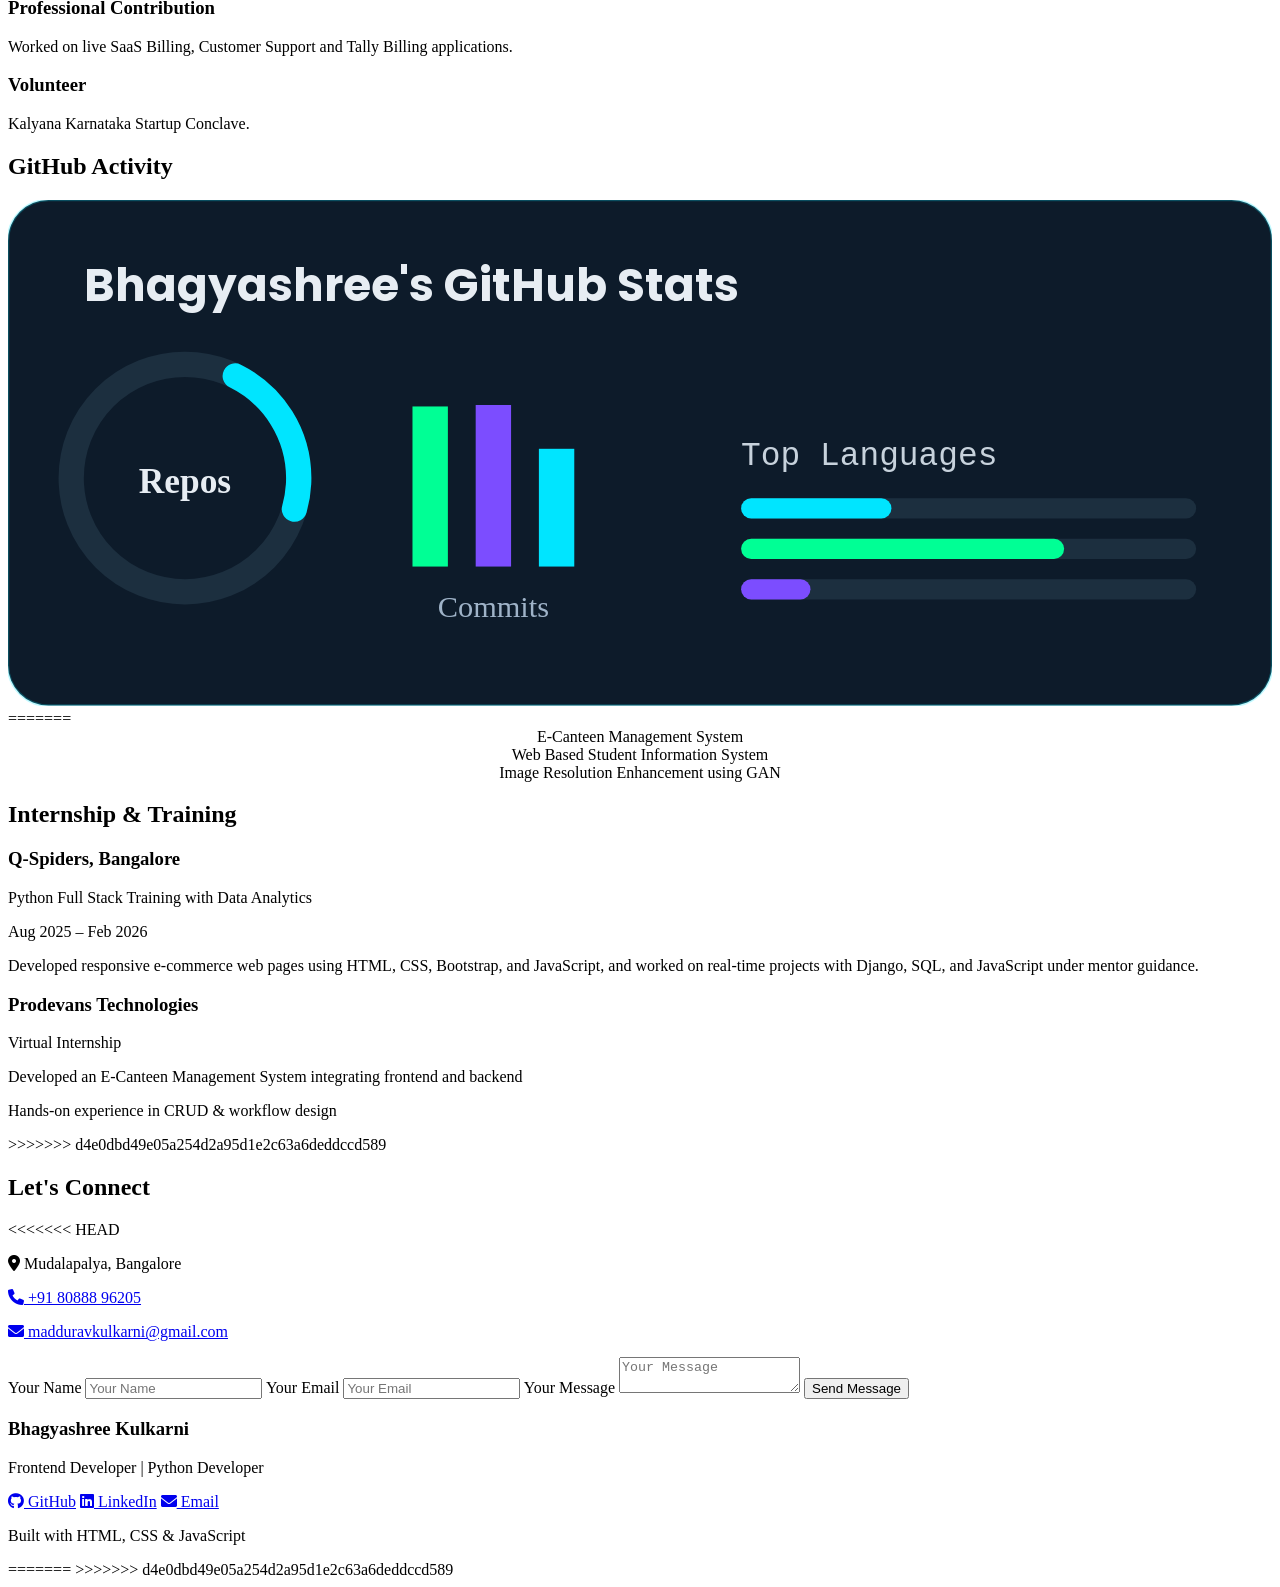
==== commit 95f1ea53: "Resolve merge conflicts, keep local version" ====
--- a/index.html
+++ b/index.html
@@ -3,6 +3,7 @@
 <head>
 <meta charset="UTF-8">
 <meta name="viewport" content="width=device-width, initial-scale=1.0">
+<<<<<<< HEAD
 <meta name="description" content="Bhagyashree Kulkarni — Trainee Software Developer specializing in responsive web apps, SaaS billing platforms, and Python/Django development.">
 <meta property="og:title" content="Bhagyashree Kulkarni | Trainee Software Developer">
 <meta property="og:description" content="Trainee Software Developer building responsive web apps, SaaS billing platforms, and Python/Django solutions.">
@@ -116,10 +117,81 @@
       <a href="mailto:madduravkulkarni@gmail.com" aria-label="Send email" class="icon-link">
         <i class="fas fa-envelope"></i>
       </a>
+=======
+<title>Bhagyashree Portfolio</title>
+
+
+<link rel="stylesheet" href="style.css">
+<link rel="stylesheet" href="https://cdnjs.cloudflare.com/ajax/libs/font-awesome/6.0.0/css/all.min.css">
+
+</head>
+
+
+<body>
+
+<!-- Navbar -->
+<nav class="navbar">
+  <div class="nav-left">
+    <h2>Bhagyashree</h2>
+  </div>
+
+  <ul class="nav-list">
+  <li><a href="#home" class="nav-link"><i class="fas fa-home"></i><span>Home</span></a></li>
+  <li><a href="#about" class="nav-link"><i class="fas fa-user"></i><span>About</span></a></li>
+  <li><a href="#projects" class="nav-link"><i class="fas fa-code"></i><span>Projects</span></a></li>
+  <li><a href="resume.pdf" class="nav-link" target="_blank" rel="noopener noreferrer"><i class="fas fa-file-alt"></i><span>Resume</span></a></li>
+  <li><a href="#connect" class="nav-link"><i class="fas fa-envelope"></i><span>Connect</span></a></li>
+</ul>
+</nav>
+
+<section class="hero" id="home">
+  <div class="hero-left">
+    <h3 class="hi-text">Hi,I am</h3><h1 class="main-name">Bhagyashree Kulkarni</h1>
+    
+    <h2><span id="typing"></span></h2>
+
+    <div class="buttons">
+
+  <a href="https://mail.google.com/mail/?view=cm&fs=1&to=madduravkulkarni@gmail.com" target="_blank" class="btn">
+    <i class="fas fa-envelope"></i> Email
+  </a>
+
+  <a href="https://github.com/Madduravkulkarni/" target="_blank" class="btn" rel="noopener noreferrer">
+    <i class="fab fa-github"></i> GitHub
+  </a>
+
+  <a href="https://www.linkedin.com/in/bhagyashree-kulkarni-51816527a" target="_blank" class="btn" rel="noopener noreferrer">
+    <i class="fab fa-linkedin"></i> LinkedIn
+  </a>
+
+  <div class="resume-buttons">
+    <a href="resume.pdf" target="_blank" class="btn view-btn">
+      <i class="fas fa-eye"></i> View Resume
+    </a>
+
+    <a href="resume.pdf" download class="btn download-btn">
+      <i class="fas fa-download"></i> Download Resume
+    </a>
+  </div>
+
+</div>
+</div>
+
+    <!-- Slider -->
+    <div class="slider">
+      <div class="slide-track">
+        <span>HTML</span><span>CSS</span><span>JavaScript</span>
+        <span>Python</span><span>SQL</span><span>Excel</span>
+        <span class="gap"></span>
+        <span>HTML</span><span>CSS</span><span>JavaScript</span>
+        <span>Python</span><span>SQL</span><span>Excel</span>
+      </div>
+>>>>>>> d4e0dbd49e05a254d2a95d1e2c63a6deddccd589
     </div>
   </div>
 
   <div class="hero-right">
+<<<<<<< HEAD
     <img src="images/profile.png" alt="Portrait photo of Bhagyashree Kulkarni" class="profile-pic" width="380" height="380">
   </div>
 
@@ -161,10 +233,40 @@
 
 <!-- Skills -->
 <section class="section animate" id="skills">
+=======
+    <img src="images/profile.png" alt="Bhagyashree Kulkarni profile" class="profile-pic">
+  </div>
+</section>
+
+<section class="section animate" id="about">
+ <section class="section animate" id="about">
+  <h2>About Me</h2>
+
+  <center><div class="card about-card">
+    <p>
+I am a Computer Science and Design graduate with hands-on experience in Python Full Stack Development. 
+I have worked on real-time projects like E-Canteen Management System and Student Information System, 
+with strong knowledge of HTML, CSS, JavaScript, Python, and SQL. 
+I also have basic understanding of Django, DSA, and OOP concepts and a keen interest in building scalable web applications.
+</p>
+
+    <h3>Education</h3>
+
+    <p><b>B.E in Computer Science and Design</b></p>
+    <p>Poojya Doddappa Appa College of Engineering, Gulbarga</p>
+    <p>(Autonomous, Affiliated to VTU)</p>
+    <p>2021 – 2025 | CGPA: 8.03</p>
+  </div></center>
+</section>
+
+<!-- Skills -->
+<section class="section animate">
+>>>>>>> d4e0dbd49e05a254d2a95d1e2c63a6deddccd589
   <h2>Skills</h2>
   <div class="skills">
     <div class="skill-card"><i class="fab fa-html5 html"></i><p>HTML</p></div>
     <div class="skill-card"><i class="fab fa-css3-alt css"></i><p>CSS</p></div>
+<<<<<<< HEAD
     <div class="skill-card"><i class="fab fa-js js"></i><p>JavaScript</p></div>
     <div class="skill-card"><i class="fab fa-bootstrap"></i><p>Bootstrap</p></div>
     <div class="skill-card"><i class="fab fa-python python"></i><p>Python</p></div>
@@ -224,12 +326,21 @@
       <p>Developed an E-Canteen Management System integrating frontend and backend, with hands-on experience in CRUD operations and workflow design.</p>
     </div>
   </div>
+=======
+    <div class="skill-card"><i class="fab fa-js js"></i><p>JS</p></div>
+    <div class="skill-card"><i class="fab fa-python python"></i><p>Python</p></div>
+    <div class="skill-card"><i class="fas fa-database sql"></i><p>SQL</p></div>
+    <div class="skill-card"><i class="fas fa-file-excel excel"></i><p>Excel</p></div>
+  </div>
+  
+>>>>>>> d4e0dbd49e05a254d2a95d1e2c63a6deddccd589
 </section>
 
 <!-- Projects -->
 <section class="section animate" id="projects">
   <h2>Projects</h2>
 
+<<<<<<< HEAD
   <div class="project-grid">
 
     <article class="project-card">
@@ -496,6 +607,41 @@
         <animate attributeName="width" values="15;70;15" dur="2.8s" repeatCount="indefinite"/>
       </rect>
     </svg>
+=======
+  <center><div class="card" onclick="showProject('canteen')">
+  E-Canteen Management System
+</div>
+
+<div class="card" onclick="showProject('student')">
+  Web Based Student Information System
+</div>
+
+<div class="card" onclick="showProject('gan')">
+  Image Resolution Enhancement using GAN
+</div></center> 
+
+  <div id="project-details" class="details-box"></div>
+</section>
+
+<!-- Internship -->
+<section class="section animate">
+  <h2>Internship & Training</h2>
+
+  <div class="cards">
+    <div class="card">
+      <h3>Q-Spiders, Bangalore</h3>
+      <p>Python Full Stack Training with Data Analytics</p>
+      <p>Aug 2025 – Feb 2026</p>
+      Developed responsive e-commerce web pages using HTML, CSS, Bootstrap, and JavaScript, and worked on real-time projects with Django, SQL, and JavaScript under mentor guidance.
+    </div>
+
+    <div class="card">
+      <h3>Prodevans Technologies</h3>
+      <p>Virtual Internship</p>
+      <p>Developed an E-Canteen Management System integrating frontend and backend</p>
+      <p>Hands-on experience in CRUD & workflow design</p>
+    </div>
+>>>>>>> d4e0dbd49e05a254d2a95d1e2c63a6deddccd589
   </div>
 </section>
 
@@ -503,6 +649,7 @@
 <section class="section animate" id="connect">
   <h2>Let's Connect</h2>
 
+<<<<<<< HEAD
   <div class="contact-wrap">
     <div class="contact-info">
       <p><i class="fas fa-location-dot"></i> Mudalapalya, Bangalore</p>
@@ -542,10 +689,32 @@
 </footer>
 
 <script>
+=======
+  <p><b>📍 Address:</b> Mudalapalya, Bangalore</p>
+  <p><b>📞 Phone:</b> 8088896205</p>
+  <p><b>📧 Email:</b> madduravkulkarni@gmail.com</p>
+
+  <div class="contact-box">
+    <input type="text" placeholder="Your Name">
+    <input type="email" placeholder="Your Email">
+    <textarea placeholder="Your Message"></textarea>
+    <button>Send Message</button>
+  </div>
+</section>
+
+<!-- Footer -->
+<footer class="footer">
+  <p>© 2026 Bhagyashree Kulkarni</p>
+</footer>
+
+<script>
+  
+>>>>>>> d4e0dbd49e05a254d2a95d1e2c63a6deddccd589
 
 function showProject(project) {
   let details = document.getElementById("project-details");
 
+<<<<<<< HEAD
   const projects = {
     canteen: `
       <h3>E-Canteen Management System</h3>
@@ -621,16 +790,161 @@
   details.innerHTML = projects[project] || "";
   details.style.display = "block";
   details.scrollIntoView({ behavior: "smooth", block: "start" });
+=======
+  if (project === "canteen") {
+  details.innerHTML = `
+  <h3>E-Canteen Management System</h3>
+
+  <p><b>Frontend:</b> HTML, CSS, JavaScript</p>
+  <p><b>Backend:</b> Python, Django</p>
+  <p>Developed a web-based system to manage food orders and users.</p>
+  <p>Implemented order and inventory management.</p>
+  <p>Reduced order processing time by 40% and minimized food wastage.</p>
+
+  <h4>E-Canteen Project Images</h4>
+
+  <div class="project-images">
+
+    <div>
+      <p>Home Page</p>
+      <img src="images/canteen-1.png">
+    </div>
+
+    <div>
+      <p>Menu Page</p>
+      <img src="images/canteen-2.png">
+    </div>
+
+    <div>
+      <p>Order Page</p>
+      <img src="images/canteen-3.png">
+    </div>
+
+    <div>
+      <p>Cart System</p>
+      <img src="images/canteen-4.png">
+    </div>
+
+    <div>
+      <p>Admin Dashboard</p>
+      <img src="images/canteen-5.png">
+    </div>
+
+    <div>
+      <p>Order Management</p>
+      <img src="images/canteen-6.png">
+    </div>
+
+  </div>
+  `;
+}
+
+  else if (project === "student") {
+  details.innerHTML = `
+  <h3>Web Based Student Information System</h3>
+
+  <p><b>Frontend:</b> HTML, CSS, JavaScript</p>
+  <p><b>Backend:</b> Python, SQL</p>
+  <p>Managed student records and data efficiently.</p>
+  <p>Implemented CRUD operations.</p>
+  <p>Improved accuracy and reduced manual errors.</p>
+
+  <h4>Student Project Images</h4>
+
+  <div class="project-images">
+    <div>
+      <p>abstract</p>
+      <img src="images/abstract.png">
+    </div>
+
+    <div>
+      <p>Login Page</p>
+      <img src="images/frontpage.png">
+    </div>
+
+    <div>
+      <p>Dashboard</p>
+      <img src="images/domain.png">
+    </div>
+
+    <div>
+      <p>Add Student Form</p>
+      <img src="images/res1.png">
+    </div>
+
+    <div>
+      <p>Student Records Table</p>
+      <img src="images/res2.png">
+    </div>
+
+    <div>
+      <p>System Requirement</p>
+      <img src="images/requirement.png">
+    </div>
+
+  </div>
+  `;
+}
+
+  else if (project === "gan") {
+  details.innerHTML = `
+  <h3>Image Resolution Enhancement using GAN</h3>
+
+  <p><b>Technologies:</b> Python, GFPGAN, ESRGAN, Deep Learning</p>
+  <p>This project enhances low-resolution images into high-quality images using GAN models.</p>
+
+  <h4>GAN Project images</h4>
+  <div class="project-images">
+
+    <div>
+      <p>Watch Enhancement</p>
+      <img src="images/watch.png">
+    </div>
+
+    <div>
+      <p>Final Output Result</p>
+      <img src="images/result.png">
+    </div>
+
+    <div>
+      <p>Face Enhancement</p>
+      <img src="images/face.png">
+    </div>
+     <div>
+      <img src="images/flowdiagram.png">
+    </div>
+
+  </div>
+
+  <h4>🔹 Methodology</h4>
+  <div class="project-images">
+    <div>
+      <img src="images/meth1.png">
+    </div>
+    <div>
+      <img src="images/meth2.png">
+    </div>
+  </div>
+
+  `;
+}
+details.style.display = "block";
+>>>>>>> d4e0dbd49e05a254d2a95d1e2c63a6deddccd589
 }
 
 // Scroll animation
 const observer = new IntersectionObserver(entries => {
   entries.forEach(entry => {
+<<<<<<< HEAD
     if (entry.isIntersecting) {
+=======
+    if(entry.isIntersecting){
+>>>>>>> d4e0dbd49e05a254d2a95d1e2c63a6deddccd589
       entry.target.classList.add("show");
     }
   });
 });
+<<<<<<< HEAD
 document.querySelectorAll(".animate").forEach(el => observer.observe(el));
 
 // Contact form -> opens mail client with prefilled content
@@ -641,6 +955,17 @@
     const name = document.getElementById("contact-name").value.trim();
     const email = document.getElementById("contact-email").value.trim();
     const message = document.getElementById("contact-message").value.trim();
+=======
+
+document.querySelectorAll(".animate").forEach(el => observer.observe(el));
+
+const contactButton = document.querySelector(".contact-box button");
+if (contactButton) {
+  contactButton.addEventListener("click", () => {
+    const name = document.querySelector(".contact-box input[type=text]").value.trim();
+    const email = document.querySelector(".contact-box input[type=email]").value.trim();
+    const message = document.querySelector(".contact-box textarea").value.trim();
+>>>>>>> d4e0dbd49e05a254d2a95d1e2c63a6deddccd589
     if (!name || !email || !message) {
       alert("Please enter your name, email, and message.");
       return;
@@ -651,6 +976,7 @@
   });
 }
 
+<<<<<<< HEAD
 // Mobile nav toggle
 const navToggle = document.querySelector(".nav-toggle");
 const navList = document.querySelector(".nav-list");
@@ -705,6 +1031,10 @@
 type();
 
 </script>
+=======
+</script>
+<!-- ================= PROJECT MODAL ================= -->
+>>>>>>> d4e0dbd49e05a254d2a95d1e2c63a6deddccd589
 
 </body>
 </html>
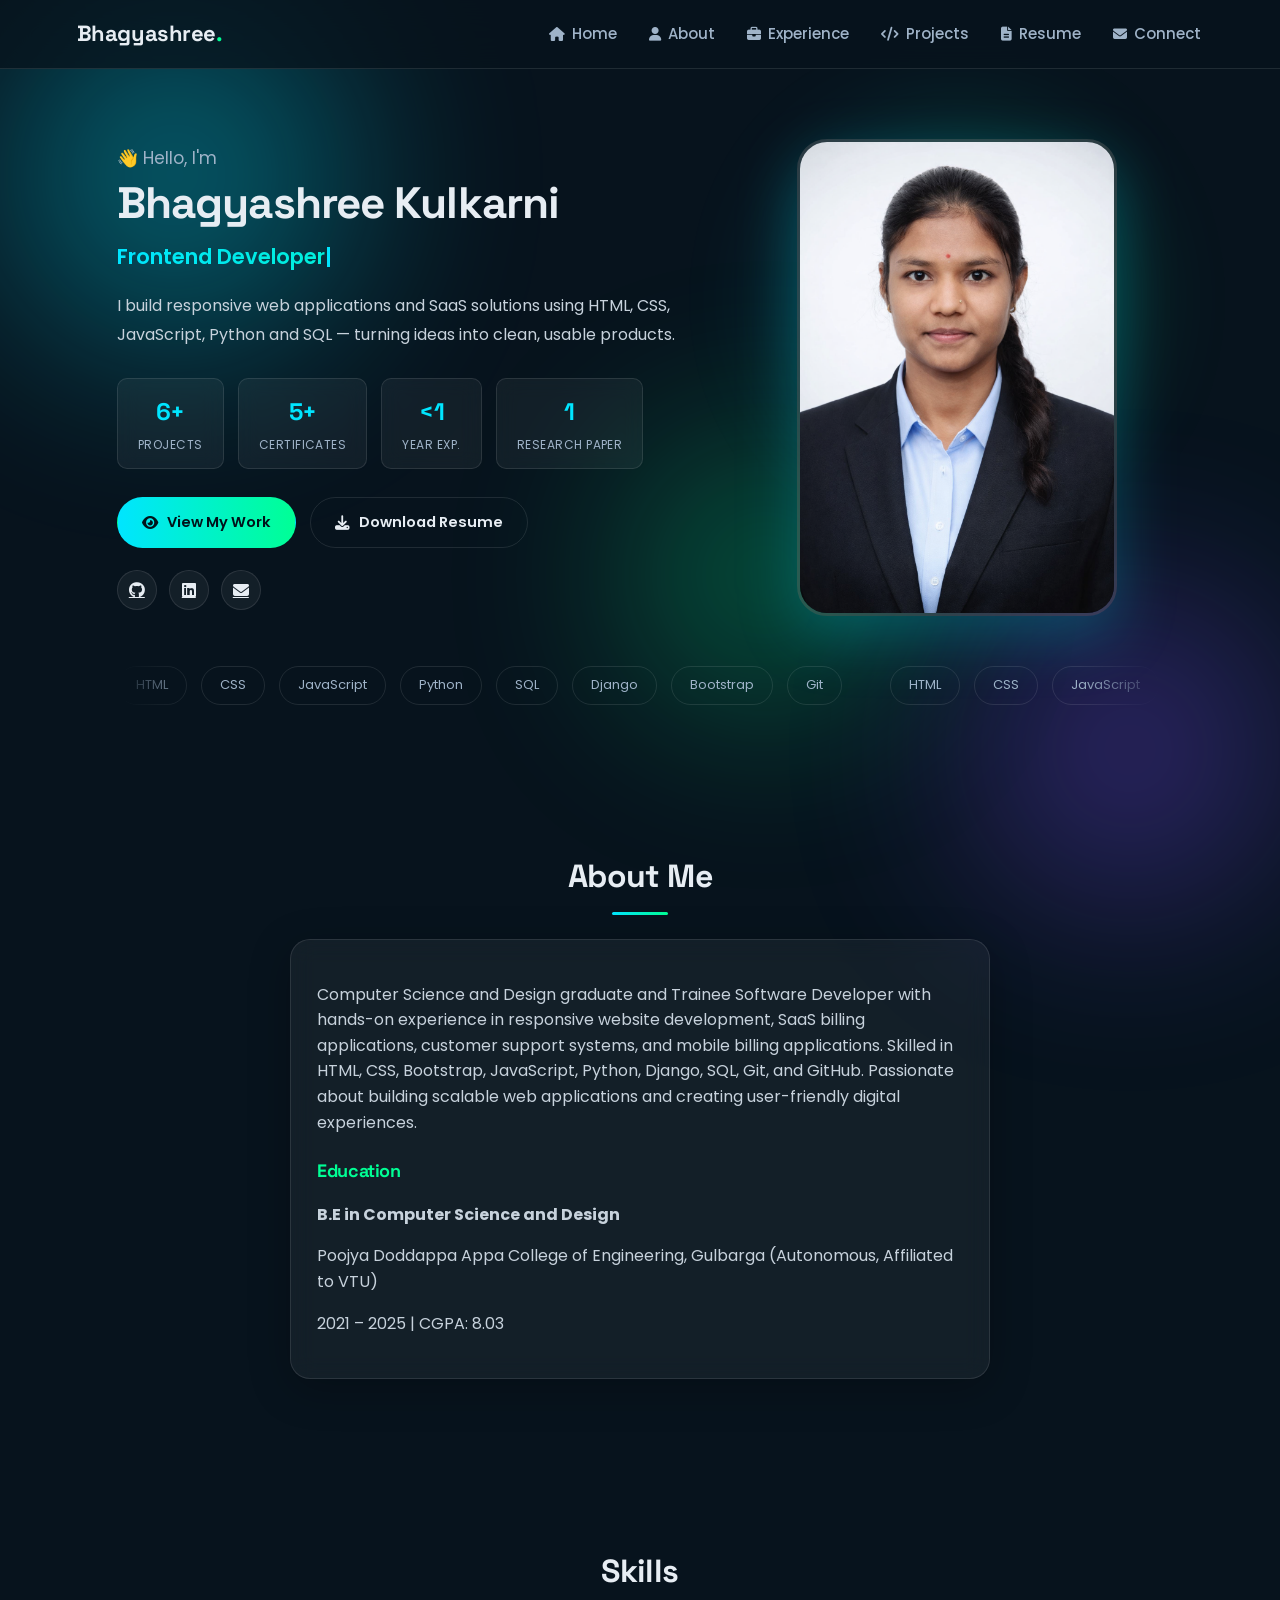
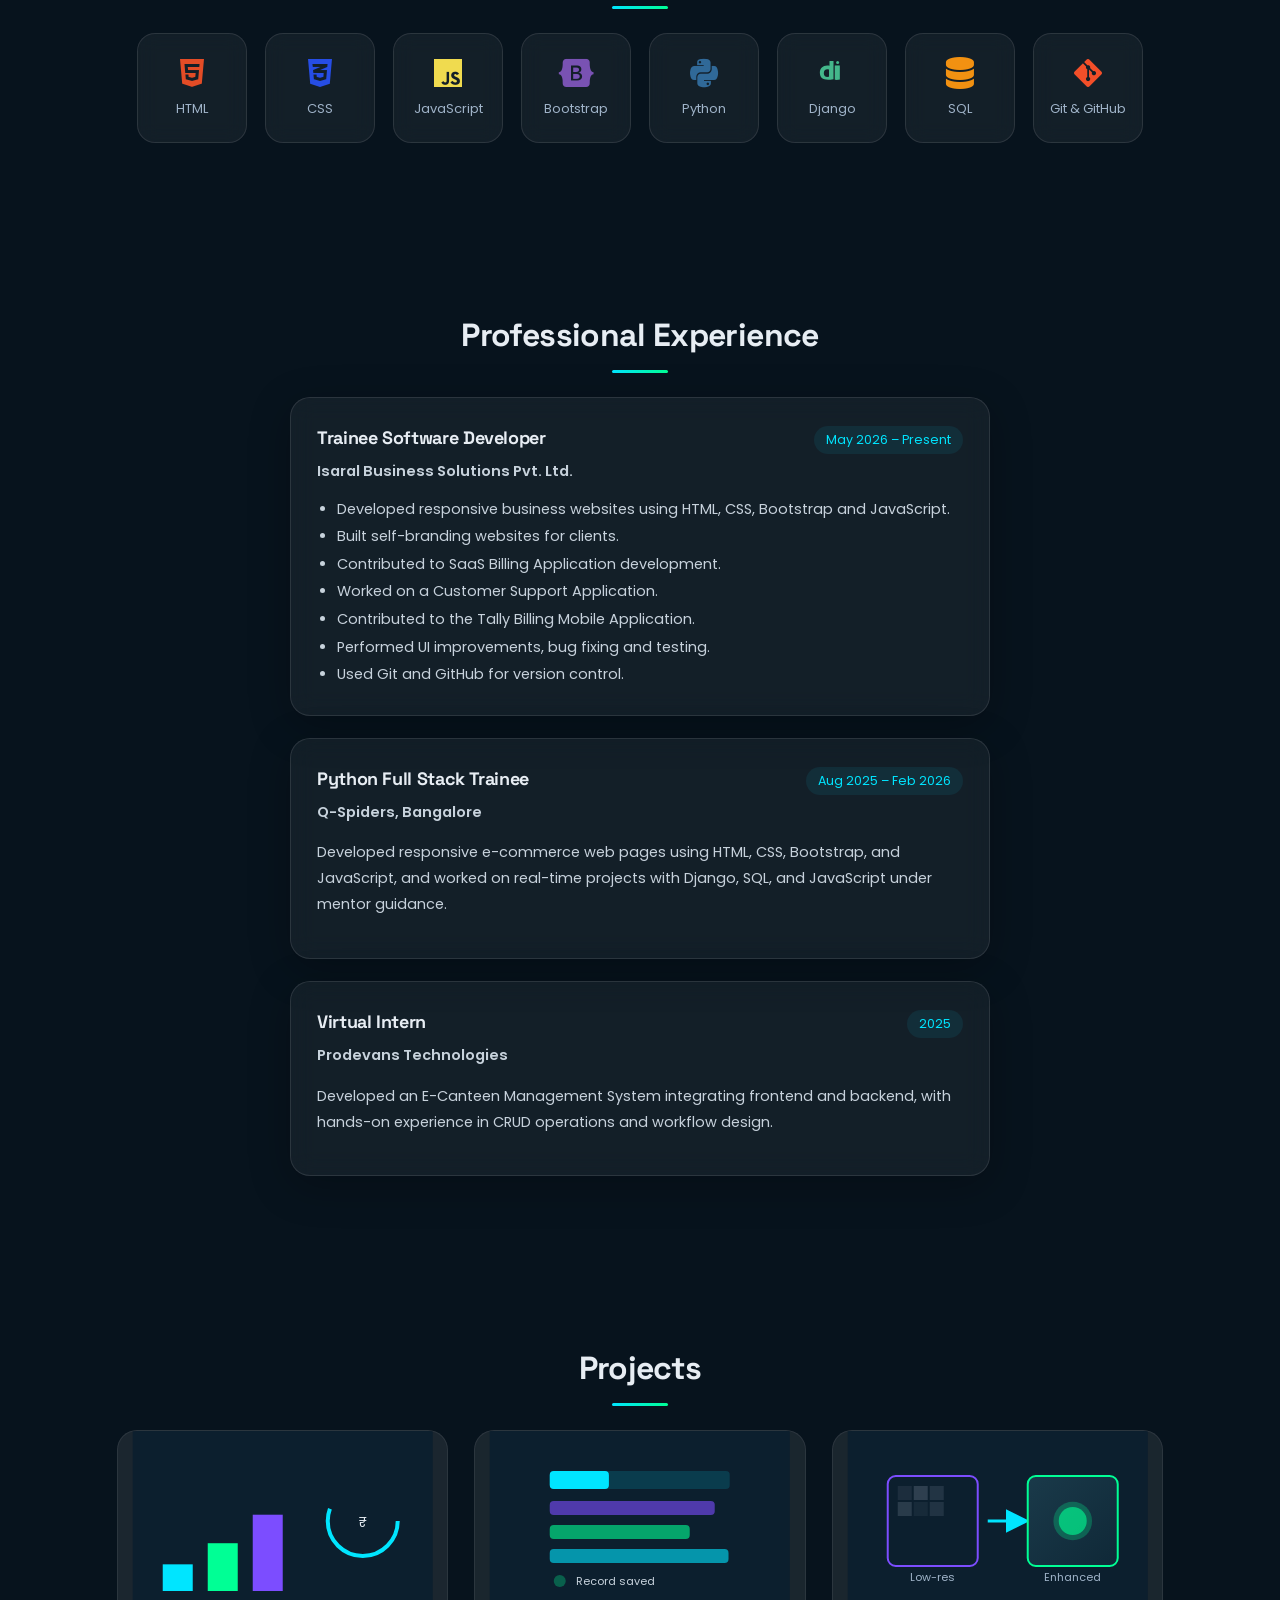
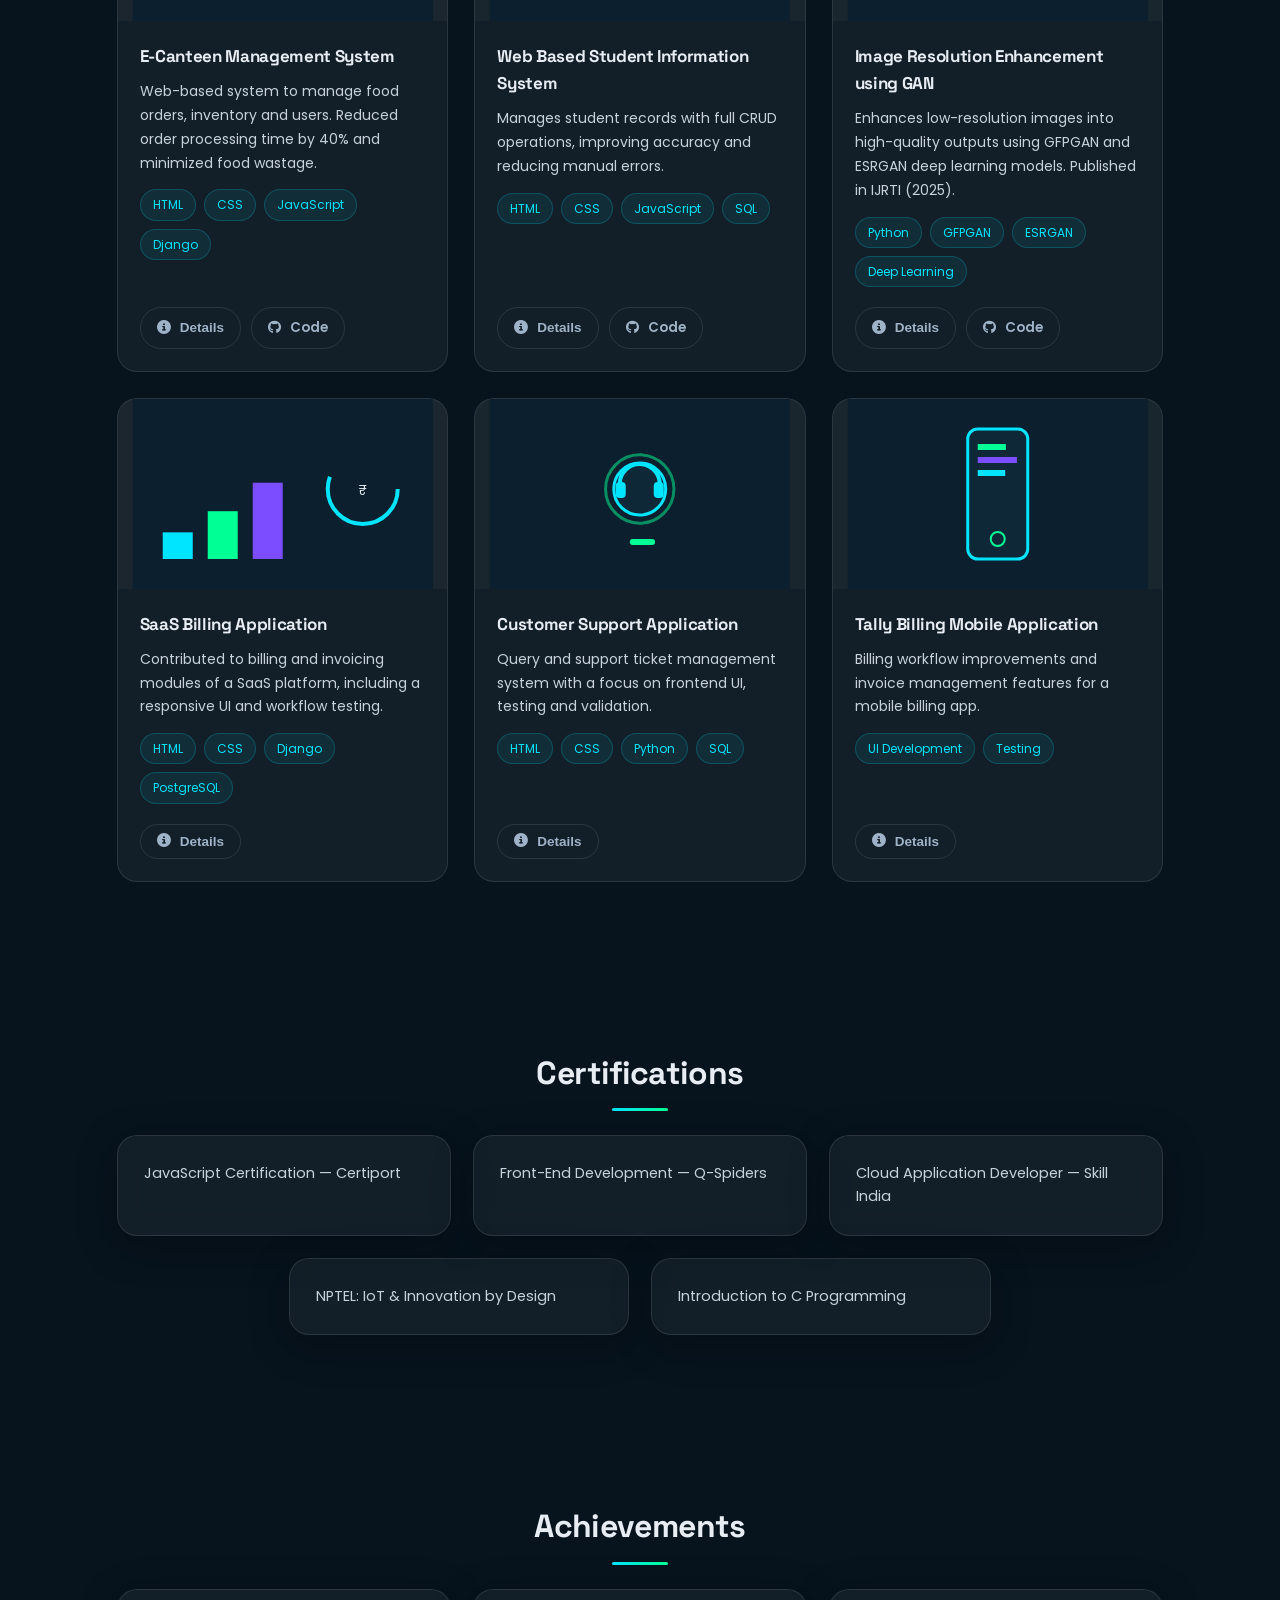
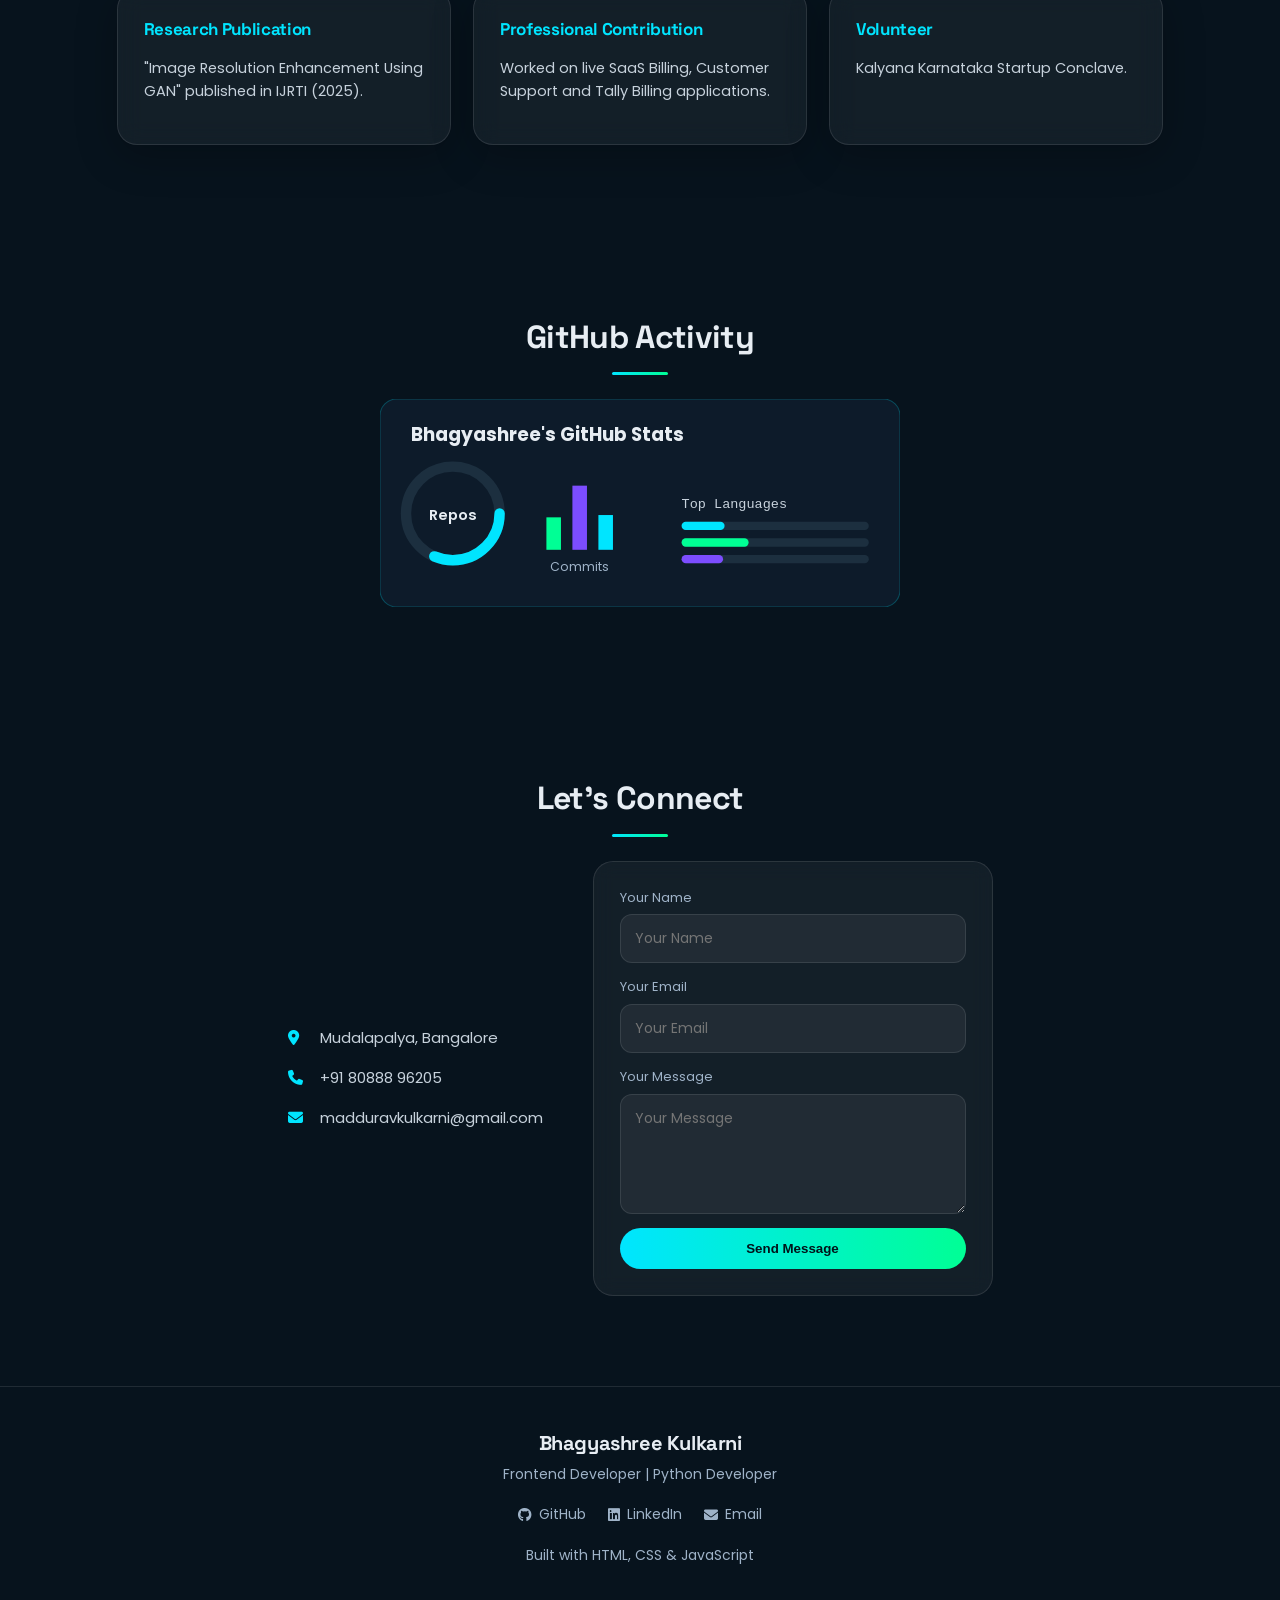
==== commit 5b233497: "Fix unresolved merge conflicts in index.html and restore style.css" ====
--- a/index.html
+++ b/index.html
@@ -3,7 +3,6 @@
 <head>
 <meta charset="UTF-8">
 <meta name="viewport" content="width=device-width, initial-scale=1.0">
-<<<<<<< HEAD
 <meta name="description" content="Bhagyashree Kulkarni — Trainee Software Developer specializing in responsive web apps, SaaS billing platforms, and Python/Django development.">
 <meta property="og:title" content="Bhagyashree Kulkarni | Trainee Software Developer">
 <meta property="og:description" content="Trainee Software Developer building responsive web apps, SaaS billing platforms, and Python/Django solutions.">
@@ -86,7 +85,7 @@
         <p>Certificates</p>
       </div>
       <div class="stat-box">
-        <h3><1</h3>
+        <h3>&lt;1</h3>
         <p>Year Exp.</p>
       </div>
       <div class="stat-box">
@@ -117,81 +116,10 @@
       <a href="mailto:madduravkulkarni@gmail.com" aria-label="Send email" class="icon-link">
         <i class="fas fa-envelope"></i>
       </a>
-=======
-<title>Bhagyashree Portfolio</title>
-
-
-<link rel="stylesheet" href="style.css">
-<link rel="stylesheet" href="https://cdnjs.cloudflare.com/ajax/libs/font-awesome/6.0.0/css/all.min.css">
-
-</head>
-
-
-<body>
-
-<!-- Navbar -->
-<nav class="navbar">
-  <div class="nav-left">
-    <h2>Bhagyashree</h2>
-  </div>
-
-  <ul class="nav-list">
-  <li><a href="#home" class="nav-link"><i class="fas fa-home"></i><span>Home</span></a></li>
-  <li><a href="#about" class="nav-link"><i class="fas fa-user"></i><span>About</span></a></li>
-  <li><a href="#projects" class="nav-link"><i class="fas fa-code"></i><span>Projects</span></a></li>
-  <li><a href="resume.pdf" class="nav-link" target="_blank" rel="noopener noreferrer"><i class="fas fa-file-alt"></i><span>Resume</span></a></li>
-  <li><a href="#connect" class="nav-link"><i class="fas fa-envelope"></i><span>Connect</span></a></li>
-</ul>
-</nav>
-
-<section class="hero" id="home">
-  <div class="hero-left">
-    <h3 class="hi-text">Hi,I am</h3><h1 class="main-name">Bhagyashree Kulkarni</h1>
-    
-    <h2><span id="typing"></span></h2>
-
-    <div class="buttons">
-
-  <a href="https://mail.google.com/mail/?view=cm&fs=1&to=madduravkulkarni@gmail.com" target="_blank" class="btn">
-    <i class="fas fa-envelope"></i> Email
-  </a>
-
-  <a href="https://github.com/Madduravkulkarni/" target="_blank" class="btn" rel="noopener noreferrer">
-    <i class="fab fa-github"></i> GitHub
-  </a>
-
-  <a href="https://www.linkedin.com/in/bhagyashree-kulkarni-51816527a" target="_blank" class="btn" rel="noopener noreferrer">
-    <i class="fab fa-linkedin"></i> LinkedIn
-  </a>
-
-  <div class="resume-buttons">
-    <a href="resume.pdf" target="_blank" class="btn view-btn">
-      <i class="fas fa-eye"></i> View Resume
-    </a>
-
-    <a href="resume.pdf" download class="btn download-btn">
-      <i class="fas fa-download"></i> Download Resume
-    </a>
-  </div>
-
-</div>
-</div>
-
-    <!-- Slider -->
-    <div class="slider">
-      <div class="slide-track">
-        <span>HTML</span><span>CSS</span><span>JavaScript</span>
-        <span>Python</span><span>SQL</span><span>Excel</span>
-        <span class="gap"></span>
-        <span>HTML</span><span>CSS</span><span>JavaScript</span>
-        <span>Python</span><span>SQL</span><span>Excel</span>
-      </div>
->>>>>>> d4e0dbd49e05a254d2a95d1e2c63a6deddccd589
     </div>
   </div>
 
   <div class="hero-right">
-<<<<<<< HEAD
     <img src="images/profile.png" alt="Portrait photo of Bhagyashree Kulkarni" class="profile-pic" width="380" height="380">
   </div>
 
@@ -233,40 +161,10 @@
 
 <!-- Skills -->
 <section class="section animate" id="skills">
-=======
-    <img src="images/profile.png" alt="Bhagyashree Kulkarni profile" class="profile-pic">
-  </div>
-</section>
-
-<section class="section animate" id="about">
- <section class="section animate" id="about">
-  <h2>About Me</h2>
-
-  <center><div class="card about-card">
-    <p>
-I am a Computer Science and Design graduate with hands-on experience in Python Full Stack Development. 
-I have worked on real-time projects like E-Canteen Management System and Student Information System, 
-with strong knowledge of HTML, CSS, JavaScript, Python, and SQL. 
-I also have basic understanding of Django, DSA, and OOP concepts and a keen interest in building scalable web applications.
-</p>
-
-    <h3>Education</h3>
-
-    <p><b>B.E in Computer Science and Design</b></p>
-    <p>Poojya Doddappa Appa College of Engineering, Gulbarga</p>
-    <p>(Autonomous, Affiliated to VTU)</p>
-    <p>2021 – 2025 | CGPA: 8.03</p>
-  </div></center>
-</section>
-
-<!-- Skills -->
-<section class="section animate">
->>>>>>> d4e0dbd49e05a254d2a95d1e2c63a6deddccd589
   <h2>Skills</h2>
   <div class="skills">
     <div class="skill-card"><i class="fab fa-html5 html"></i><p>HTML</p></div>
     <div class="skill-card"><i class="fab fa-css3-alt css"></i><p>CSS</p></div>
-<<<<<<< HEAD
     <div class="skill-card"><i class="fab fa-js js"></i><p>JavaScript</p></div>
     <div class="skill-card"><i class="fab fa-bootstrap"></i><p>Bootstrap</p></div>
     <div class="skill-card"><i class="fab fa-python python"></i><p>Python</p></div>
@@ -281,7 +179,7 @@
   <p>Django</p>
 </div>
     <div class="skill-card"><i class="fas fa-database sql"></i><p>SQL</p></div>
-    <div class="skill-card"><i class="fab fa-git-alt"></i><p>Git & GitHub</p></div>
+    <div class="skill-card"><i class="fab fa-git-alt"></i><p>Git &amp; GitHub</p></div>
   </div>
 </section>
 
@@ -326,21 +224,12 @@
       <p>Developed an E-Canteen Management System integrating frontend and backend, with hands-on experience in CRUD operations and workflow design.</p>
     </div>
   </div>
-=======
-    <div class="skill-card"><i class="fab fa-js js"></i><p>JS</p></div>
-    <div class="skill-card"><i class="fab fa-python python"></i><p>Python</p></div>
-    <div class="skill-card"><i class="fas fa-database sql"></i><p>SQL</p></div>
-    <div class="skill-card"><i class="fas fa-file-excel excel"></i><p>Excel</p></div>
-  </div>
-  
->>>>>>> d4e0dbd49e05a254d2a95d1e2c63a6deddccd589
 </section>
 
 <!-- Projects -->
 <section class="section animate" id="projects">
   <h2>Projects</h2>
 
-<<<<<<< HEAD
   <div class="project-grid">
 
     <article class="project-card">
@@ -541,7 +430,7 @@
     <div class="card">JavaScript Certification — Certiport</div>
     <div class="card">Front-End Development — Q-Spiders</div>
     <div class="card">Cloud Application Developer — Skill India</div>
-    <div class="card">NPTEL: IoT & Innovation by Design</div>
+    <div class="card">NPTEL: IoT &amp; Innovation by Design</div>
     <div class="card">Introduction to C Programming</div>
   </div>
 </section>
@@ -553,7 +442,7 @@
   <div class="cards">
     <div class="card">
       <h3>Research Publication</h3>
-      <p>“Image Resolution Enhancement Using GAN” published in IJRTI (2025).</p>
+      <p>"Image Resolution Enhancement Using GAN" published in IJRTI (2025).</p>
     </div>
     <div class="card">
       <h3>Professional Contribution</h3>
@@ -607,41 +496,6 @@
         <animate attributeName="width" values="15;70;15" dur="2.8s" repeatCount="indefinite"/>
       </rect>
     </svg>
-=======
-  <center><div class="card" onclick="showProject('canteen')">
-  E-Canteen Management System
-</div>
-
-<div class="card" onclick="showProject('student')">
-  Web Based Student Information System
-</div>
-
-<div class="card" onclick="showProject('gan')">
-  Image Resolution Enhancement using GAN
-</div></center> 
-
-  <div id="project-details" class="details-box"></div>
-</section>
-
-<!-- Internship -->
-<section class="section animate">
-  <h2>Internship & Training</h2>
-
-  <div class="cards">
-    <div class="card">
-      <h3>Q-Spiders, Bangalore</h3>
-      <p>Python Full Stack Training with Data Analytics</p>
-      <p>Aug 2025 – Feb 2026</p>
-      Developed responsive e-commerce web pages using HTML, CSS, Bootstrap, and JavaScript, and worked on real-time projects with Django, SQL, and JavaScript under mentor guidance.
-    </div>
-
-    <div class="card">
-      <h3>Prodevans Technologies</h3>
-      <p>Virtual Internship</p>
-      <p>Developed an E-Canteen Management System integrating frontend and backend</p>
-      <p>Hands-on experience in CRUD & workflow design</p>
-    </div>
->>>>>>> d4e0dbd49e05a254d2a95d1e2c63a6deddccd589
   </div>
 </section>
 
@@ -649,7 +503,6 @@
 <section class="section animate" id="connect">
   <h2>Let's Connect</h2>
 
-<<<<<<< HEAD
   <div class="contact-wrap">
     <div class="contact-info">
       <p><i class="fas fa-location-dot"></i> Mudalapalya, Bangalore</p>
@@ -689,32 +542,10 @@
 </footer>
 
 <script>
-=======
-  <p><b>📍 Address:</b> Mudalapalya, Bangalore</p>
-  <p><b>📞 Phone:</b> 8088896205</p>
-  <p><b>📧 Email:</b> madduravkulkarni@gmail.com</p>
-
-  <div class="contact-box">
-    <input type="text" placeholder="Your Name">
-    <input type="email" placeholder="Your Email">
-    <textarea placeholder="Your Message"></textarea>
-    <button>Send Message</button>
-  </div>
-</section>
-
-<!-- Footer -->
-<footer class="footer">
-  <p>© 2026 Bhagyashree Kulkarni</p>
-</footer>
-
-<script>
-  
->>>>>>> d4e0dbd49e05a254d2a95d1e2c63a6deddccd589
 
 function showProject(project) {
   let details = document.getElementById("project-details");
 
-<<<<<<< HEAD
   const projects = {
     canteen: `
       <h3>E-Canteen Management System</h3>
@@ -778,7 +609,7 @@
       </ul>`,
     tally: `
       <h3>Tally Billing Mobile Application</h3>
-      <p><b>Role:</b> UI Development & Testing</p>
+      <p><b>Role:</b> UI Development &amp; Testing</p>
       <ul>
         <li>Billing workflow improvements</li>
         <li>Invoice management features</li>
@@ -790,161 +621,16 @@
   details.innerHTML = projects[project] || "";
   details.style.display = "block";
   details.scrollIntoView({ behavior: "smooth", block: "start" });
-=======
-  if (project === "canteen") {
-  details.innerHTML = `
-  <h3>E-Canteen Management System</h3>
-
-  <p><b>Frontend:</b> HTML, CSS, JavaScript</p>
-  <p><b>Backend:</b> Python, Django</p>
-  <p>Developed a web-based system to manage food orders and users.</p>
-  <p>Implemented order and inventory management.</p>
-  <p>Reduced order processing time by 40% and minimized food wastage.</p>
-
-  <h4>E-Canteen Project Images</h4>
-
-  <div class="project-images">
-
-    <div>
-      <p>Home Page</p>
-      <img src="images/canteen-1.png">
-    </div>
-
-    <div>
-      <p>Menu Page</p>
-      <img src="images/canteen-2.png">
-    </div>
-
-    <div>
-      <p>Order Page</p>
-      <img src="images/canteen-3.png">
-    </div>
-
-    <div>
-      <p>Cart System</p>
-      <img src="images/canteen-4.png">
-    </div>
-
-    <div>
-      <p>Admin Dashboard</p>
-      <img src="images/canteen-5.png">
-    </div>
-
-    <div>
-      <p>Order Management</p>
-      <img src="images/canteen-6.png">
-    </div>
-
-  </div>
-  `;
-}
-
-  else if (project === "student") {
-  details.innerHTML = `
-  <h3>Web Based Student Information System</h3>
-
-  <p><b>Frontend:</b> HTML, CSS, JavaScript</p>
-  <p><b>Backend:</b> Python, SQL</p>
-  <p>Managed student records and data efficiently.</p>
-  <p>Implemented CRUD operations.</p>
-  <p>Improved accuracy and reduced manual errors.</p>
-
-  <h4>Student Project Images</h4>
-
-  <div class="project-images">
-    <div>
-      <p>abstract</p>
-      <img src="images/abstract.png">
-    </div>
-
-    <div>
-      <p>Login Page</p>
-      <img src="images/frontpage.png">
-    </div>
-
-    <div>
-      <p>Dashboard</p>
-      <img src="images/domain.png">
-    </div>
-
-    <div>
-      <p>Add Student Form</p>
-      <img src="images/res1.png">
-    </div>
-
-    <div>
-      <p>Student Records Table</p>
-      <img src="images/res2.png">
-    </div>
-
-    <div>
-      <p>System Requirement</p>
-      <img src="images/requirement.png">
-    </div>
-
-  </div>
-  `;
-}
-
-  else if (project === "gan") {
-  details.innerHTML = `
-  <h3>Image Resolution Enhancement using GAN</h3>
-
-  <p><b>Technologies:</b> Python, GFPGAN, ESRGAN, Deep Learning</p>
-  <p>This project enhances low-resolution images into high-quality images using GAN models.</p>
-
-  <h4>GAN Project images</h4>
-  <div class="project-images">
-
-    <div>
-      <p>Watch Enhancement</p>
-      <img src="images/watch.png">
-    </div>
-
-    <div>
-      <p>Final Output Result</p>
-      <img src="images/result.png">
-    </div>
-
-    <div>
-      <p>Face Enhancement</p>
-      <img src="images/face.png">
-    </div>
-     <div>
-      <img src="images/flowdiagram.png">
-    </div>
-
-  </div>
-
-  <h4>🔹 Methodology</h4>
-  <div class="project-images">
-    <div>
-      <img src="images/meth1.png">
-    </div>
-    <div>
-      <img src="images/meth2.png">
-    </div>
-  </div>
-
-  `;
-}
-details.style.display = "block";
->>>>>>> d4e0dbd49e05a254d2a95d1e2c63a6deddccd589
 }
 
 // Scroll animation
 const observer = new IntersectionObserver(entries => {
   entries.forEach(entry => {
-<<<<<<< HEAD
     if (entry.isIntersecting) {
-=======
-    if(entry.isIntersecting){
->>>>>>> d4e0dbd49e05a254d2a95d1e2c63a6deddccd589
       entry.target.classList.add("show");
     }
   });
 });
-<<<<<<< HEAD
 document.querySelectorAll(".animate").forEach(el => observer.observe(el));
 
 // Contact form -> opens mail client with prefilled content
@@ -955,17 +641,6 @@
     const name = document.getElementById("contact-name").value.trim();
     const email = document.getElementById("contact-email").value.trim();
     const message = document.getElementById("contact-message").value.trim();
-=======
-
-document.querySelectorAll(".animate").forEach(el => observer.observe(el));
-
-const contactButton = document.querySelector(".contact-box button");
-if (contactButton) {
-  contactButton.addEventListener("click", () => {
-    const name = document.querySelector(".contact-box input[type=text]").value.trim();
-    const email = document.querySelector(".contact-box input[type=email]").value.trim();
-    const message = document.querySelector(".contact-box textarea").value.trim();
->>>>>>> d4e0dbd49e05a254d2a95d1e2c63a6deddccd589
     if (!name || !email || !message) {
       alert("Please enter your name, email, and message.");
       return;
@@ -976,7 +651,6 @@
   });
 }
 
-<<<<<<< HEAD
 // Mobile nav toggle
 const navToggle = document.querySelector(".nav-toggle");
 const navList = document.querySelector(".nav-list");
@@ -1031,10 +705,6 @@
 type();
 
 </script>
-=======
-</script>
-<!-- ================= PROJECT MODAL ================= -->
->>>>>>> d4e0dbd49e05a254d2a95d1e2c63a6deddccd589
 
 </body>
 </html>
--- a/style.css
+++ b/style.css
@@ -0,0 +1,938 @@
+@import url('https://fonts.googleapis.com/css2?family=Space+Grotesk:wght@500;600;700&display=swap');
+
+:root{
+  --bg:#07131d;
+  --bg-elevated:rgba(255,255,255,.05);
+  --border:rgba(255,255,255,.1);
+  --text:#e7edf3;
+  --text-dim:#9fb3c8;
+  --cyan:#00e5ff;
+  --mint:#00ff95;
+  --violet:#7c4dff;
+  --gradient:linear-gradient(90deg,var(--cyan),var(--mint));
+  --radius-lg:20px;
+  --radius-md:14px;
+  --radius-sm:10px;
+  --shadow-soft:0 10px 40px rgba(0,0,0,.25);
+  --shadow-glow:0 20px 50px rgba(0,229,255,.18);
+  --maxw:1200px;
+}
+
+*{ box-sizing:border-box; }
+
+html{ scroll-behavior:smooth; }
+
+body{
+  margin:0;
+  font-family:'Poppins',sans-serif;
+  background:var(--bg);
+  color:var(--text);
+  overflow-x:hidden;
+  line-height:1.6;
+}
+
+h1,h2,h3{
+  font-family:'Space Grotesk','Poppins',sans-serif;
+  letter-spacing:-.02em;
+}
+
+img{ max-width:100%; height:auto; display:block; }
+
+a{ color:inherit; }
+
+@media (prefers-reduced-motion: reduce){
+  *{ animation-duration:.001ms !important; animation-iteration-count:1 !important; transition-duration:.001ms !important; }
+}
+
+/* ================= SKIP LINK ================= */
+.skip-link{
+  position:absolute;
+  left:-999px;
+  top:auto;
+  background:var(--cyan);
+  color:#00131a;
+  padding:12px 20px;
+  border-radius:0 0 10px 0;
+  font-weight:600;
+  z-index:2000;
+}
+.skip-link:focus{
+  left:0;
+  top:0;
+}
+
+/* ================= BACKGROUND BLOBS ================= */
+.blob{
+  position:fixed;
+  border-radius:50%;
+  filter:blur(100px);
+  z-index:-1;
+  opacity:.35;
+}
+.blob1{ width:350px; height:350px; background:var(--cyan); top:0; left:0; animation:float1 15s infinite; }
+.blob2{ width:300px; height:300px; background:var(--violet); right:0; bottom:0; animation:float2 18s infinite; }
+.blob3{ width:250px; height:250px; background:var(--mint); left:50%; top:50%; animation:float3 20s infinite; }
+@keyframes float1{ 50%{ transform:translate(100px,100px); } }
+@keyframes float2{ 50%{ transform:translate(-100px,-100px); } }
+@keyframes float3{ 50%{ transform:translate(50px,-50px); } }
+
+/* ================= NAVBAR ================= */
+.navbar{
+  position:sticky;
+  top:0;
+  z-index:1000;
+  display:flex;
+  justify-content:space-between;
+  align-items:center;
+  padding:16px 6%;
+  background:rgba(7,19,29,.75);
+  backdrop-filter:blur(18px);
+  border-bottom:1px solid var(--border);
+}
+
+.nav-left h2{
+  margin:0;
+  font-size:22px;
+  font-weight:700;
+  color:var(--text);
+}
+.nav-left .dot{ color:var(--mint); }
+
+.nav-toggle{
+  display:none;
+  background:none;
+  border:1px solid var(--border);
+  color:var(--text);
+  font-size:20px;
+  width:42px;
+  height:42px;
+  border-radius:10px;
+  cursor:pointer;
+  align-items:center;
+  justify-content:center;
+}
+.nav-toggle:hover{ border-color:var(--cyan); color:var(--cyan); }
+
+.nav-list{
+  display:flex;
+  gap:28px;
+  list-style:none;
+  margin:0;
+  padding:0;
+}
+
+.nav-list li a{
+  display:flex;
+  align-items:center;
+  gap:7px;
+  text-decoration:none;
+  color:var(--text-dim);
+  font-weight:500;
+  font-size:15px;
+  position:relative;
+  padding:6px 2px;
+  transition:.25s;
+}
+.nav-list li a i{ font-size:14px; }
+
+.nav-list li a::after{
+  content:"";
+  position:absolute;
+  left:0;
+  bottom:-2px;
+  width:0;
+  height:2px;
+  background:var(--gradient);
+  transition:.25s;
+}
+.nav-list li a:hover,
+.nav-list li a:focus-visible{ color:var(--text); }
+.nav-list li a:hover::after,
+.nav-list li a:focus-visible::after{ width:100%; }
+
+/* ================= HERO ================= */
+.hero{
+  display:flex;
+  flex-wrap:wrap;
+  justify-content:space-between;
+  align-items:center;
+  gap:40px;
+  padding:70px 6% 50px;
+  min-height:auto;
+  max-width:var(--maxw);
+  margin:0 auto;
+  position:relative;
+}
+
+.hero-left{
+  flex:1 1 480px;
+  min-width:0;
+}
+
+.hero-right{
+  flex:1 1 300px;
+  display:flex;
+  justify-content:center;
+  min-width:0;
+}
+
+.greeting{
+  font-size:17px;
+  color:var(--text-dim);
+  margin:0 0 6px;
+}
+
+.main-name{
+  font-size:44px;
+  font-weight:700;
+  margin:0 0 12px;
+  line-height:1.15;
+  animation:fadeSlide .8s ease-out;
+}
+
+.role{
+  font-size:21px;
+  font-weight:600;
+  margin:0 0 18px;
+  min-height:28px;
+  background:var(--gradient);
+  -webkit-background-clip:text;
+  -webkit-text-fill-color:transparent;
+}
+.role .cursor{
+  -webkit-text-fill-color:var(--cyan);
+  animation:blink 1s step-end infinite;
+}
+@keyframes blink{ 50%{ opacity:0; } }
+
+.hero-description{
+  max-width:560px;
+  font-size:16px;
+  line-height:1.8;
+  color:#c7d2dc;
+  margin:0 0 28px;
+}
+
+@keyframes fadeSlide{
+  from{ opacity:0; transform:translateX(-24px); }
+  to{ opacity:1; transform:translateX(0); }
+}
+
+/* ---- Hero stats ---- */
+.hero-stats{
+  display:flex;
+  gap:14px;
+  flex-wrap:wrap;
+  margin-bottom:28px;
+}
+.stat-box{
+  background:var(--bg-elevated);
+  backdrop-filter:blur(10px);
+  border:1px solid var(--border);
+  border-radius:var(--radius-sm);
+  padding:14px 20px;
+  text-align:center;
+  min-width:90px;
+}
+.stat-box h3{
+  margin:0;
+  font-size:24px;
+  color:var(--cyan);
+}
+.stat-box p{
+  margin:4px 0 0;
+  font-size:12px;
+  color:var(--text-dim);
+  text-transform:uppercase;
+  letter-spacing:.04em;
+}
+
+/* ---- Buttons ---- */
+.buttons{
+  display:flex;
+  gap:14px;
+  flex-wrap:wrap;
+  margin-bottom:22px;
+}
+
+.btn{
+  padding:13px 24px;
+  border-radius:30px;
+  text-decoration:none;
+  font-size:14.5px;
+  font-weight:600;
+  display:inline-flex;
+  align-items:center;
+  gap:9px;
+  transition:.25s ease;
+  white-space:nowrap;
+  border:1px solid transparent;
+  cursor:pointer;
+}
+
+.btn-primary{
+  background:var(--gradient);
+  color:#00131a;
+}
+.btn-primary:hover{
+  transform:translateY(-3px);
+  box-shadow:0 10px 30px rgba(0,229,255,.35);
+}
+
+.btn-secondary{
+  background:transparent;
+  color:var(--text);
+  border-color:var(--border);
+}
+.btn-secondary:hover{
+  transform:translateY(-3px);
+  border-color:var(--mint);
+  color:var(--mint);
+}
+
+.btn-outline{
+  background:transparent;
+  color:var(--text-dim);
+  border-color:var(--border);
+  font-size:13.5px;
+  padding:9px 16px;
+}
+.btn-outline:hover{
+  border-color:var(--cyan);
+  color:var(--cyan);
+}
+
+/* ---- Social row ---- */
+.social-row{
+  display:flex;
+  gap:12px;
+}
+.icon-link{
+  width:40px;
+  height:40px;
+  border-radius:50%;
+  display:flex;
+  align-items:center;
+  justify-content:center;
+  background:var(--bg-elevated);
+  border:1px solid var(--border);
+  transition:.25s;
+}
+.icon-link:hover{
+  background:var(--gradient);
+  color:#00131a;
+  transform:translateY(-3px);
+}
+
+/* ---- Profile image ---- */
+.hero-right{
+  position:relative;
+}
+.hero-right::before{
+  content:"";
+  position:absolute;
+  width:320px;
+  height:320px;
+  max-width:80%;
+  aspect-ratio:1;
+  border-radius:50%;
+  background:var(--gradient);
+  filter:blur(60px);
+  opacity:.22;
+  animation:pulseGlow 4s ease-in-out infinite;
+  z-index:0;
+}
+@keyframes pulseGlow{
+  0%,100%{ transform:scale(1); opacity:.18; }
+  50%{ transform:scale(1.12); opacity:.3; }
+}
+
+.profile-pic{
+  width:320px;
+  max-width:100%;
+  border-radius:30px;
+  border:3px solid rgba(255,255,255,.15);
+  box-shadow:0 20px 60px rgba(0,229,255,.25);
+  transition:.5s;
+  position:relative;
+  z-index:1;
+  animation:floatY 5s ease-in-out infinite;
+}
+.profile-pic:hover{
+  animation-play-state:paused;
+  transform:translateY(-10px) scale(1.02);
+}
+@keyframes floatY{
+  0%,100%{ transform:translateY(0); }
+  50%{ transform:translateY(-12px); }
+}
+
+/* ================= TECH MARQUEE ================= */
+.slider{
+  flex:1 1 100%;
+  order:3;
+  overflow:hidden;
+  margin-top:10px;
+  max-width:var(--maxw);
+  margin-left:auto;
+  margin-right:auto;
+  -webkit-mask-image:linear-gradient(90deg,transparent,#000 8%,#000 92%,transparent);
+  mask-image:linear-gradient(90deg,transparent,#000 8%,#000 92%,transparent);
+}
+.slide-track{
+  display:flex;
+  width:max-content;
+  animation:scroll 18s linear infinite;
+}
+.slide-track span{
+  margin-right:14px;
+  padding:8px 18px;
+  border:1px solid var(--border);
+  border-radius:20px;
+  font-size:13px;
+  color:var(--text-dim);
+  white-space:nowrap;
+}
+.slide-track .gap{ width:20px; border:none; padding:0; }
+@keyframes scroll{
+  from{ transform:translateX(0); }
+  to{ transform:translateX(-50%); }
+}
+
+/* ================= SECTION SHELL ================= */
+.section{
+  text-align:center;
+  padding:70px 6%;
+  max-width:var(--maxw);
+  margin:0 auto;
+}
+.section h2{
+  font-size:32px;
+  margin-bottom:36px;
+  position:relative;
+  display:inline-block;
+}
+.section h2::after{
+  content:"";
+  position:absolute;
+  left:50%;
+  bottom:-12px;
+  transform:translateX(-50%);
+  width:56px;
+  height:3px;
+  border-radius:3px;
+  background:var(--gradient);
+}
+
+.animate{
+  opacity:0;
+  transform:translateY(32px);
+  transition:.7s ease;
+}
+.animate.show{
+  opacity:1;
+  transform:translateY(0);
+}
+
+/* ================= CARDS ================= */
+.cards{
+  display:flex;
+  justify-content:center;
+  flex-wrap:wrap;
+  gap:22px;
+}
+
+.card{
+  background:var(--bg-elevated);
+  backdrop-filter:blur(12px);
+  border:1px solid var(--border);
+  color:var(--text);
+  box-shadow:var(--shadow-soft);
+  border-radius:var(--radius-lg);
+  padding:26px;
+  transition:.35s;
+  width:100%;
+  max-width:700px;
+  text-align:left;
+}
+.card:hover{
+  transform:translateY(-8px);
+  box-shadow:var(--shadow-glow);
+  border-color:rgba(0,229,255,.3);
+}
+
+.about-card{
+  margin:0 auto;
+}
+.about-card h3{
+  margin:22px 0 6px;
+  font-size:18px;
+  color:var(--mint);
+}
+.about-card p{ color:#c7d2dc; }
+
+#certifications .card,
+#achievements .card{
+  flex:1 1 260px;
+  max-width:340px;
+  font-size:14.5px;
+  color:#c7d2dc;
+}
+#achievements .card h3{
+  margin:0 0 8px;
+  font-size:17px;
+  color:var(--cyan);
+}
+
+/* ================= SKILLS ================= */
+.skills{
+  display:flex;
+  justify-content:center;
+  gap:18px;
+  flex-wrap:wrap;
+}
+
+.skill-card{
+  width:110px;
+  height:110px;
+  display:flex;
+  flex-direction:column;
+  justify-content:center;
+  align-items:center;
+  gap:10px;
+  background:var(--bg-elevated);
+  backdrop-filter:blur(10px);
+  border-radius:18px;
+  border:1px solid var(--border);
+  transition:.3s;
+}
+.skill-card:hover{
+  transform:translateY(-8px);
+  border-color:rgba(0,229,255,.35);
+}
+.skill-card i{ font-size:32px; }
+.skill-card svg{ width:32px; height:32px; }
+.skill-card p{ margin:0; font-size:13px; color:var(--text-dim); }
+
+.html{ color:#e34c26; }
+.css{ color:#264de4; }
+.js{ color:#f0db4f; }
+.python{ color:#306998; }
+.sql{ color:#f29111; }
+.fa-django{ color:#092e20; -webkit-text-stroke:.5px #6a9; }
+.fa-bootstrap{ color:#7952b3; }
+.fa-git-alt{ color:#f34f29; }
+
+/* ================= EXPERIENCE TIMELINE ================= */
+.timeline-card{ position:relative; }
+
+.timeline-head{
+  display:flex;
+  justify-content:space-between;
+  align-items:baseline;
+  flex-wrap:wrap;
+  gap:8px;
+  margin-bottom:4px;
+}
+.timeline-head h3{
+  margin:0;
+  font-size:18px;
+  color:var(--text);
+}
+.timeline-date{
+  font-size:12.5px;
+  color:var(--cyan);
+  background:rgba(0,229,255,.08);
+  padding:4px 12px;
+  border-radius:20px;
+  white-space:nowrap;
+}
+.timeline-company{
+  font-weight:600;
+  color:var(--mint);
+  margin:0 0 12px;
+  font-size:14.5px;
+}
+.timeline-card ul{
+  margin:0;
+  padding-left:20px;
+  color:#c7d2dc;
+  font-size:14.5px;
+  line-height:1.9;
+}
+.timeline-card p{
+  color:#c7d2dc;
+  font-size:14.5px;
+  line-height:1.8;
+}
+
+/* ================= PROJECTS ================= */
+.project-grid{
+  display:grid;
+  grid-template-columns:repeat(auto-fit,minmax(300px,1fr));
+  gap:26px;
+  text-align:left;
+}
+
+.project-card{
+  background:var(--bg-elevated);
+  border:1px solid var(--border);
+  border-radius:var(--radius-lg);
+  overflow:hidden;
+  transition:.35s;
+  display:flex;
+  flex-direction:column;
+}
+.project-card:hover{
+  transform:translateY(-8px);
+  box-shadow:var(--shadow-glow);
+  border-color:rgba(0,229,255,.3);
+}
+
+.project-thumb{
+  position:relative;
+  height:190px;
+  background:rgba(255,255,255,.03);
+  display:flex;
+  align-items:center;
+  justify-content:center;
+  overflow:hidden;
+}
+.project-thumb img{
+  width:100%;
+  height:100%;
+  object-fit:cover;
+  transition:.4s;
+}
+.project-card:hover .project-thumb img{ transform:scale(1.06); }
+
+.thumb-placeholder{
+  width:100%;
+  height:100%;
+  display:flex;
+  align-items:center;
+  justify-content:center;
+  font-size:44px;
+  color:var(--text-dim);
+  background:linear-gradient(135deg,rgba(0,229,255,.08),rgba(124,77,255,.08));
+}
+
+.anim-thumb{
+  width:100%;
+  height:100%;
+}
+
+.project-content{
+  padding:22px;
+  display:flex;
+  flex-direction:column;
+  gap:10px;
+  flex:1;
+}
+.project-content h3{
+  margin:0;
+  font-size:17px;
+}
+.project-content p{
+  margin:0;
+  font-size:14px;
+  color:#c7d2dc;
+  line-height:1.7;
+}
+
+.stack{
+  display:flex;
+  flex-wrap:wrap;
+  gap:8px;
+  margin-top:4px;
+}
+.stack span{
+  font-size:12px;
+  padding:5px 12px;
+  border-radius:20px;
+  background:rgba(0,229,255,.08);
+  color:var(--cyan);
+  border:1px solid rgba(0,229,255,.2);
+}
+
+.project-actions{
+  display:flex;
+  gap:10px;
+  margin-top:auto;
+  padding-top:10px;
+}
+
+/* ---- Expanded project details panel ---- */
+.details-box{
+  display:none;
+  background:#fff;
+  color:#101820;
+  padding:28px;
+  margin-top:32px;
+  border-radius:var(--radius-lg);
+  width:100%;
+  max-width:900px;
+  margin-left:auto;
+  margin-right:auto;
+  text-align:left;
+  box-shadow:0 20px 60px rgba(0,0,0,.4);
+}
+.details-box h3{ margin-top:0; }
+.details-box h4{ margin-bottom:10px; }
+
+.project-images{
+  display:flex;
+  flex-wrap:wrap;
+  justify-content:center;
+  gap:20px;
+  margin-top:16px;
+}
+.project-images div{
+  width:45%;
+  text-align:center;
+}
+.project-images p{
+  font-size:13px;
+  color:#555;
+  margin:0 0 6px;
+}
+.project-images img{
+  width:100%;
+  height:220px;
+  object-fit:contain;
+  border-radius:10px;
+  background:#f4f4f4;
+  padding:8px;
+  transition:.3s;
+}
+.project-images img:hover{ transform:scale(1.04); }
+
+/* ================= GITHUB STATS ================= */
+.github-stats-img{
+  margin:0 auto;
+  border-radius:var(--radius-md);
+  max-width:100%;
+}
+.github-stats-card{
+  display:flex;
+  justify-content:center;
+}
+.github-stats-svg{
+  width:100%;
+  max-width:520px;
+  height:auto;
+}
+
+/* ================= CONTACT ================= */
+.contact-wrap{
+  display:flex;
+  justify-content:center;
+  gap:50px;
+  flex-wrap:wrap;
+  text-align:left;
+}
+
+.contact-info{
+  display:flex;
+  flex-direction:column;
+  gap:16px;
+  justify-content:center;
+  font-size:15px;
+  color:#c7d2dc;
+}
+.contact-info p{ margin:0; }
+.contact-info a{
+  text-decoration:none;
+  color:#c7d2dc;
+  transition:.2s;
+}
+.contact-info a:hover{ color:var(--cyan); }
+.contact-info i{
+  width:20px;
+  color:var(--cyan);
+  margin-right:8px;
+}
+
+.contact-box{
+  width:400px;
+  max-width:100%;
+  background:var(--bg-elevated);
+  border:1px solid var(--border);
+  backdrop-filter:blur(10px);
+  padding:26px;
+  border-radius:var(--radius-lg);
+  display:flex;
+  flex-direction:column;
+  gap:14px;
+}
+.contact-box label{
+  font-size:13px;
+  color:var(--text-dim);
+  margin-bottom:-8px;
+}
+
+input,
+textarea{
+  width:100%;
+  padding:13px 14px;
+  background:rgba(255,255,255,.06);
+  border:1px solid var(--border);
+  border-radius:12px;
+  color:var(--text);
+  outline:none;
+  font-family:'Poppins',sans-serif;
+  font-size:14px;
+  transition:.2s;
+}
+input:focus,
+textarea:focus{
+  border-color:var(--cyan);
+  background:rgba(255,255,255,.09);
+}
+textarea{ min-height:120px; resize:vertical; }
+
+.contact-box button[type="submit"]{
+  padding:13px 20px;
+  border:none;
+  border-radius:30px;
+  background:var(--gradient);
+  color:#00131a;
+  font-weight:600;
+  cursor:pointer;
+  transition:.25s;
+}
+.contact-box button[type="submit"]:hover{
+  transform:translateY(-3px);
+  box-shadow:0 10px 30px rgba(0,229,255,.3);
+}
+
+/* ================= FOOTER ================= */
+.footer{
+  text-align:center;
+  padding:40px 6% 30px;
+  border-top:1px solid var(--border);
+  margin-top:20px;
+}
+.footer h3{ margin:0 0 4px; font-size:20px; }
+.footer > p{ margin:0 0 18px; color:var(--text-dim); font-size:14px; }
+
+.social-links{
+  display:flex;
+  justify-content:center;
+  gap:22px;
+  flex-wrap:wrap;
+  margin-bottom:18px;
+}
+.social-links a{
+  text-decoration:none;
+  color:var(--text-dim);
+  font-size:14px;
+  display:flex;
+  align-items:center;
+  gap:7px;
+  transition:.2s;
+}
+.social-links a:hover{ color:var(--cyan); }
+
+.footer-note{
+  font-size:12.5px;
+  color:#5f7185;
+}
+
+/* Keyboard accessibility */
+a:focus-visible,
+button:focus-visible,
+input:focus-visible,
+textarea:focus-visible{
+  outline:2px solid var(--cyan);
+  outline-offset:2px;
+}
+
+/* =================================================================
+   MOBILE / RESPONSIVE
+   ================================================================= */
+@media (max-width: 900px){
+  .hero{ flex-direction:column-reverse; text-align:center; padding:50px 6% 40px; }
+  .hero-left,
+  .hero-right{ width:100%; }
+  .hero-description{ margin-left:auto; margin-right:auto; }
+  .hero-stats,
+  .buttons,
+  .social-row{ justify-content:center; }
+}
+
+@media (max-width: 768px){
+  .nav-toggle{ display:flex; }
+
+  .nav-list{
+    position:absolute;
+    top:100%;
+    left:0;
+    right:0;
+    flex-direction:column;
+    gap:0;
+    background:rgba(7,19,29,.97);
+    backdrop-filter:blur(20px);
+    border-bottom:1px solid var(--border);
+    max-height:0;
+    overflow:hidden;
+    transition:max-height .3s ease;
+  }
+  .nav-list.open{ max-height:400px; }
+  .nav-list li{ width:100%; }
+  .nav-list li a{
+    padding:16px 6%;
+    width:100%;
+    justify-content:flex-start;
+  }
+  .nav-list li a::after{ display:none; }
+
+  .main-name{ font-size:32px; }
+  .role{ font-size:18px; }
+
+  .project-images div{ width:100%; }
+  .project-thumb{ height:170px; }
+  .contact-box{ padding:20px; }
+
+  .contact-wrap{ flex-direction:column; align-items:center; }
+  .contact-info{ align-items:center; text-align:center; }
+  .contact-box{ width:100%; }
+
+  .section{ padding:50px 6%; }
+  .section h2{ font-size:26px; }
+}
+
+@media (max-width: 480px){
+  .buttons{ flex-direction:column; align-items:stretch; }
+  .btn{ justify-content:center; }
+  .hero-stats{ gap:10px; }
+  .stat-box{ padding:12px 16px; min-width:76px; }
+  .stat-box h3{ font-size:20px; }
+
+  .project-thumb{ height:160px; }
+  .anim-thumb{ max-width:100%; }
+
+  .skill-card{ width:88px; height:88px; }
+  .skill-card svg,
+  .skill-card i{ width:26px; height:26px; font-size:26px; }
+
+  .github-stats-svg{ max-width:100%; }
+
+  .main-name{ font-size:26px; }
+  .hero-description{ font-size:14.5px; }
+
+  .details-box{ padding:18px; }
+  .project-images div{ width:100%; }
+
+  .stat-box p{ font-size:10.5px; }
+}
+
+@media (max-width: 380px){
+  .skills{ gap:12px; }
+  .skill-card{ width:78px; height:78px; }
+
+  .buttons .btn{ font-size:13.5px; padding:11px 18px; }
+
+  .project-content h3{ font-size:15.5px; }
+  .stack span{ font-size:11px; padding:4px 10px; }
+}
